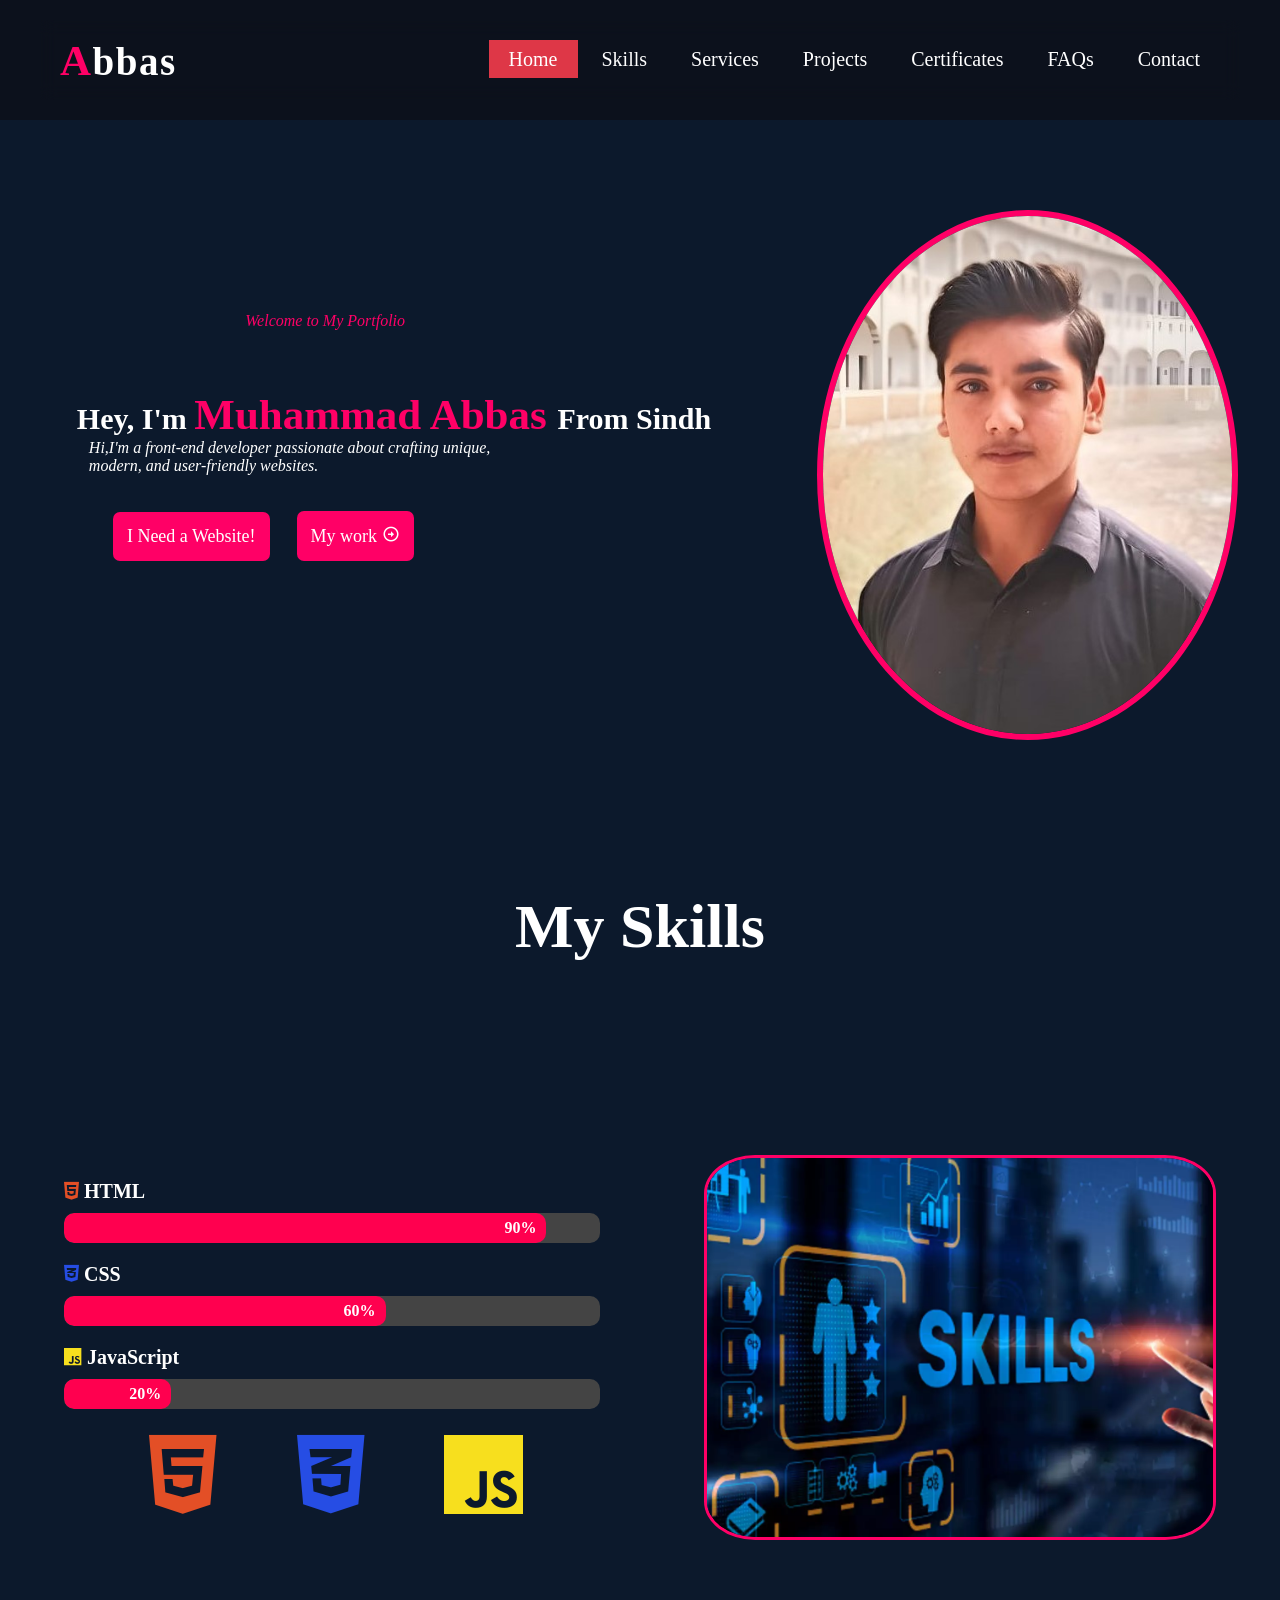
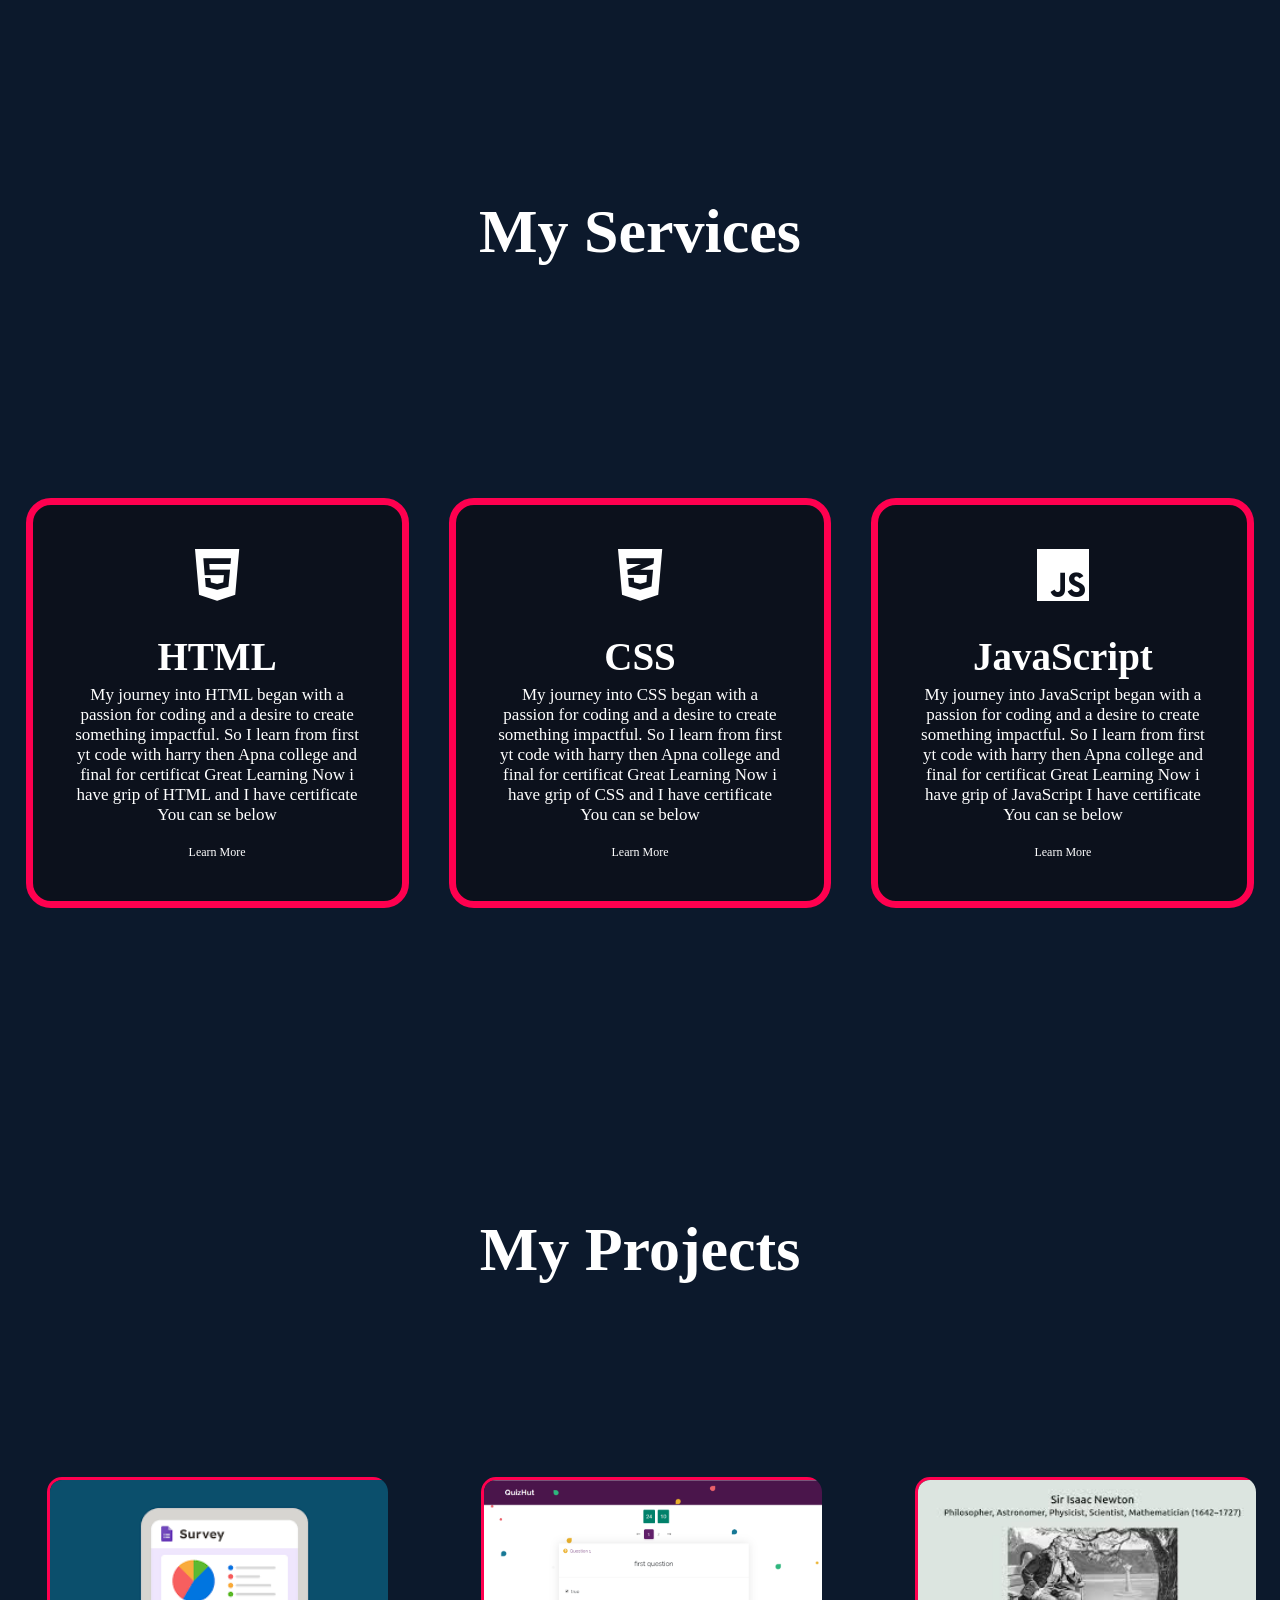
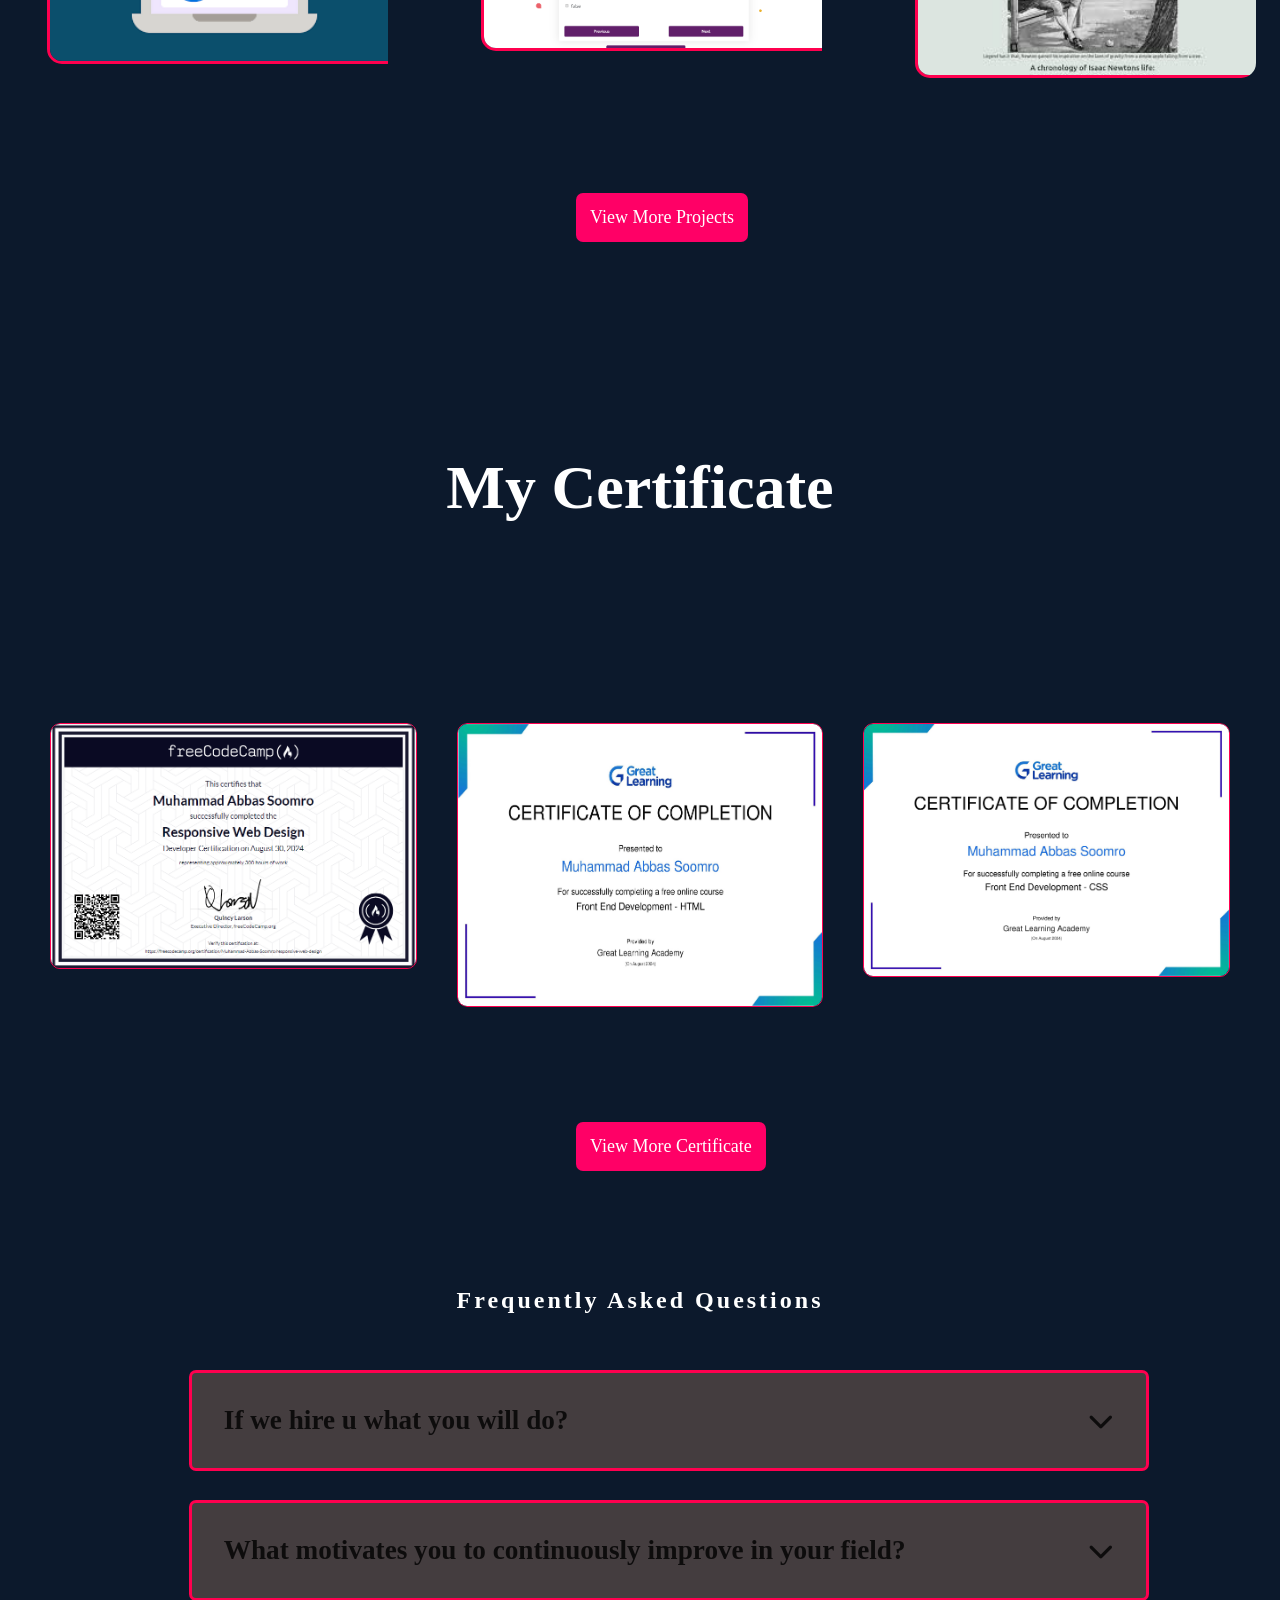
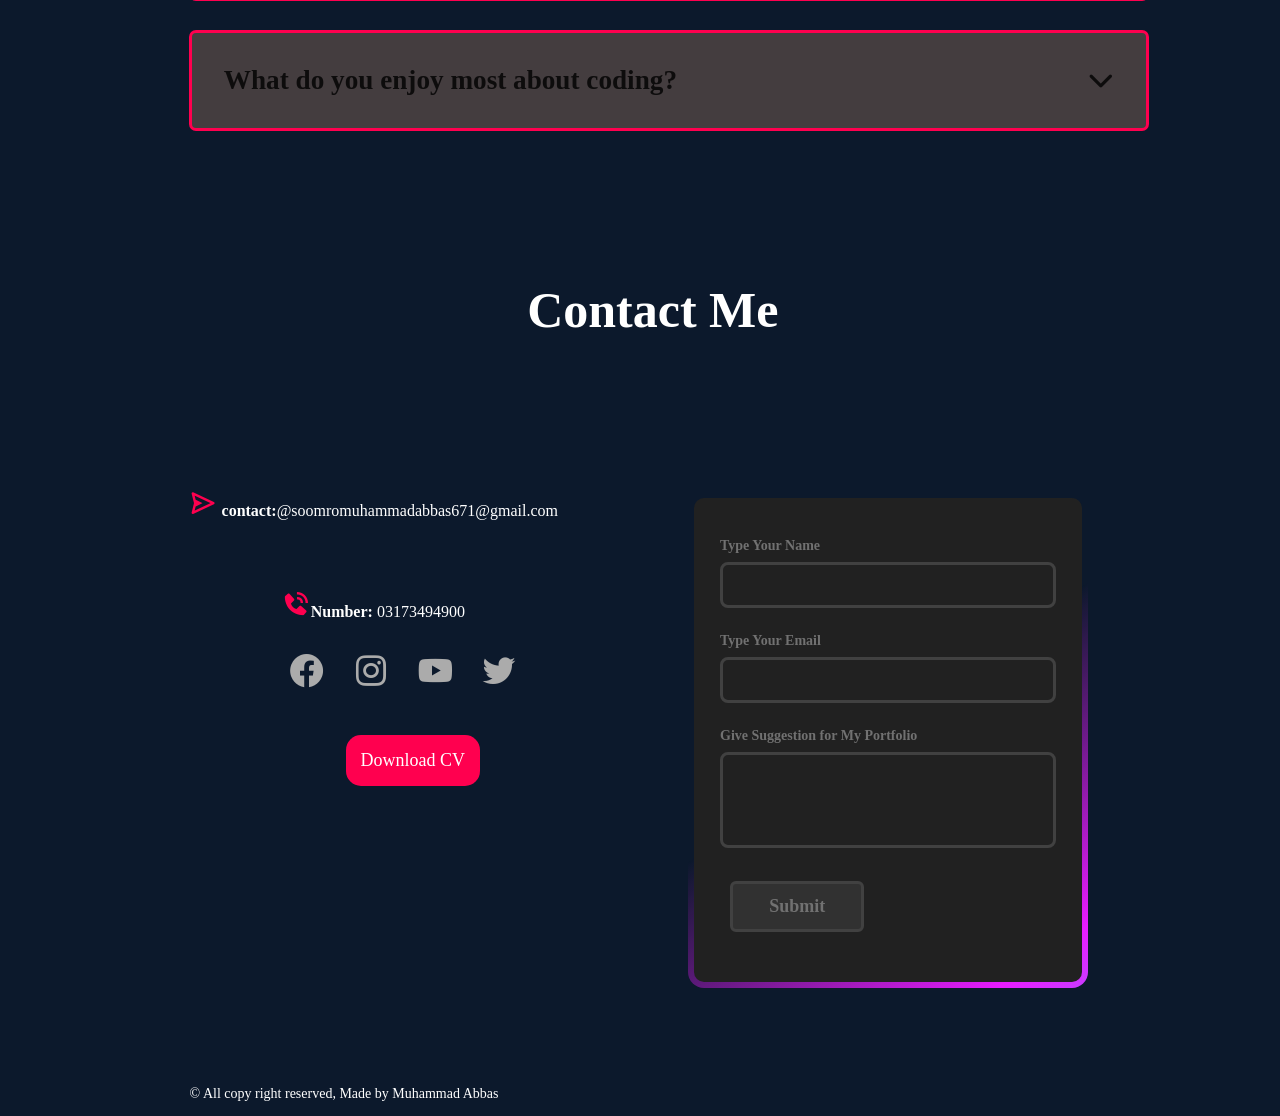
==== index.html @ 25f3a424 "Update index.html" ====
<!DOCTYPE html>
<html lang="en">
<head>
    <meta charset="UTF-8">
    <meta name="viewport" content="width=device-width, initial-scale=1.0">
    <title>Abbas Portfolio</title>
    <link rel="stylesheet" href="style.css">
    <link href='https://unpkg.com/boxicons@2.1.4/css/boxicons.min.css' rel='stylesheet'>
    <link
      rel="stylesheet"
      href="https://cdnjs.cloudflare.com/ajax/libs/font-awesome/6.2.1/css/all.min.css"
      integrity="sha512-MV7K8+y+gLIBoVD59lQIYicR65iaqukzvf/nwasF0nqhPay5w/9lJmVM2hMDcnK1OnMGCdVK+iQrJ7lzPJQd1w=="
      crossorigin="anonymous"
      referrerpolicy="no-referrer"
    />
      <link rel="stylesheet" href="media.css">
</head>
<body>
    <header>
        <nav class="navbar">
            <div class="logo">
              <p><span>A</span>bbas</p>
	    </div>
         <input type="checkbox" id="check" name="" value="">
		<label for="check" id="checkbtn"><i class="fa fa-bars"></i></label>
		<ul>
			<li><a class="active" href="#">home</a></li>
			<li><a href="#skills">Skills</a></li>
                <li><a href="#services">Services</a></li>
                <li><a href="#Projects">Projects</a></li>
                <li><a href="#Certificates">Certificates</a></li>
                <li><a href="#FAQs">FAQs</a></li>
                <li><a href="#contact">Contact</a></li>
		</ul>
         
        </nav>
    </header>
    <main>
        <section class="body-title">
            <p class="welcome">Welcome to My Portfolio </p>
            <h1>Hey, I'm <span>Muhammad Abbas </span> From Sindh</h1>
            <p><i>Hi,I'm a front-end developer passionate about crafting unique,<br> modern, and user-friendly websites.</i></p>
            <button>I Need a Website!</button>
            <button class="btn">My work <i class='bx bx-right-arrow-circle'></i></button>
            <div class="image">
                <img src="profile.jpg" alt="image" class="profile">
            </div>
        </section>
        <!-- -------------------My Skills------------- -->
        <section>
         <div id="skills">
        <h2 class="bar-title">My Skills</h2>
        <div class="skill-container">
            <div class="skill">
                <h3><i class="fab fa-html5" style="color: #E34F26;"></i> HTML</h3>
                <div class="skill-bar">
                    <div class="skill-percentage" style="width: 90%;">90%</div>
                </div>
            </div>
            <div class="skill">
                <h3><i class="fab fa-css3-alt" style="color: #264de4;"></i> CSS</h3>
                <div class="skill-bar">
                    <div class="skill-percentage" style="width: 60%;">60%</div>
                </div>
            </div>
            <div class="skill">
                <h3><i class="fab fa-js" style="color: #F7DF1E;"></i> JavaScript</h3>
                <div class="skill-bar">
                    <div class="skill-percentage" style="width: 20%;">20%</div>
                </div>
            </div>
            <div class="icon-container">
                <i class="fab fa-html5 icon" style="color: #E34F26;"></i>
                <i class="fab fa-css3-alt icon" style="color: #264de4;"></i>
                <i class="fab fa-js icon" style="color: #F7DF1E;"></i>
            </div>
            <div class="image-section">
                <img src="skills image.cms" class="skill-image" alt="skill image">
            </div>
        </div>
    </div>
    
    <!-- Font Awesome CDN -->
    <link rel="stylesheet" href="https://cdnjs.cloudflare.com/ajax/libs/font-awesome/5.15.4/css/all.min.css">
</section>
        <!-- ---------services--------- -->
     <div id="services">
        <div class="container">
            <h1 class="sub-title">My Services</h1>
            <div class="services-list">
                <div>
                    <i class="fab fa-html5"></i>
                    <h2>HTML</h2>
                    <p>My journey into HTML began with a passion for coding and a desire to create something impactful. So I learn from first yt code with harry then Apna college and final for certificat Great Learning Now i have grip of HTML and I have certificate You can se below 

                    </p>
                    <a href="#">Learn More</a>
                </div>
                <div>
                    <i class="fab fa-css3-alt"></i>
                <h2>CSS</h2>
                    <p>My journey into CSS began with a passion for coding and a desire to create something impactful. So I learn from first yt code with harry then Apna college and final for certificat Great Learning Now i have grip of CSS and I have certificate You can se below 

                    </p>
                    <a href="#">Learn More</a>
                </div>
                <div>
                    <i class="fab fa-js"></i>
                <h2>JavaScript</h2>
                    <p>My journey into JavaScript began with a passion for coding and a desire to create something impactful. So I learn from first yt code with harry then Apna college and final for certificat Great Learning Now i have grip of JavaScript I have certificate You can se below 

                    </p>
                    <a href="#">Learn More</a>
                </div>

            </div>
        </div>
     </div>
     <!-- ----------Projects------- -->
    
      <div id="Projects">
        <div class="container">
            <h1 class="sub-title">My Projects</h1>
          
                
            <div class="project-list">
            <div class="project">
                <img src="project survey.png" >
                <div class="layer">
                    <h3>MY Survey Project Page</h3>
                    <p>I made survey page project for any website and this fully Responsive for all small screens</p>
                        <a href="#"><i class='bx bx-link-external'></i></a>
                </div>
            </div>
            <div class="project">
                <img src="quiz 2 project.png" >
                <div class="layer">
                    <h3>My Quiz web Project</h3>
                    <p>I made quiz web project page for online tests and this fully Responsive for all small screens</p>
                        <a href="#"><i class='bx bx-link-external'></i></a>
                    </div>
            </div>
            <div class="project">
                <img src="tribute page project.jpeg" >
                <div class="layer">
                    <h3>My Tribute Page Project</h3>
                    <p>I made tribute page project of Isac newton and this fully Responsive for all small screens</p>
                        <a href="#"><i class='bx bx-link-external'></i></a>
            </div>
        </div>
    </div>
                        <button class="view-more">View More Projects</button>
           
          </div>
          </div>
          <!-- --------------------Certificates------------- -->
          <section id="Certificates">
            <h1>My Certificate</h1>
        <div class="work-list">
        <div class="work">
            <img src="Screenshot (273).png" >
            <div class="layer">
                <h3>MY Responsive Web Design Certificate</h3>
                <p>I completed My front end Dev HTML course From free code camp , Great learning and also from youtube code with harry sigma we development course and Apna College HTML course with project.</p>
                    <a href=""><i class='bx bx-link-external'></i></a>
            </div>
        </div>
        <div class="work">
            <img src="Certificate of Completing HTML-page0001.jpg" >
            <div class="layer">
                <h3>My Front end Dev HTML certificate</h3>
                <p>I completed My front end Dev HTML course From free code camp , Great learning and also from youtube code with harry sigma we development course and Apna College HTML course with project.</p>
                    <a href=""><i class='bx bx-link-external'></i></a>
                </div>
        </div>
        <div class="work">
            <img src="CSS certificate by great learning.jpg" >
            <div class="layer">
                <h3>My Font end Dev CSS certificate</h3>
                <p>I completed My front end Dev CSS course from free code camp , Great learning and also from youtube code with harry sigma we development course and Apna College CSS course with project.</p>
                    <a href=""><i class='bx bx-link-external'></i></a>
        </div>
    </div>
                        
</div>
<button id="certificat-b">View More Certificate</button>
</section>
<!-- -------------------------FAQs----------------------------------- -->
          <section id="FAQs">
          <div class="wrapper">
            <h1>Frequently Asked Questions</h1>
      
            <div class="faq">
              <button class="accordion">
                If we hire u what you will do?
                <i class="fa-solid fa-chevron-down"></i>
              </button>
              <div class="pannel">
                <p>
                    If you hire me, I'll quickly integrate into the team, contribute to ongoing projects with my front-end development skills, and ensure I deliver high-quality, user-friendly interfaces. I'll stay proactive, continuously improve my skills, and collaborate effectively to help achieve the team's goals.
                </p>
              </div>
            </div>
      
            <div class="faq">
              <button class="accordion">
               What motivates you to continuously improve in your field?
                <i class="fa-solid fa-chevron-down"></i>
              </button>
              <div class="pannel">
                <p>
                    My motivation comes from my desire to create meaningful, user-friendly applications and websites. Seeing users interact seamlessly with something I've built is incredibly rewarding. Additionally, the ever-evolving nature of front-end development challenges me to keep learning and improving, which I find both exciting and fulfilling.
              </div>
            </div>
      
            <div class="faq">
              <button class="accordion">
                What do you enjoy most about coding?
                <i class="fa-solid fa-chevron-down"></i>
              </button>
              <div class="pannel">
                <p>
                    What I enjoy most about coding is the ability to solve problems creatively. Whether it's fixing a bug or finding the most efficient way to implement a feature, the process of coding challenges me to think critically and innovatively. The satisfaction of seeing a project come together as a functional and beautiful product is incredibly rewarding.

                </p>
              </div>
            </div>
      
          
          </div>
        </section>
         <!-- ---------contact--------- -->
          <section id="contact">
       <div id="contact">
        <div class="container">
            <div class="row">
                <div class="contact-left">
                    <h1 class="contact">Contact Me</h1>
                    <p><i class='bx bx-send' ></i><b> contact:</b>@soomromuhammadabbas671@gmail.com</p>
                    <p><i class='bx bxs-phone-call'></i><b>Number:</b>  03173494900</p>
                    <div class="social-icons">
                        <a href="#"><i class='bx bxl-facebook-circle'></i></a>
                        <a href="#"><i class='bx bxl-instagram' ></i></a>
                        <a href="#"><i class='bx bxl-youtube' ></i></a>
                        <a href="#"><i class='bx bxl-twitter' ></i></a>
                    </div>
                    <a href="#" download class="btn btn2">Download CV</a>
                </div>
           
            </section>
            <section>
                <!-- /*------------ From Uiverse.io by omriluz ----*/  -->
                <div class="form-container">
                      <form class="form">
                        <div class="form-group">
                          <label for="email">Type Your Name</label>
                          <input required="" name="text" id="Name" type="text">
                        </div>
                        <div class="form-group">
                          <label for="email">Type Your Email</label>
                          <input required="" name="email" id="email" type="text">
                        </div>
                        <div class="form-group">
                          <label for="textarea">Give Suggestion for My Portfolio</label>
                          <textarea required="" cols="50" rows="10" id="textarea" name="textarea">          </textarea>
                        </div>
                        <button type="submit" class="form-submit-btn">Submit</button>
                      </form>
                    </div>
            </section>
            <footer class="footer">
              <p> &copy; All copy right reserved, Made by Muhammad Abbas</p>
            </footer>
        </main>
          <script>
            var acc = document.getElementsByClassName("accordion");
            var i;
      
            for (i = 0; i < acc.length; i++) {
              acc[i].addEventListener("click", function () {
                this.classList.toggle("active");
                this.parentElement.classList.toggle("active");
      
                var pannel = this.nextElementSibling;
      
                if (pannel.style.display === "block") {
                  pannel.style.display = "none";
                } else {
                  pannel.style.display = "block";
                }
              });
            }
          </script>
        

   
</body>
</html>
---- style.css ----
* {
    margin: 0;
    padding: 0;
    box-sizing: border-box;
}

body {
    font-family: Arial, sans-serif;
    background: #0c192c;
}
html{
    scroll-behavior: smooth;
}

header {
    background-color: #0c111c;
    padding: 10px 0;
}

.navbar {
    display: flex;
    align-items: center;
    justify-content: space-between;
    max-width: 1200px;
    margin: 10px auto;
    padding: 0 20px;
    -webkit-backdrop-filter: blur(8px);
  backdrop-filter: blur(8px);
}

.logo{
   font-size: 39px;
   color: white;
   letter-spacing: 1.5px;
   font-weight: bold;
    cursor: pointer;
}
span{
    color: #ff0066;
    font-size: 43px;
}

.nav-links {
    display: flex;
    list-style: none;
}

.nav-links li {
    margin-left: 30px;
}

.nav-links a {
    color: white;
    text-decoration: none;
    font-size: 16px;
    font-weight: bold;
    position: relative;
}

.nav-links a::after {
    content: '';
    display: block;
    width: 0;
    height: 3px;
    background: #ff0066;
    transition: width 0.3s;
    position: absolute;
    left: 0;
    bottom: -5px;
}

.nav-links a:hover::after {
    width: 100%;
}

.nav-links a:hover {
    color: #ff0066;
}
.welcome{
    padding-bottom: 5%;
    font-size: 10px;
    font-style: italic;
    margin-left: 13%;
    color: #ff0066;
}
.body-title{
    color: #fff;
    text-align: left;
    align-items: left;
    padding-top: 15%;
    padding-left: 6%;
    font-size: 20px;
    font-weight: bold;
}
.body-title p{
    font-size: 16px;
    font-weight: 400;
    padding-left: 1%;
}
button {
    margin: 10px;
    padding: 10px 20px;
    border: none;
    background: #ff0066;
    color: white;
    font-size: 18px;
    cursor: pointer;
    border-radius: 7px;
    padding: 14px;
    margin-top: 3%;
    margin-left: 3%;
}
.btn{
    margin-left: 1%;
}

button:hover {
    background: #fff;
    color: #ff0066;
}
.profile{
    border-radius: 70%;
    width: 35%;
    align-items: right;
    justify-content: right;
    float: right;
     margin-left: 20px;
     margin-top: -30%;
     margin-right: 3.5%;
    border: 6px solid #ff0066;
    
}
#skills{
    margin-top: 25%;
}


/* Skills Section */
#skills {
    
    color: #fff;

}

.bar-title {
    text-align:center;
    font-size: 62px;
    margin-bottom: 60px;
    
   
}

.skill-container {
    display: flex;
    flex-direction: column;
    gap: 20px;
    margin-top: 17%;
    
   
}

.skill {
    width: 90%;
    max-width: 600px;
    padding-left: 5%;
}

.skill h3 {
    margin-bottom: 10px;
    font-size: 20px;
}

.skill-bar {
    width: 100%;
    height: 30px;
    background-color: #444;
    border-radius: 10px;
    overflow: hidden;
}

.skill-percentage {
    height: 100%;
    background-color: #ff004f; /* Adjust the color for each skill */
    text-align: right;
    padding-right: 10px;
    line-height: 30px;
    color: #fff;
    font-weight: bold;
    border-radius: 10px;
}
.skill-image{
    float: right;
    border-radius: 10%;
    margin-top: -30%;
    width: 40%;
    border: 3px solid #ff0066; /* Adjust the width of the border */
    margin-right: 5%;
   
}
.icon-container {
    display: flex;
    gap: 20px;
    margin-left: 7%;
}

.icon {
    font-size: 90px;
    color: #fff;
    transition: transform 0.3s ease, color 0.3s ease;
    cursor: pointer;
    margin-left: 5%;
}

/* Hover Effect */
.icon:hover {
    transform: translateY(-15px); /* Moves icon upwards */
    
}

/* -- ---------services--------- -- */
#services {
    font-size: 40px;
    color: white;
    font-weight: bold;
    text-align: center;
    margin-top: 20%;
    padding-bottom: 5%;
}

.services-list {
    display: grid;
    grid-template-columns: repeat(auto-fit, minmax(250px, 1fr));
    grid-gap: 40px;
    margin-top: 18%;
    margin-left: 2%;
    margin-right: 2%;
}


.services-list div{
    background: #0c111c;
    padding: 40px;
    font-size: 17px;
    font-weight: 400;
    border-radius: 25px;
    transition: background 0.3s, transform 0.5s;
    border: 7px solid #ff004f; /* Add this line for the border */
   
}
.services-list::before {
    content: '';
    position: absolute;
    width: 100px;
    
    height: 100%;
    animation: rotBGimg 3s linear infinite;
    transition: all 0.2s linear;
  }
  


.services-list div i {
    font-size: 59px;
    margin-bottom: 30px;
}

.services-list div h2 {
    font-size: 39px;
    font-weight: bold;
    margin-bottom: 2%;
}

.services-list div a {
    text-decoration: none;
    color: #fff;
    font-size: 12px;
    margin-top: 20px;
    display: inline-block;
}

.services-list div:hover {
    background: #ff004f;
    transform: translateY(-10px);
}
nav .bx{
    display: none;
    color: #fff;
}
/* ---------projects---------- */
#Projects{
    padding: 50px 0;

}
.container .sub-title{
    font-size: 62px;
    font-weight: bold;
    text-align: center;
    color: white;
    margin: 15% 0;
}
.project-list{
    display: grid;
    grid-template-columns:repeat(auto-fit, minmax(250px, 1fr));;
    grid-gap: 60px;
    margin-top: 50px;
    margin-right: 1%;
    margin-left: 2%;
}
.project{
    border-radius: 15px;
    position: relative;
    overflow: hidden;
    margin-left: 2%;
    margin-right: 3%;
}
.project img{
    width: 100%;
    border-radius: 15px;
    display: block;
    transition: transform 0.5s;
    margin-left: 4%;
    margin-right: 9%;
    border: 3px solid #ff004f;
}
.layer{
    width: 100%;
    height: 0%;
    background: linear-gradient(rgba(0,0, 0, 0.6), #ff004f);
    border-radius: 10px;
    position: absolute;
    left: 0;
    bottom: 0;
    overflow: hidden;
    display: flex;
    align-items: center;
    justify-content: center;
    flex-direction: column;
    padding: 0 40px;
    text-align: center;
    font-size: 14px;
    transition: height 0.5s;
    color: white;
}
.layer h3{
    font-weight: bold;
    color: white;
    margin-top: 10%;
    margin-bottom: 30px;
    font-size: 20px;
}
.layer a{
    margin-top: 9%;
    color: #ff004f;
    text-decoration: none;
    font-size: 26px;
    line-height: 60px;
    background: #fff;
    width: 60px;
    height: 60px;
    border-radius: 50%;
    text-align: center;
}
.project:hover img{
    transform: scale(1.1);

}
.project:hover .layer{
    height: 100%;
}
.view-more{
    align-items: center;
    margin-top: 9%;
    justify-content: center;
    justify-items: center;
    text-align: center;
    margin-left: 45%;
}
/* ---------Certificates---------- */
#Certificates{
    padding: 50px 0;

}
.work-list{
    display: grid;
    grid-template-columns: repeat(auto-fit, minmax(250px, 1fr));
    grid-gap: 40px;
    margin-top: 100px;
    margin-left: 50px;
    margin-right: 50px;
}
#Certificates h1{
    font-size: 62px;
    font-weight: bold;
    text-align: center;
    color: white;
    padding-top: 100px;
    padding-bottom: 100px;
}
.work{
    border-radius: 10px;
    position: relative;
    overflow: hidden;
}
.work img{
    width: 100%;
    border-radius: 10px;
    display: block;
    transition: transform 0.5s;
    border: 1px solid #ff004f;
}
.layer{
    width: 100%;
    height: 0%;
    background: linear-gradient(rgba(0,0, 0, 0.6), #ff004f);
    border-radius: 10px;
    position: absolute;
    left: 0;
    bottom: 0;
    overflow: hidden;
    display: flex;
    align-items: center;
    justify-content: center;
    flex-direction: column;
    padding: 0 40px;
    text-align: center;
    font-size: 14px;
    transition: height 0.5s;
}
.layer h3{
    font-weight: 500;
    margin-bottom: 20px;
}
.layer a{
    margin-top: 20%;
    color: #ff004f;
    text-decoration: none;
    font-size: 28px;
    line-height: 60px;
    background: #fff;
    width: 60px;
    height: 60px;
    border-radius: 50%;
    text-align: center;
}
.work:hover img{
    transform: scale(1.1);

}
.work:hover .layer{
    height: 100%;
}
#certificat-b{
    align-items: center;
    margin-top: 9%;
    justify-content: center;
    justify-items: center;
    text-align: center;
    margin-left: 45%;
}
/* ---------------------FAQs-------------------- */
.wrapper {
    max-width: 75%;
    margin: auto;
  }
  
  .wrapper > p,
  .wrapper > h1 {
    margin: 3.5rem 0;
    text-align: center;
    color: white;
  }
  
  .wrapper > h1 {
    letter-spacing: 3px;
    color: white;
  }
  
  .accordion {
    background-color: rgba(78, 67, 67, 0.854);
    color: rgba(0, 0, 0, 0.8);
    cursor: pointer;
    font-size: 1.7rem;
    width: 100%;
    padding: 2rem 2rem;
    border: 3px solid #ff004f;
    outline: none;
    transition: 0.4s;
    display: flex;
    justify-content: space-between;
    align-items: center;
    font-weight: bold;
  }
  
  .accordion i {
    font-size: 1.6rem;
  }
  
  .active,
  .accordion:hover {
    background-color: rgba(78, 67, 67, 0.854);
    color: white;
  }
  .pannel {
    padding: 0 2rem 2.5rem 2rem;
    background-color: rgba(78, 67, 67, 0.854);
    overflow: hidden;
    background-color: rgba(78, 67, 67, 0.854);
    display: none;
  }
  .pannel p {
    color: rgba(255, 252, 252, 0.7);
    font-size: 1.2rem;
    line-height: 1.4;
    margin-left: 20px;
  }
  
  .faq {
    margin: 10px 0;
  }
  .faq.active {
    border: none;
  }
  /* -------contact-------- */
.contact-left{
    flex-basis: 25% ;
    margin-left: 2%;
    color: white;
    text-align: center;
   
}
.contact-left p{
    margin-left: -400px;
    margin-top: 70px;
    align-items: center;
    text-align: center;
}
.contact-left p #no{
    margin-left: -380px;
}
.contact-left .contact{
    font-size: 50px;
    color: white;
    text-align: center;
    margin-top: 150px;
    margin-bottom: 150px;
    align-items: center;
    text-align: center;
}
 
.contact-left p i{
    color: #ff004f;
    margin-right: 1px;
    margin-left: 0;
    font-size: 29px;
    align-items: center;
    text-align: center;
    margin-left: -160px;
}
.social-icons{
    margin-top: 30px;
    margin-left: 90px;
    align-items: center;
    text-align: center;
    margin-left: -500px;
}
.social-icons a{
    text-decoration: none;
    font-size: 40px;
    margin-right: 10px;
    margin-left: 10px;
    color: #ababab;
    display: inline-block;
    transition: transform 0.5s;
    align-items: center;
    text-align: center;
}
.social-icons a:hover{
    color: #ff004f;
    transform: translateY(-10px);
}
.btn.btn2{
    display: inline-block;
    background: #ff004f;
    text-decoration: none;
    color: white;
    font-size: 18px;
    padding: 15px;
    margin-top: 3%;
    border-radius: 15px;
    margin-left: 07%;
    margin-left: -480px;
}
.btn.btn2:hover{
    color: #ff004f;
    background: white;
   
}

.form-container {
    width: 400px;
    background: linear-gradient(#212121, #212121) padding-box,
                linear-gradient(145deg, transparent 35%,#e81cff, #40c9ff) border-box;
    border: 6px solid transparent;
    padding: 40px 26px;
    font-size: 18px;
    font-family: inherit;
    color: white;
    display: flex;
    flex-direction: column;
    gap: 20px;
    box-sizing: border-box;
    border-radius: 16px;
    background-size: 200% 100%;
    animation: gradient 6s ease infinite;
    float: right;
    margin-top: -23%;
    margin-right:  15%;
    margin-bottom: 10%;
  }
  
  @keyframes gradient {
    0% {
      background-position: 0% 50%;
    }
  
    50% {
      background-position: 100% 50%;
    }
  
    100% {
      background-position: 0% 50%;
    }
  }
  
  .form-container button:active {
    scale: 0.95;
  }
  
  .form-container .form {
    display: flex;
    flex-direction: column;
    gap: 25px;
  }
  
  .form-container .form-group {
    display: flex;
    flex-direction: column;
    gap: 5px;
  }
  
  .form-container .form-group label {
    display: block;
    margin-bottom: 3px;
    color: #717171;
    font-weight: 600;
    font-size: 14px;
  }
  
  .form-container .form-group input {
    width: 100%;
    padding: 12px 16px;
    border-radius: 8px;
    color: #fff;
    font-family: inherit;
    background-color: transparent;
    border: 3px solid #414141;
  }
  
  .form-container .form-group textarea {
    width: 100%;
    padding: 12px 16px;
    border-radius: 8px;
    resize: none;
    color: #fff;
    height: 96px;
    border: 3px solid #414141;
    background-color: transparent;
    font-family: inherit;
  }
  
  .form-container .form-group input::placeholder {
    opacity: 0.5;
  }
  
  .form-container .form-group input:focus {
    outline: none;
    border-color: #e81cff;
  }
  
  .form-container .form-group textarea:focus {
    outline: none;
    border-color: #e81cff;
  }
  
  .form-container .form-submit-btn {
    display: flex;
    align-items: flex-start;
    justify-content: center;
    align-self: flex-start;
    font-family: inherit;
    color: #717171;
    font-weight: 600;
    width: 40%;
    background: #313131;
    border: 3px solid #414141;
    padding: 12px 16px;
    font-size: inherit;
    gap: 8px;
    margin-top: 8px;
    cursor: pointer;
    border-radius: 6px;
  }
  
  .form-container .form-submit-btn:hover {
    background-color: #fff;
    border-color: #fff;
  }
  
  
  .footer {
    font-size: 14px;
    color: white;
    align-items: center;
    justify-content: center;
    text-align: center;
    padding-top: 300px;
}
  

@media (max-width: 675px){
   
    
    .welcome{
        font-size: 18px;
      margin-left: 23%;
      margin-top: 20px;
       
    }
    .body-title{
        color: #fff;
        text-align: left;
        align-items: left;
        padding-top: 17%;
        padding-left: 6%;
        font-size: 17px;
        font-weight: bold;
    }
  

    span{
        font-size: 39px;
    }
    .body-title p{
        font-size: 14px;
        font-weight: 400;
        padding-left: 1%;
        text-align: left;
    }
    button{
        margin-left: -.5%;
        margin-top: 35px;
    }
    .profile{
        border-radius: 70%;
        width: 75%;
        align-items: center;
        justify-content: center;
         margin-left: 20%;
         margin-top: -0;
         margin-right: 15.5%;
         margin-top: 29px;
        border: 6px solid #ff0066;
        
    }
    #skills{
        margin-top: 400px;
        padding-top: 200px;
    
    }
    .skill-image{
       width: 95%;
       margin-right:10px;
       margin-top: 15%;
       margin-left: 10px;
       
    }
    .fab{
        margin-top: 25px;
        margin-left: 10px;
        margin-right: 10px;
    }
    #services {
        font-size: 25px;
        color: white;
        font-weight: bold;
        text-align: center;
        margin-top: 70%;
        padding-bottom: 90px;
    }
    .services-list {
        display: grid;
        grid-template-columns: repeat(auto-fit, minmax(250px, 1fr));
        grid-gap: 40px;
        margin-top: 55%;
        margin-left: 4%;
        margin-right: 4%;
    }
    /* ---------projects---------- */
#Projects{
    padding: 50px 0;

}
.container .sub-title{
    font-size: 62px;
    font-weight: bold;
    text-align: center;
    color: white;
    margin: 15% 0;
}
.project-list{
    display: grid;
    grid-template-columns:repeat(auto-fit, minmax(250px, 1fr));;
    grid-gap: 60px;
    margin-top: 50px;
    margin-right: 1%;
    margin-left: 2%;
}
.project{
    border-radius: 15px;
    position: relative;
    overflow: hidden;
    margin-left: 2%;
    padding-right: 20%;
}
.project img{
    width: 120%;
    border-radius: 15px;
    display: block;
    transition: transform 0.5s;
    margin-left: 4%;
    margin-right: 9%;
}
.view-more{
    align-items: center;
    margin-top: 29%;
    justify-content: center;
    justify-items: center;
    text-align: center;
    margin-left: 25%;
}
/* ---------------------FAQs-------------------- */
.wrapper {
    max-width: 75%;
    margin: auto;
  }
  
  .wrapper > p,
  .wrapper > h1 {
    margin: 3.5rem 0;
    text-align: center;
    color: white;
  }
  
  .wrapper  h1 {
    letter-spacing: 3px;
    color: white;
    font-size: 30px;
  }
  
  .accordion {
    background-color: rgba(78, 67, 67, 0.854);
    color: rgba(0, 0, 0, 0.8);
    cursor: pointer;
    font-size: 1rem;
    width: 100%;
    padding: 1rem 1rem;
    border: 3px solid #ff004f;
    outline: none;
    transition: 0.4s;
    display: flex;
    justify-content: space-between;
    align-items: center;
    font-weight: bold;
    gap: 30px;
    margin-top: 70px;
  }
  
  .accordion i {
    font-size: 1.6rem;
  }
  
  .active,
  .accordion:hover {
    background-color: rgba(78, 67, 67, 0.854);
    color: white;
  }
  .pannel {
    padding: 0 1rem 1.5rem 1rem;
    background-color: rgba(78, 67, 67, 0.854);
    overflow: hidden;
    background-color: rgba(78, 67, 67, 0.854);
    display: none;
    
  }
  .pannel p {
    color: rgba(255, 252, 252, 0.7);
    font-size: 1rem;
    line-height: 1.2;
    margin-left: 10px;
  }
  
  .faq {
    margin: 5px 0;
  }
  .faq.active {
    border: none;
  }
  /* ---------Certificates---------- */
#Certificates{
    padding: 50px 0;

}
.work-list{
    display: grid;
    grid-template-columns: repeat(auto-fit, minmax(250px, 1fr));
    grid-gap: 40px;
    margin-top: 100px;
    margin-left: 50px;
    margin-right: 50px;
}
#Certificates h1{
    font-size: 42px;
    font-weight: bold;
    text-align: center;
    color: white;
    padding-top: 100px;
    padding-bottom: 100px;
    
}
.work{
    border-radius: 10px;
    position: relative;
    overflow: hidden;
}
.work img{
    width: 100%;
    margin-left: 0;
    border-radius: 10px;
    display: block;
    transition: transform 0.5s;
}
.layer{
    width: 100%;
    height: 0%;
    background: linear-gradient(rgba(0,0, 0, 0.6), #ff004f);
    border-radius: 10px;
    position: absolute;
    left: 0;
    bottom: 0;
    overflow: hidden;
    display: flex;
    align-items: center;
    justify-content: center;
    flex-direction: column;
    padding: 0 40px;
    text-align: center;
    font-size: 14px;
    transition: height 0.5s;
}
.layer h3{
    font-weight: 500;
    margin-bottom: 10px;
    font-size: 17px;
    text-align: center;
}
.layer p{
    font-size: 12px;
    text-align: left;
}
.layer a{
    margin-top: 0;
    color: #ff004f;
    text-decoration: none;
    font-size: 20px;
    line-height: 55px;
    background: #fff;
    width: 50px;
    height: 50px;
    border-radius: 50%;
    text-align: center;
}
.work:hover img{
    transform: scale(1.1);

}
.work:hover .layer{
    height: 100%;
}
#certificat-b{
    align-items: center;
    margin-top: 29%;
    justify-content: center;
    justify-items: center;
    text-align: center;
    margin-left: 25%;
}
/* -------contact-------- */
.contact-left{
    flex-basis: 25% ;
    margin-left: 2%;
    color: white;
}
.contact-left p{
  margin-top: 70px;
  font-size: 13px;
  margin-left: 2%;
}
.contact-left p #no{
    margin-left: -170px;
}
.contact-left .contact{
    font-size: 50px;
    color: white;
    text-align: center;
    margin-top: 150px;
    margin-bottom: 150px;
}

.contact-left p i{
    color: #ff004f;
    margin-right: 1px;
    margin-left: 0;
    font-size: 29px;
}
.social-icons{
    margin-top: 30px;
    margin-left: 10px;
}
.social-icons a{
    text-decoration: none;
    font-size: 40px;
    margin-right: 10px;
    margin-left: 10px;
    color: #ababab;
    display: inline-block;
    transition: transform 0.5s;

.social-icons a:hover{
    color: #ff004f;
    transform: translateY(-10px);
}
.btn.btn2{
    display: inline-block;
    background: #ff004f;
    text-decoration: none;
    color: white;
    font-size: 18px;
    padding: 15px;
    margin-top: 9%;
    border-radius: 15px;
    margin-bottom: 100px;
}
.btn.btn2:hover{
    color: #ff004f;
    background: white;
   
}
.form-container {
    width: 100%; /* Full width */
    max-width: 100%; /* Remove any max width limit */
    background: linear-gradient(#212121, #212121) padding-box,
                linear-gradient(145deg, transparent 35%,#e81cff, #40c9ff) border-box;
    border: 6px solid transparent;
    padding: 20px 16px; /* Reduce padding for smaller screens */
    font-size: 16px; /* Slightly smaller text */
    font-family: inherit;
    color: white;
    display: flex;
    flex-direction: column;
    gap: 15px; /* Smaller gap between elements */
    box-sizing: border-box;
    border-radius: 16px;
    background-size: 200% 100%;
    animation: gradient 6s ease infinite;
    float: 0; /* Remove float to ensure centering */
    margin: 0 auto; /* Center the form on the page */
    margin-top: 20px; /* Space from the top */
}

.footer {
    font-size: 4px;
    color: white;
    text-align: center;
}
}
@media (width >= 605px){
    
    #skills{
        margin-top: 400px;
        padding-top: 200px;
    
    }
    .skill-image{
       width: 95%;
       margin-right:10px;
       margin-top: 15%;
       margin-left: 10px;
       
    }
    .fab{
        margin-top: 25px;
        margin-left: 10px;
        margin-right: 10px;
    }
    #services {
        font-size: 25px;
        color: white;
        font-weight: bold;
        text-align: center;
        margin-top: 70%;
        padding-bottom: 90px;
    }
    .services-list {
        display: grid;
        grid-template-columns: repeat(auto-fit, minmax(250px, 1fr));
        grid-gap: 40px;
        margin-top: 55%;
        margin-left: 4%;
        margin-right: 4%;
    }
    /* ---------projects---------- */
#Projects{
    padding: 50px 0;

}
.container .sub-title{
    font-size: 62px;
    font-weight: bold;
    text-align: center;
    color: white;
    margin: 15% 0;
}
.project-list{
    display: grid;
    grid-template-columns:repeat(auto-fit, minmax(250px, 1fr));;
    grid-gap: 60px;
    margin-top: 50px;
    margin-right: 1%;
    margin-left: 2%;
}
.project{
    border-radius: 15px;
    position: relative;
    overflow: hidden;
    margin-left: 2%;
    padding-right: 20%;
}
.project img{
    width: 120%;
    border-radius: 15px;
    display: block;
    transition: transform 0.5s;
    margin-left: 4%;
    margin-right: 9%;
}
.view-more{
    align-items: center;
    margin-top: 29%;
    justify-content: center;
    justify-items: center;
    text-align: center;
    margin-left: 25%;
}
/* ---------------------FAQs-------------------- */
.wrapper {
    max-width: 75%;
    margin: auto;
  }
  
  
  .wrapper > h1,p {
    margin: 3.5rem 0;
    text-align: center;
    color: white;
  }
  
  .wrapper  h1 {
    letter-spacing: 3px;
    color: white;
    font-size: 30px;
  }
  
  .accordion {
    background-color: rgba(78, 67, 67, 0.854);
    color: rgba(0, 0, 0, 0.8);
    cursor: pointer;
    font-size: 1rem;
    width: 100%;
    padding: 1rem 1rem;
    border: 3px solid #ff004f;
    outline: none;
    transition: 0.4s;
    display: flex;
    justify-content: space-between;
    align-items: center;
    font-weight: bold;
    gap: 30px;
    margin-top: 70px;
  }
  
  .accordion i {
    font-size: 1.6rem;
  }
  
  .active,
  .accordion:hover {
    background-color: rgba(78, 67, 67, 0.854);
    color: white;
  }
  .pannel {
    padding: 0 1rem 1.5rem 1rem;
    background-color: rgba(78, 67, 67, 0.854);
    overflow: hidden;
    background-color: rgba(78, 67, 67, 0.854);
    display: none;
    
  }
  .pannel p {
    color: rgba(255, 252, 252, 0.7);
    font-size: 1rem;
    line-height: 1.2;
    margin-left: 10px;
  }
  
  .faq {
    margin: 5px 0;
  }
  .faq.active {
    border: none;
  }
  /* ---------Certificates---------- */
#Certificates{
    padding: 50px 0;

}
.work-list{
    display: grid;
    grid-template-columns: repeat(auto-fit, minmax(250px, 1fr));
    grid-gap: 40px;
    margin-top: 100px;
    margin-left: 50px;
    margin-right: 50px;
}
#Certificates h1{
    font-size: 42px;
    font-weight: bold;
    text-align: center;
    color: white;
    padding-top: 100px;
    padding-bottom: 100px;
    
}
.work{
    border-radius: 10px;
    position: relative;
    overflow: hidden;
}
.work img{
    width: 100%;
    margin-left: 0;
    border-radius: 10px;
    display: block;
    transition: transform 0.5s;
}
.layer{
    width: 100%;
    height: 0%;
    background: linear-gradient(rgba(0,0, 0, 0.6), #ff004f);
    border-radius: 10px;
    position: absolute;
    left: 0;
    bottom: 0;
    overflow: hidden;
    display: flex;
    align-items: center;
    justify-content: center;
    flex-direction: column;
    padding: 0 40px;
    text-align: center;
    font-size: 14px;
    transition: height 0.5s;
}
.layer h3{
    font-weight: 500;
    margin-bottom: 10px;
    font-size: 17px;
    text-align: center;
}
.layer p{
    font-size: 12px;
    text-align: left;
}
.layer a{
    margin-top: 0;
    color: #ff004f;
    text-decoration: none;
    font-size: 20px;
    line-height: 55px;
    background: #fff;
    width: 50px;
    height: 50px;
    border-radius: 50%;
    text-align: center;
}
.work:hover img{
    transform: scale(1.1);

}
.work:hover .layer{
    height: 100%;
}
#certificat-b{
    align-items: center;
    margin-top: 29%;
    justify-content: center;
    justify-items: center;
    text-align: center;
    margin-left: 25%;
}
/* -------contact-------- */
.contact-left{
    flex-basis: 25% ;
    margin-left: 2%;
    color: white;
}
.contact-left p{
  margin-top: 0px;
  font-size: 13px;
  margin: left 2%; 
  padding-left: 0;
}
.contact-left .contact{
    font-size: 50px;
    color: white;
    text-align: center;
    margin-top: 150px;
    margin-bottom: 150px;
}

.contact-left p i{
    color: #ff004f;
    margin-right: 1px;
    margin-left: 3px;
    font-size: 29px;
}
.social-icons{
    margin-top: 30px;
    margin-left: 5%;
}
.social-icons a{
    text-decoration: none;
    font-size: 40px;
    margin-right: 10px;
    margin-left: 6%;
    color: #ababab;
    display: inline-block;
    transition: transform 0.5s;

}

.social-icons a:hover{
    color: #ff004f;
    transform: translateY(-10px);
}
.btn.btn2{
    display: inline-block;
    background: #ff004f;
    text-decoration: none;
    color: white;
    font-size: 18px;
    padding: 15px;
    margin-top: 9%;
    border-radius: 15px;
    margin-left: 30%;
    margin-bottom: 100px;
}
.btn.btn2:hover{
    color: #ff004f;
    background: white;
   
}
.form-container {
    width: 100%; /* Full width */
    max-width: 100%; /* Remove any max width limit */
    background: linear-gradient(#212121, #212121) padding-box,
                linear-gradient(145deg, transparent 35%,#e81cff, #40c9ff) border-box;
    border: 6px solid transparent;
    padding: 20px 16px; /* Reduce padding for smaller screens */
    font-size: 16px; /* Slightly smaller text */
    font-family: inherit;
    color: white;
    display: flex;
    flex-direction: column;
    gap: 15px; /* Smaller gap between elements */
    box-sizing: border-box;
    border-radius: 16px;
    background-size: 200% 100%;
    animation: gradient 6s ease infinite;
    float: 0; /* Remove float to ensure centering */
    margin: 0 auto; /* Center the form on the page */
    margin-top: 20px; /* Space from the top */
}

.footer {
    font-size: 4px;
    color: white;
    text-align: center;
}
}
---- media.css ----
*{
	margin: 0;
	padding: 0;
	box-sizing: border-box;
	font-family: calibri;
}
header {
    background-color: #0c111c;
    padding: 10px 0;
}
nav{
	width: 100%;
	height: 80px;
}
label.logo{
	font-size: 35px;
	color: white;
	margin: 0 100px;
	line-height: 80px;
}
nav ul{
	float: right;
	list-style-type: none;
}
nav ul li{
	display: inline-block;
	line-height: 80px;
}
nav ul li a{
	text-decoration: none;
	color: white;
	font-size: 20px;
	text-transform: capitalize;
	padding: 8px 20px;
}
nav ul li a.active,a:hover{
	background: #de3747;
}
#checkbtn{
	float: right;
	line-height: 80px;
	margin-right: 10px;
	font-size: 30px;
	color: white;
	display: none;
}
#check{
	display: none;
}
#check:checked ~ ul{
	left: 0;
}

@media(max-width: 400px){
	label.logo{
		font-size:26px;
		margin:0px 50px;
	}
}
@media(max-width: 895px){
	label.logo{
		margin:0px 70px;
	}
	#checkbtn{
		display: block;
	}
	nav ul{
		width: 100%;
		height: 100vh;
		background: #de3747;
		position: fixed;
		top:80px;
		left: -100%;
		transition: .5s;
	}
	nav ul li{
		display: block;
		text-align: center;
		line-height:50px;
		margin:15px;
	}
}
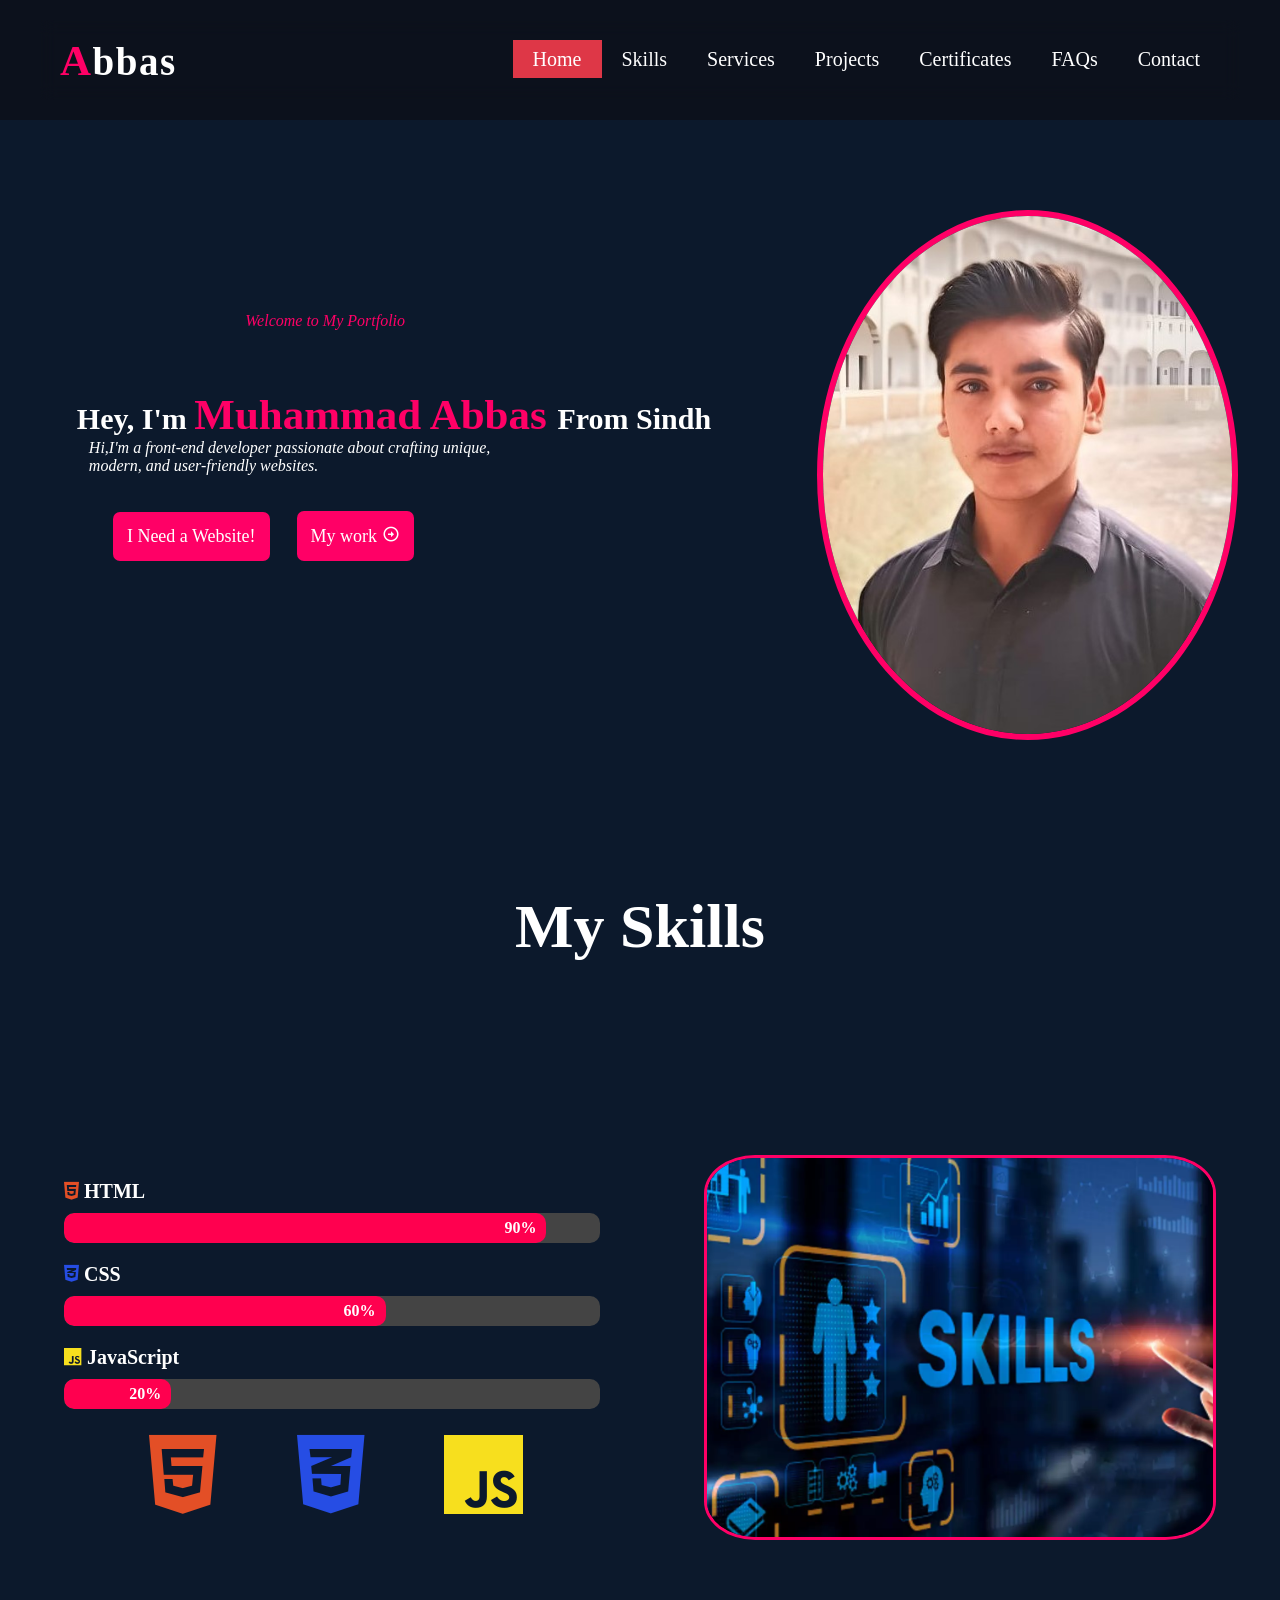
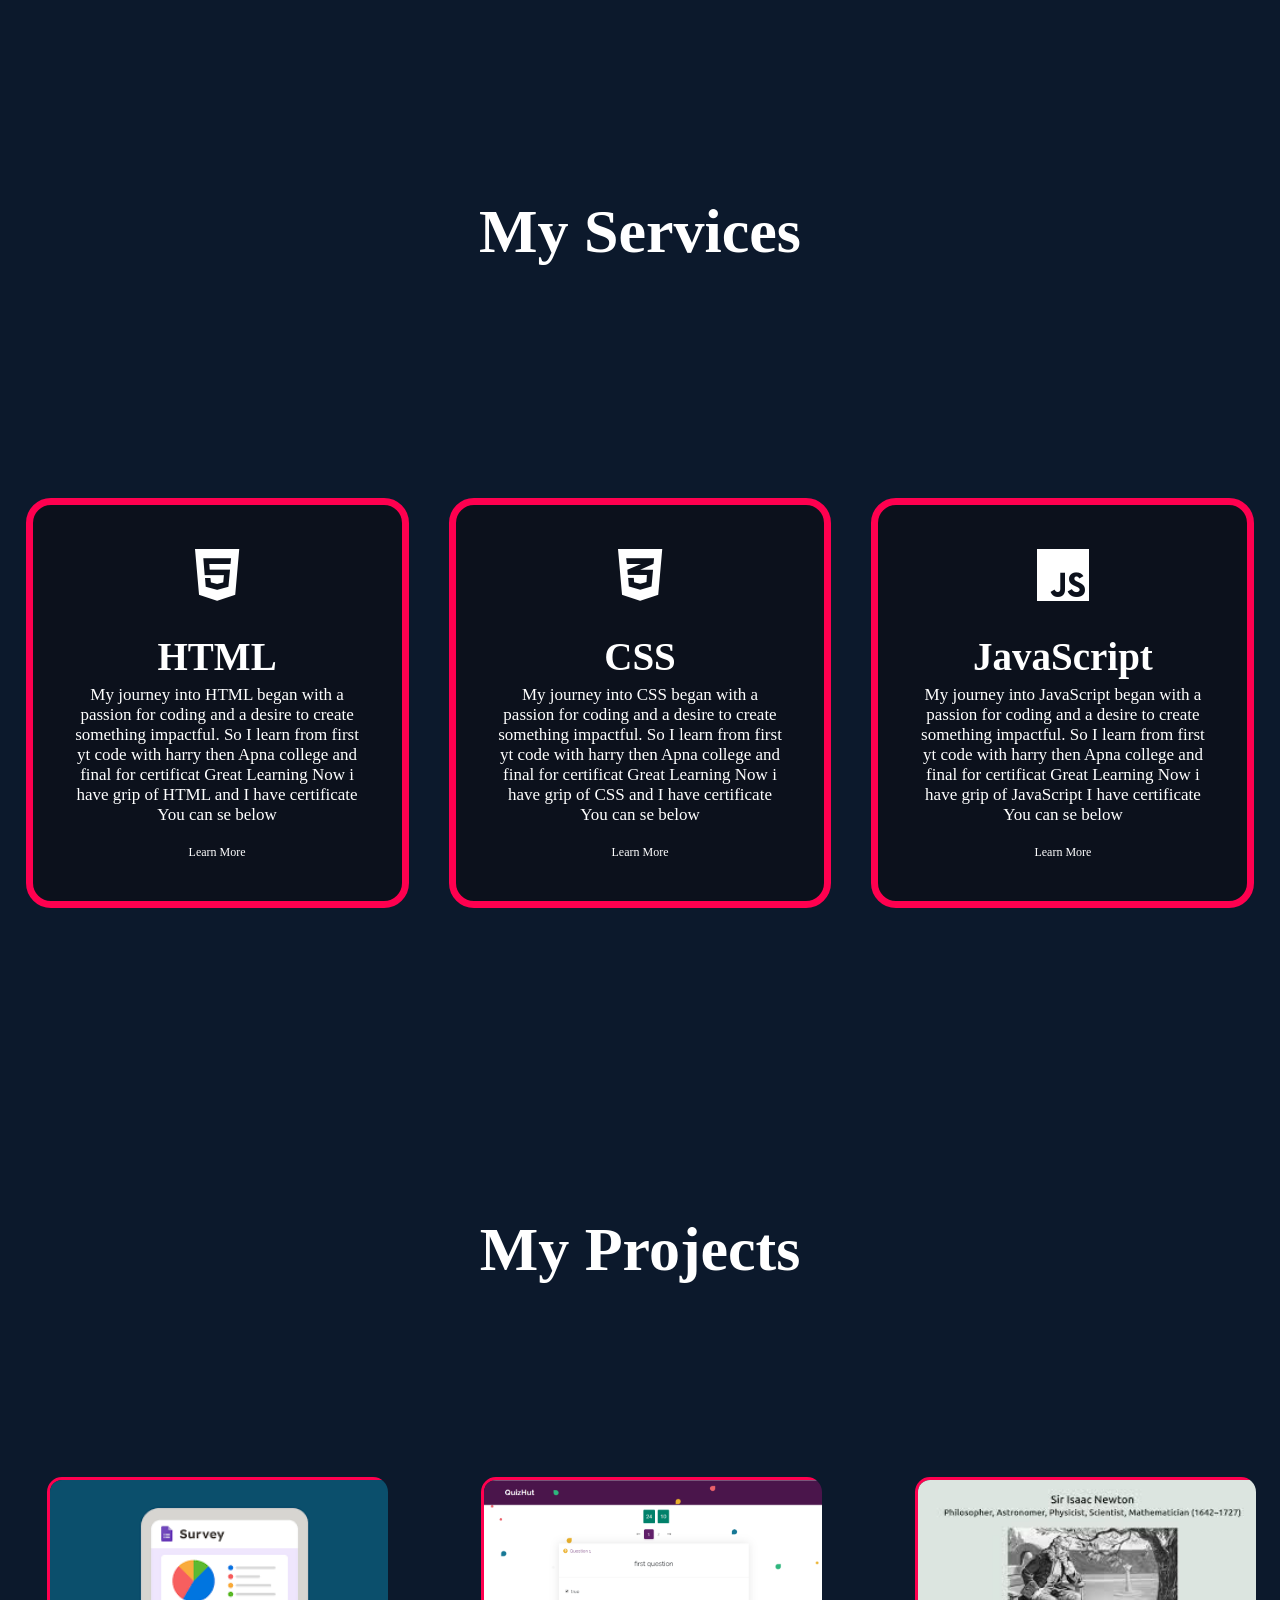
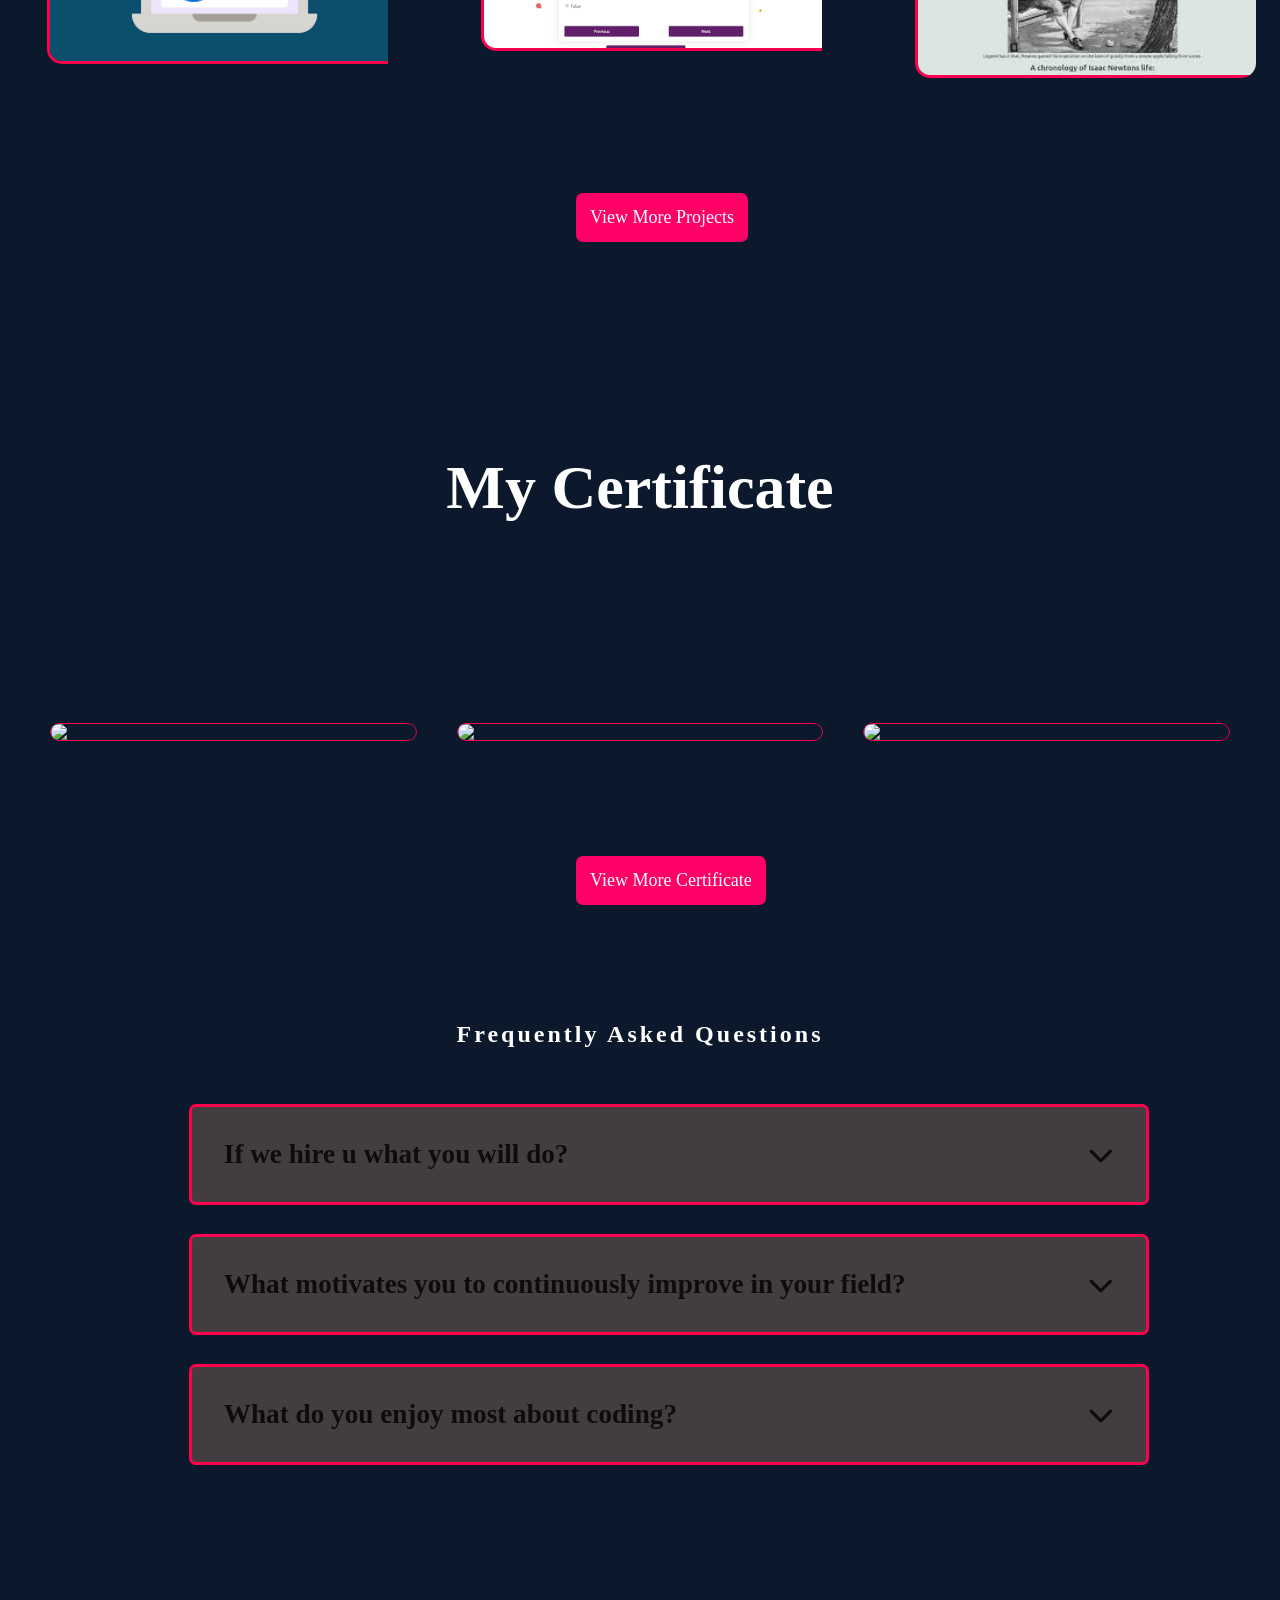
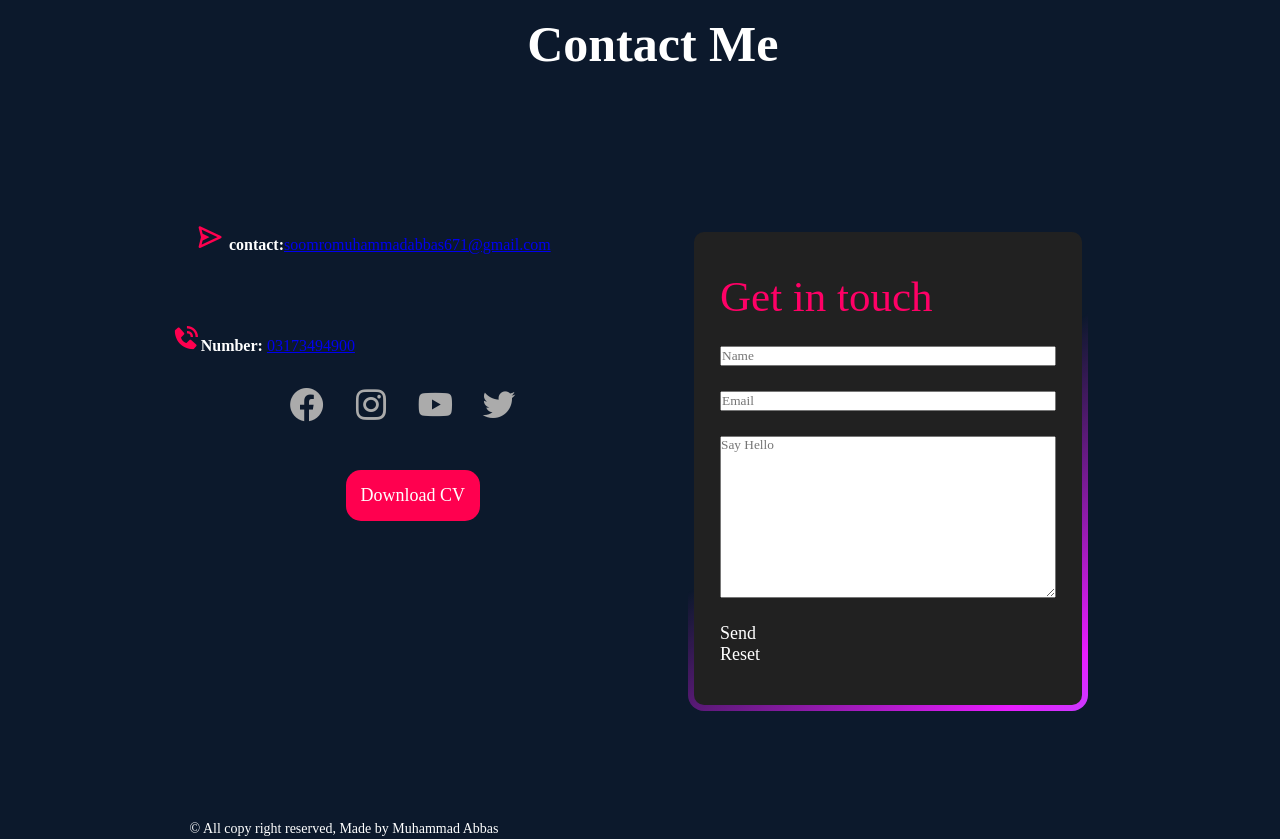
==== commit 51af535d: "Update index.html" ====
--- a/index.html
+++ b/index.html
@@ -1,298 +1,314 @@
 <!DOCTYPE html>
 <html lang="en">
+
 <head>
-    <meta charset="UTF-8">
-    <meta name="viewport" content="width=device-width, initial-scale=1.0">
-    <title>Abbas Portfolio</title>
-    <link rel="stylesheet" href="style.css">
-    <link href='https://unpkg.com/boxicons@2.1.4/css/boxicons.min.css' rel='stylesheet'>
-    <link
-      rel="stylesheet"
-      href="https://cdnjs.cloudflare.com/ajax/libs/font-awesome/6.2.1/css/all.min.css"
-      integrity="sha512-MV7K8+y+gLIBoVD59lQIYicR65iaqukzvf/nwasF0nqhPay5w/9lJmVM2hMDcnK1OnMGCdVK+iQrJ7lzPJQd1w=="
-      crossorigin="anonymous"
-      referrerpolicy="no-referrer"
-    />
-      <link rel="stylesheet" href="media.css">
+  <meta charset="UTF-8">
+  <meta name="viewport" content="width=device-width, initial-scale=1.0">
+  <title>Abbas Portfolio</title>
+  <link rel="stylesheet" href="style.css">
+  <link href='https://unpkg.com/boxicons@2.1.4/css/boxicons.min.css' rel='stylesheet'>
+  <link rel="stylesheet" href="https://cdnjs.cloudflare.com/ajax/libs/font-awesome/6.2.1/css/all.min.css"
+    integrity="sha512-MV7K8+y+gLIBoVD59lQIYicR65iaqukzvf/nwasF0nqhPay5w/9lJmVM2hMDcnK1OnMGCdVK+iQrJ7lzPJQd1w=="
+    crossorigin="anonymous" referrerpolicy="no-referrer" />
+  <link rel="stylesheet" href="media.css">
 </head>
+
 <body>
-    <header>
-        <nav class="navbar">
-            <div class="logo">
-              <p><span>A</span>bbas</p>
-	    </div>
-         <input type="checkbox" id="check" name="" value="">
-		<label for="check" id="checkbtn"><i class="fa fa-bars"></i></label>
-		<ul>
-			<li><a class="active" href="#">home</a></li>
-			<li><a href="#skills">Skills</a></li>
-                <li><a href="#services">Services</a></li>
-                <li><a href="#Projects">Projects</a></li>
-                <li><a href="#Certificates">Certificates</a></li>
-                <li><a href="#FAQs">FAQs</a></li>
-                <li><a href="#contact">Contact</a></li>
-		</ul>
-         
-        </nav>
-    </header>
-    <main>
-        <section class="body-title">
-            <p class="welcome">Welcome to My Portfolio </p>
-            <h1>Hey, I'm <span>Muhammad Abbas </span> From Sindh</h1>
-            <p><i>Hi,I'm a front-end developer passionate about crafting unique,<br> modern, and user-friendly websites.</i></p>
-            <button>I Need a Website!</button>
-            <button class="btn">My work <i class='bx bx-right-arrow-circle'></i></button>
-            <div class="image">
-                <img src="profile.jpg" alt="image" class="profile">
-            </div>
-        </section>
-        <!-- -------------------My Skills------------- -->
-        <section>
-         <div id="skills">
+  <header>
+    <nav class="navbar">
+      <div class="logo">
+        <p><span>A</span>bbas</p>
+      </div>
+      <input type="checkbox" id="check" name="" value="">
+      <label for="check" id="checkbtn"><i class="fa fa-bars"></i></label>
+      <ul>
+        <li><a class="active" href="#home">home</a></li>
+        <li><a href="#skills">Skills</a></li>
+        <li><a href="#services">Services</a></li>
+        <li><a href="#Projects">Projects</a></li>
+        <li><a href="#Certificates">Certificates</a></li>
+        <li><a href="#FAQs">FAQs</a></li>
+        <li><a href="#contact">Contact</a></li>
+
+      </ul>
+
+    </nav>
+  </header>
+  <main>
+    <section class="body-title">
+      <p class="welcome">Welcome to My Portfolio </p>
+      <h1>Hey, I'm <span>Muhammad Abbas </span> From Sindh</h1>
+      <p><i>Hi,I'm a front-end developer passionate about crafting unique,<br> modern, and user-friendly websites.</i>
+      </p>
+      <button>I Need a Website!</button>
+      <button class="btn">My work <i class='bx bx-right-arrow-circle'></i></button>
+      <div class="image">
+        <img src="profile.jpg" alt="image" class="profile">
+      </div>
+    </section>
+    <!-- -------------------My Skills------------- -->
+    <section>
+      <div id="skills">
         <h2 class="bar-title">My Skills</h2>
         <div class="skill-container">
-            <div class="skill">
-                <h3><i class="fab fa-html5" style="color: #E34F26;"></i> HTML</h3>
-                <div class="skill-bar">
-                    <div class="skill-percentage" style="width: 90%;">90%</div>
+          <div class="skill">
+            <h3><i class="fab fa-html5" style="color: #E34F26;"></i> HTML</h3>
+            <div class="skill-bar">
+              <div class="skill-percentage" style="width: 90%;">90%</div>
+            </div>
+          </div>
+          <div class="skill">
+            <h3><i class="fab fa-css3-alt" style="color: #264de4;"></i> CSS</h3>
+            <div class="skill-bar">
+              <div class="skill-percentage" style="width: 60%;">60%</div>
+            </div>
+          </div>
+          <div class="skill">
+            <h3><i class="fab fa-js" style="color: #F7DF1E;"></i> JavaScript</h3>
+            <div class="skill-bar">
+              <div class="skill-percentage" style="width: 20%;">20%</div>
+            </div>
+          </div>
+          <div class="icon-container">
+            <i class="fab fa-html5 icon" style="color: #E34F26;"></i>
+            <i class="fab fa-css3-alt icon" style="color: #264de4;"></i>
+            <i class="fab fa-js icon" style="color: #F7DF1E;"></i>
+          </div>
+          <div class="image-section">
+            <img src="skills image.cms" class="skill-image" alt="skill image">
+          </div>
+        </div>
+      </div>
+
+      <!-- Font Awesome CDN -->
+      <link rel="stylesheet" href="https://cdnjs.cloudflare.com/ajax/libs/font-awesome/5.15.4/css/all.min.css">
+    </section>
+    <!-- ---------services--------- -->
+    <div id="services">
+      <div class="container">
+        <h1 class="sub-title">My Services</h1>
+        <div class="services-list">
+          <div>
+            <i class="fab fa-html5"></i>
+            <h2>HTML</h2>
+            <p>My journey into HTML began with a passion for coding and a desire to create something impactful. So I
+              learn from first yt code with harry then Apna college and final for certificat Great Learning Now i have
+              grip of HTML and I have certificate You can se below
+
+            </p>
+            <a href="#">Learn More</a>
+          </div>
+          <div>
+            <i class="fab fa-css3-alt"></i>
+            <h2>CSS</h2>
+            <p>My journey into CSS began with a passion for coding and a desire to create something impactful. So I
+              learn from first yt code with harry then Apna college and final for certificat Great Learning Now i have
+              grip of CSS and I have certificate You can se below
+
+            </p>
+            <a href="#">Learn More</a>
+          </div>
+          <div>
+            <i class="fab fa-js"></i>
+            <h2>JavaScript</h2>
+            <p>My journey into JavaScript began with a passion for coding and a desire to create something impactful. So
+              I learn from first yt code with harry then Apna college and final for certificat Great Learning Now i have
+              grip of JavaScript I have certificate You can se below
+
+            </p>
+            <a href="#">Learn More</a>
+          </div>
+
+        </div>
+      </div>
+    </div>
+    <!-- ----------Projects------- -->
+
+    <div id="Projects">
+      <div class="container">
+        <h1 class="sub-title">My Projects</h1>
+
+
+        <div class="project-list">
+          <div class="project">
+            <img src="project survey.png">
+            <div class="layer">
+              <h3>MY Survey Project Page</h3>
+              <p>I made survey page project for any website and this fully Responsive for all small screens</p>
+              <a href="#"><i class='bx bx-link-external'></i></a>
+            </div>
+          </div>
+          <div class="project">
+            <img src="quiz 2 project.png">
+            <div class="layer">
+              <h3>My Quiz web Project</h3>
+              <p>I made quiz web project page for online tests and this fully Responsive for all small screens</p>
+              <a href="#"><i class='bx bx-link-external'></i></a>
+            </div>
+          </div>
+          <div class="project">
+            <img src="tribute page project.jpeg">
+            <div class="layer">
+              <h3>My Tribute Page Project</h3>
+              <p>I made tribute page project of Isac newton and this fully Responsive for all small screens</p>
+              <a href="#"><i class='bx bx-link-external'></i></a>
+            </div>
+          </div>
+        </div>
+        <button class="view-more">View More Projects</button>
+
+      </div>
+    </div>
+    <!-- --------------------Certificates------------- -->
+    <section id="Certificates">
+      <h1>My Certificate</h1>
+      <div class="work-list">
+        <div class="work">
+          <img src="certificate/Screenshot (273).png">
+          <div class="layer">
+            <h3>MY Responsive Web Design Certificate</h3>
+            <p>I completed My front end Dev HTML course From free code camp , Great learning and also from youtube code
+              with harry sigma we development course and Apna College HTML course with project.</p>
+            <a href=""><i class='bx bx-link-external'></i></a>
+          </div>
+        </div>
+        <div class="work">
+          <img src="certificate/Certificate of Completing HTML-page0001.jpg">
+          <div class="layer">
+            <h3>My Front end Dev HTML certificate</h3>
+            <p>I completed My front end Dev HTML course From free code camp , Great learning and also from youtube code
+              with harry sigma we development course and Apna College HTML course with project.</p>
+            <a href=""><i class='bx bx-link-external'></i></a>
+          </div>
+        </div>
+        <div class="work">
+          <img src="certificate/CSS certificate by great learning.jpg">
+          <div class="layer">
+            <h3>My Font end Dev CSS certificate</h3>
+            <p>I completed My front end Dev CSS course from free code camp , Great learning and also from youtube code
+              with harry sigma we development course and Apna College CSS course with project.</p>
+            <a href=""><i class='bx bx-link-external'></i></a>
+          </div>
+        </div>
+
+      </div>
+      <button id="certificat-b">View More Certificate</button>
+    </section>
+    <!-- -------------------------FAQs----------------------------------- -->
+    <section id="FAQs">
+      <div class="wrapper">
+        <h1>Frequently Asked Questions</h1>
+
+        <div class="faq">
+          <button class="accordion">
+            If we hire u what you will do?
+            <i class="fa-solid fa-chevron-down"></i>
+          </button>
+          <div class="pannel">
+            <p>
+              If you hire me, I'll quickly integrate into the team, contribute to ongoing projects with my front-end
+              development skills, and ensure I deliver high-quality, user-friendly interfaces. I'll stay proactive,
+              continuously improve my skills, and collaborate effectively to help achieve the team's goals.
+            </p>
+          </div>
+        </div>
+
+        <div class="faq">
+          <button class="accordion">
+            What motivates you to continuously improve in your field?
+            <i class="fa-solid fa-chevron-down"></i>
+          </button>
+          <div class="pannel">
+            <p>
+              My motivation comes from my desire to create meaningful, user-friendly applications and websites. Seeing
+              users interact seamlessly with something I've built is incredibly rewarding. Additionally, the
+              ever-evolving nature of front-end development challenges me to keep learning and improving, which I find
+              both exciting and fulfilling.
+          </div>
+        </div>
+
+        <div class="faq">
+          <button class="accordion">
+            What do you enjoy most about coding?
+            <i class="fa-solid fa-chevron-down"></i>
+          </button>
+          <div class="pannel">
+            <p>
+              What I enjoy most about coding is the ability to solve problems creatively. Whether it's fixing a bug or
+              finding the most efficient way to implement a feature, the process of coding challenges me to think
+              critically and innovatively. The satisfaction of seeing a project come together as a functional and
+              beautiful product is incredibly rewarding.
+
+            </p>
+          </div>
+        </div>
+
+
+      </div>
+    </section>
+    <!-- ---------contact--------- -->
+    <section id="contact">
+      <div id="contact">
+        <div class="container">
+          <div class="row">
+            <div class="contact-left">
+              <h1 class="contact">Contact Me</h1>
+              <p><i class='bx bx-send'></i><b> contact:</b><a
+                  href="emailto:@soomromuhammadabbas671@gmail.com">soomromuhammadabbas671@gmail.com</a></p>
+              <p><i class='bx bxs-phone-call' id="no"></i><b>Number:</b> <a href="tel:03173494900">03173494900</a></p>
+              <div class="social-icons">
+                <a href="#"><i class='bx bxl-facebook-circle'></i></a>
+                <a href="#"><i class='bx bxl-instagram'></i></a>
+                <a href="#"><i class='bx bxl-youtube'></i></a>
+                <a href="#"><i class='bx bxl-twitter'></i></a>
+              </div>
+              <a href="#" download class="btn btn2">Download CV</a>
+          </div>
+
+            <div class="form-container">
+              <div class="form">
+                <span class="heading">Get in touch</span>
+                <input placeholder="Name" type="text" class="input">
+                <input placeholder="Email" id="mail" type="email" class="input">
+                <textarea placeholder="Say Hello" rows="10" cols="30" id="message" name="message"
+                  class="textarea"></textarea>
+                <div class="button-container">
+                  <div class="send-button">Send</div>
+                  <div class="reset-button-container">
+                    <div id="reset-btn" class="reset-button">Reset</div>
+                  </div>
                 </div>
-            </div>
-            <div class="skill">
-                <h3><i class="fab fa-css3-alt" style="color: #264de4;"></i> CSS</h3>
-                <div class="skill-bar">
-                    <div class="skill-percentage" style="width: 60%;">60%</div>
-                </div>
-            </div>
-            <div class="skill">
-                <h3><i class="fab fa-js" style="color: #F7DF1E;"></i> JavaScript</h3>
-                <div class="skill-bar">
-                    <div class="skill-percentage" style="width: 20%;">20%</div>
-                </div>
-            </div>
-            <div class="icon-container">
-                <i class="fab fa-html5 icon" style="color: #E34F26;"></i>
-                <i class="fab fa-css3-alt icon" style="color: #264de4;"></i>
-                <i class="fab fa-js icon" style="color: #F7DF1E;"></i>
-            </div>
-            <div class="image-section">
-                <img src="skills image.cms" class="skill-image" alt="skill image">
-            </div>
-        </div>
-    </div>
-    
-    <!-- Font Awesome CDN -->
-    <link rel="stylesheet" href="https://cdnjs.cloudflare.com/ajax/libs/font-awesome/5.15.4/css/all.min.css">
-</section>
-        <!-- ---------services--------- -->
-     <div id="services">
-        <div class="container">
-            <h1 class="sub-title">My Services</h1>
-            <div class="services-list">
-                <div>
-                    <i class="fab fa-html5"></i>
-                    <h2>HTML</h2>
-                    <p>My journey into HTML began with a passion for coding and a desire to create something impactful. So I learn from first yt code with harry then Apna college and final for certificat Great Learning Now i have grip of HTML and I have certificate You can se below 
-
-                    </p>
-                    <a href="#">Learn More</a>
-                </div>
-                <div>
-                    <i class="fab fa-css3-alt"></i>
-                <h2>CSS</h2>
-                    <p>My journey into CSS began with a passion for coding and a desire to create something impactful. So I learn from first yt code with harry then Apna college and final for certificat Great Learning Now i have grip of CSS and I have certificate You can se below 
-
-                    </p>
-                    <a href="#">Learn More</a>
-                </div>
-                <div>
-                    <i class="fab fa-js"></i>
-                <h2>JavaScript</h2>
-                    <p>My journey into JavaScript began with a passion for coding and a desire to create something impactful. So I learn from first yt code with harry then Apna college and final for certificat Great Learning Now i have grip of JavaScript I have certificate You can se below 
-
-                    </p>
-                    <a href="#">Learn More</a>
-                </div>
-
-            </div>
-        </div>
-     </div>
-     <!-- ----------Projects------- -->
-    
-      <div id="Projects">
-        <div class="container">
-            <h1 class="sub-title">My Projects</h1>
-          
-                
-            <div class="project-list">
-            <div class="project">
-                <img src="project survey.png" >
-                <div class="layer">
-                    <h3>MY Survey Project Page</h3>
-                    <p>I made survey page project for any website and this fully Responsive for all small screens</p>
-                        <a href="#"><i class='bx bx-link-external'></i></a>
-                </div>
-            </div>
-            <div class="project">
-                <img src="quiz 2 project.png" >
-                <div class="layer">
-                    <h3>My Quiz web Project</h3>
-                    <p>I made quiz web project page for online tests and this fully Responsive for all small screens</p>
-                        <a href="#"><i class='bx bx-link-external'></i></a>
-                    </div>
-            </div>
-            <div class="project">
-                <img src="tribute page project.jpeg" >
-                <div class="layer">
-                    <h3>My Tribute Page Project</h3>
-                    <p>I made tribute page project of Isac newton and this fully Responsive for all small screens</p>
-                        <a href="#"><i class='bx bx-link-external'></i></a>
-            </div>
-        </div>
-    </div>
-                        <button class="view-more">View More Projects</button>
-           
-          </div>
-          </div>
-          <!-- --------------------Certificates------------- -->
-          <section id="Certificates">
-            <h1>My Certificate</h1>
-        <div class="work-list">
-        <div class="work">
-            <img src="Screenshot (273).png" >
-            <div class="layer">
-                <h3>MY Responsive Web Design Certificate</h3>
-                <p>I completed My front end Dev HTML course From free code camp , Great learning and also from youtube code with harry sigma we development course and Apna College HTML course with project.</p>
-                    <a href=""><i class='bx bx-link-external'></i></a>
-            </div>
-        </div>
-        <div class="work">
-            <img src="Certificate of Completing HTML-page0001.jpg" >
-            <div class="layer">
-                <h3>My Front end Dev HTML certificate</h3>
-                <p>I completed My front end Dev HTML course From free code camp , Great learning and also from youtube code with harry sigma we development course and Apna College HTML course with project.</p>
-                    <a href=""><i class='bx bx-link-external'></i></a>
-                </div>
-        </div>
-        <div class="work">
-            <img src="CSS certificate by great learning.jpg" >
-            <div class="layer">
-                <h3>My Font end Dev CSS certificate</h3>
-                <p>I completed My front end Dev CSS course from free code camp , Great learning and also from youtube code with harry sigma we development course and Apna College CSS course with project.</p>
-                    <a href=""><i class='bx bx-link-external'></i></a>
-        </div>
-    </div>
-                        
-</div>
-<button id="certificat-b">View More Certificate</button>
-</section>
-<!-- -------------------------FAQs----------------------------------- -->
-          <section id="FAQs">
-          <div class="wrapper">
-            <h1>Frequently Asked Questions</h1>
-      
-            <div class="faq">
-              <button class="accordion">
-                If we hire u what you will do?
-                <i class="fa-solid fa-chevron-down"></i>
-              </button>
-              <div class="pannel">
-                <p>
-                    If you hire me, I'll quickly integrate into the team, contribute to ongoing projects with my front-end development skills, and ensure I deliver high-quality, user-friendly interfaces. I'll stay proactive, continuously improve my skills, and collaborate effectively to help achieve the team's goals.
-                </p>
               </div>
             </div>
-      
-            <div class="faq">
-              <button class="accordion">
-               What motivates you to continuously improve in your field?
-                <i class="fa-solid fa-chevron-down"></i>
-              </button>
-              <div class="pannel">
-                <p>
-                    My motivation comes from my desire to create meaningful, user-friendly applications and websites. Seeing users interact seamlessly with something I've built is incredibly rewarding. Additionally, the ever-evolving nature of front-end development challenges me to keep learning and improving, which I find both exciting and fulfilling.
-              </div>
-            </div>
-      
-            <div class="faq">
-              <button class="accordion">
-                What do you enjoy most about coding?
-                <i class="fa-solid fa-chevron-down"></i>
-              </button>
-              <div class="pannel">
-                <p>
-                    What I enjoy most about coding is the ability to solve problems creatively. Whether it's fixing a bug or finding the most efficient way to implement a feature, the process of coding challenges me to think critically and innovatively. The satisfaction of seeing a project come together as a functional and beautiful product is incredibly rewarding.
-
-                </p>
-              </div>
-            </div>
-      
-          
-          </div>
-        </section>
-         <!-- ---------contact--------- -->
-          <section id="contact">
-       <div id="contact">
-        <div class="container">
-            <div class="row">
-                <div class="contact-left">
-                    <h1 class="contact">Contact Me</h1>
-                    <p><i class='bx bx-send' ></i><b> contact:</b>@soomromuhammadabbas671@gmail.com</p>
-                    <p><i class='bx bxs-phone-call'></i><b>Number:</b>  03173494900</p>
-                    <div class="social-icons">
-                        <a href="#"><i class='bx bxl-facebook-circle'></i></a>
-                        <a href="#"><i class='bx bxl-instagram' ></i></a>
-                        <a href="#"><i class='bx bxl-youtube' ></i></a>
-                        <a href="#"><i class='bx bxl-twitter' ></i></a>
-                    </div>
-                    <a href="#" download class="btn btn2">Download CV</a>
-                </div>
-           
-            </section>
-            <section>
-                <!-- /*------------ From Uiverse.io by omriluz ----*/  -->
-                <div class="form-container">
-                      <form class="form">
-                        <div class="form-group">
-                          <label for="email">Type Your Name</label>
-                          <input required="" name="text" id="Name" type="text">
-                        </div>
-                        <div class="form-group">
-                          <label for="email">Type Your Email</label>
-                          <input required="" name="email" id="email" type="text">
-                        </div>
-                        <div class="form-group">
-                          <label for="textarea">Give Suggestion for My Portfolio</label>
-                          <textarea required="" cols="50" rows="10" id="textarea" name="textarea">          </textarea>
-                        </div>
-                        <button type="submit" class="form-submit-btn">Submit</button>
-                      </form>
-                    </div>
-            </section>
-            <footer class="footer">
-              <p> &copy; All copy right reserved, Made by Muhammad Abbas</p>
-            </footer>
-        </main>
-          <script>
-            var acc = document.getElementsByClassName("accordion");
-            var i;
-      
-            for (i = 0; i < acc.length; i++) {
-              acc[i].addEventListener("click", function () {
-                this.classList.toggle("active");
-                this.parentElement.classList.toggle("active");
-      
-                var pannel = this.nextElementSibling;
-      
-                if (pannel.style.display === "block") {
-                  pannel.style.display = "none";
-                } else {
-                  pannel.style.display = "block";
-                }
-              });
-            }
-          </script>
-        
-
-   
+          </div>
+    </section>
+
+    <footer class="footer">
+      <p> &copy; All copy right reserved, Made by Muhammad Abbas</p>
+    </footer>
+  </main>
+  <script>
+    var acc = document.getElementsByClassName("accordion");
+    var i;
+
+    for (i = 0; i < acc.length; i++) {
+      acc[i].addEventListener("click", function () {
+        this.classList.toggle("active");
+        this.parentElement.classList.toggle("active");
+
+        var pannel = this.nextElementSibling;
+
+        if (pannel.style.display === "block") {
+          pannel.style.display = "none";
+        } else {
+          pannel.style.display = "block";
+        }
+      });
+    }
+  </script>
+
+
+
 </body>
+
 </html>
--- a/media.css
+++ b/media.css
@@ -19,8 +19,8 @@
 	line-height: 80px;
 }
 nav ul{
-	float: right;
-	list-style-type: none;
+	display: flex;
+    list-style: none;
 }
 nav ul li{
 	display: inline-block;
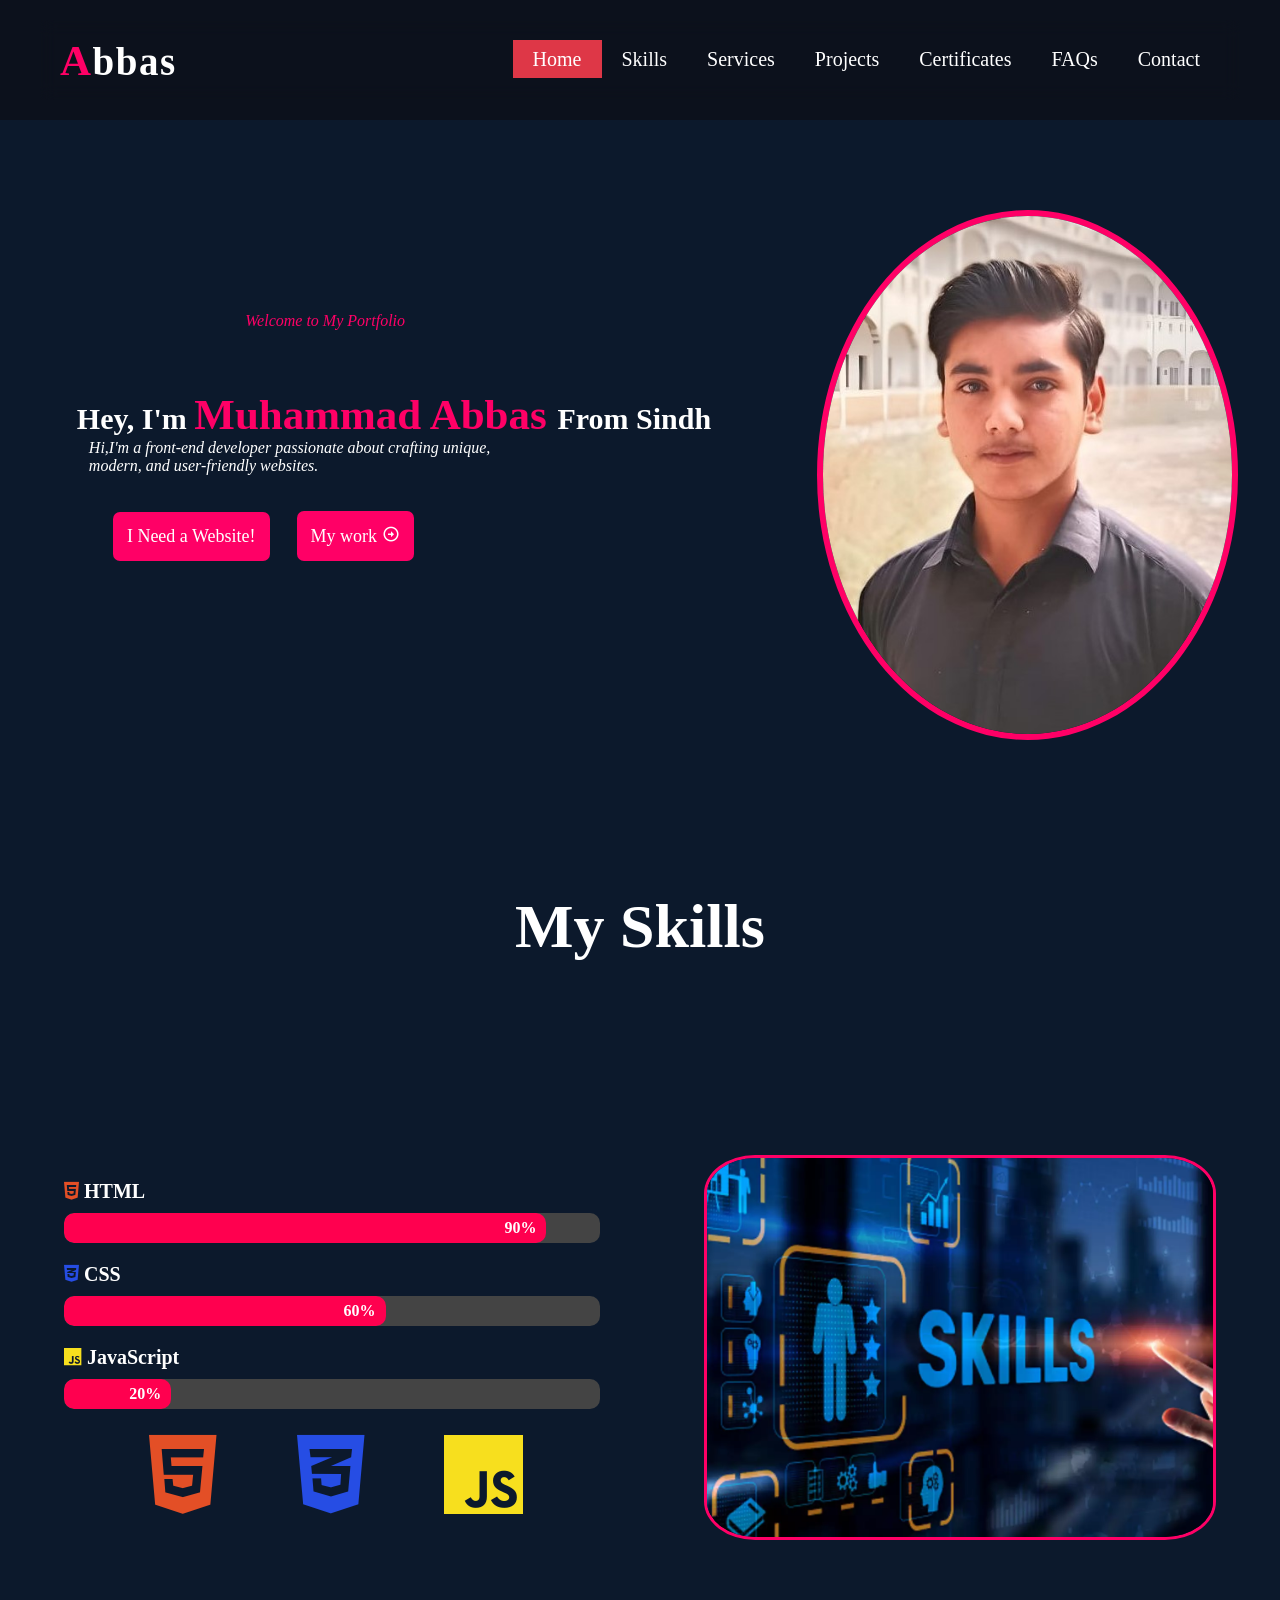
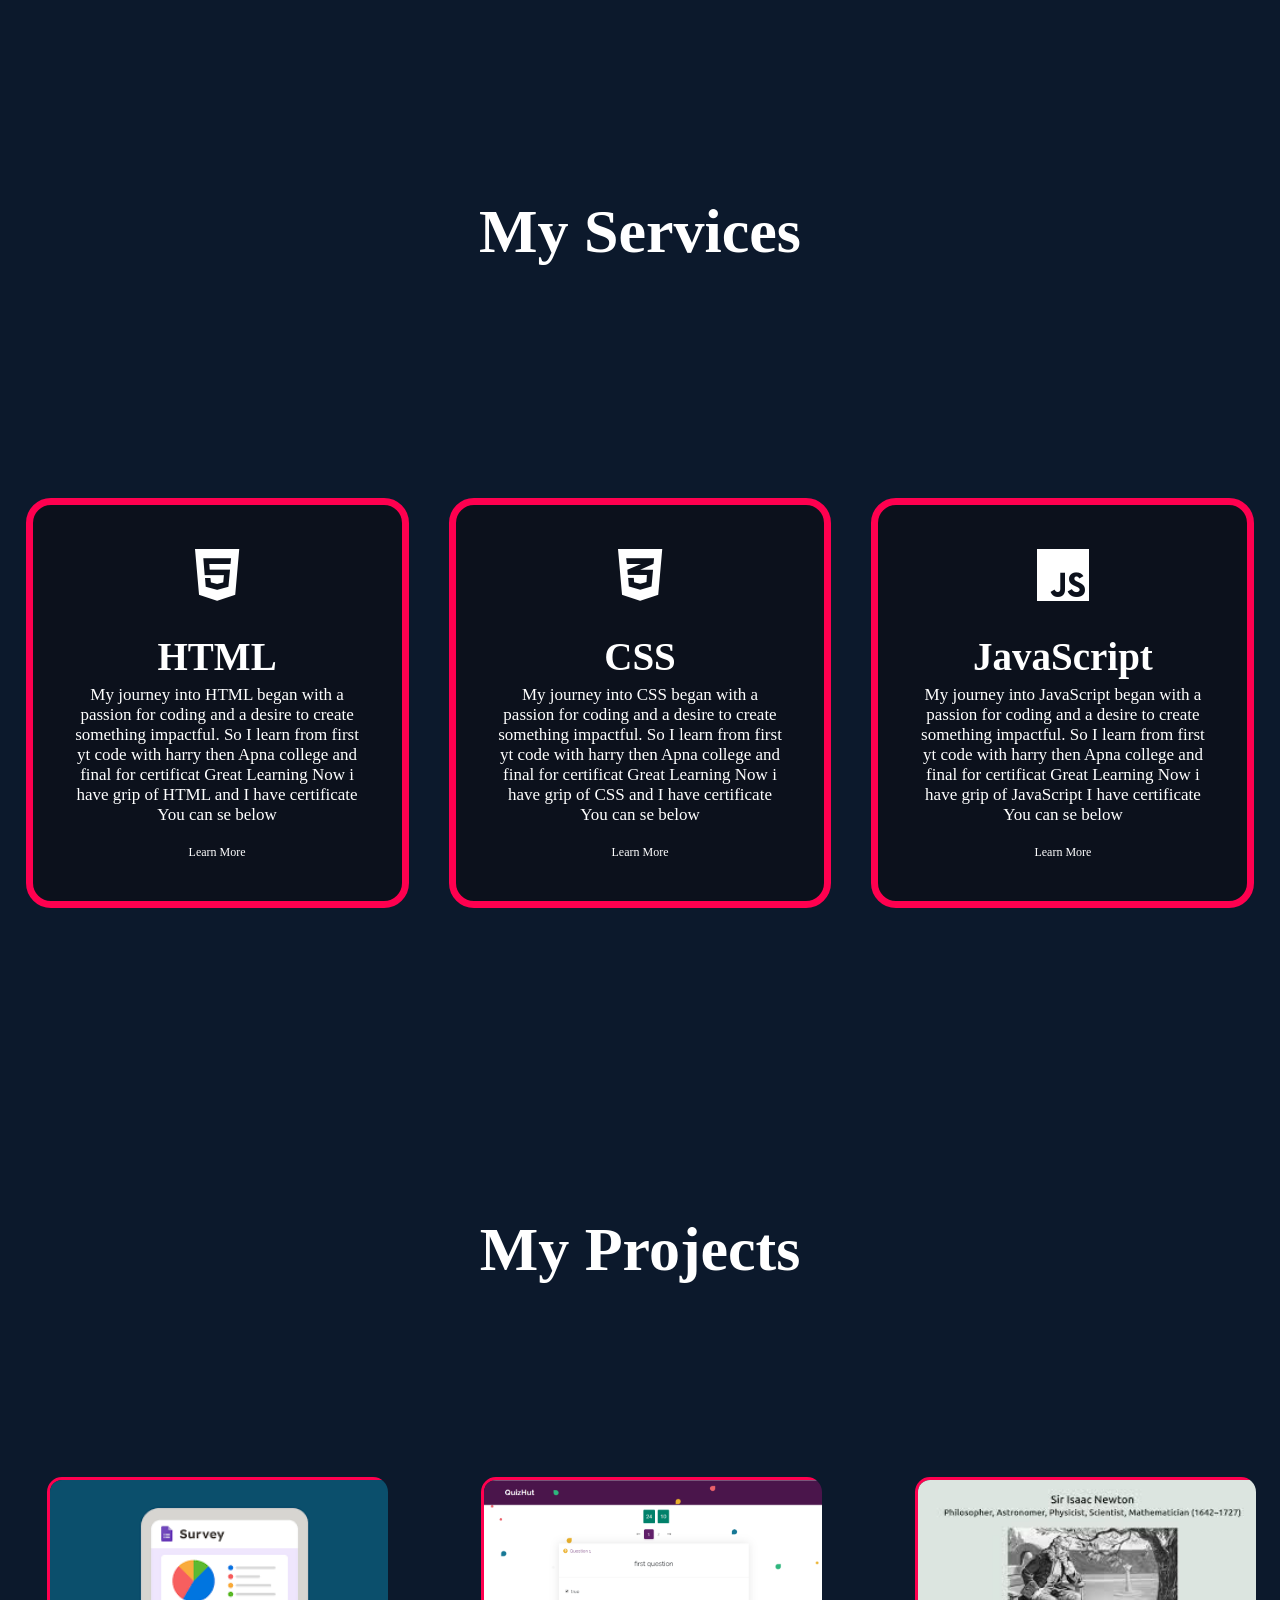
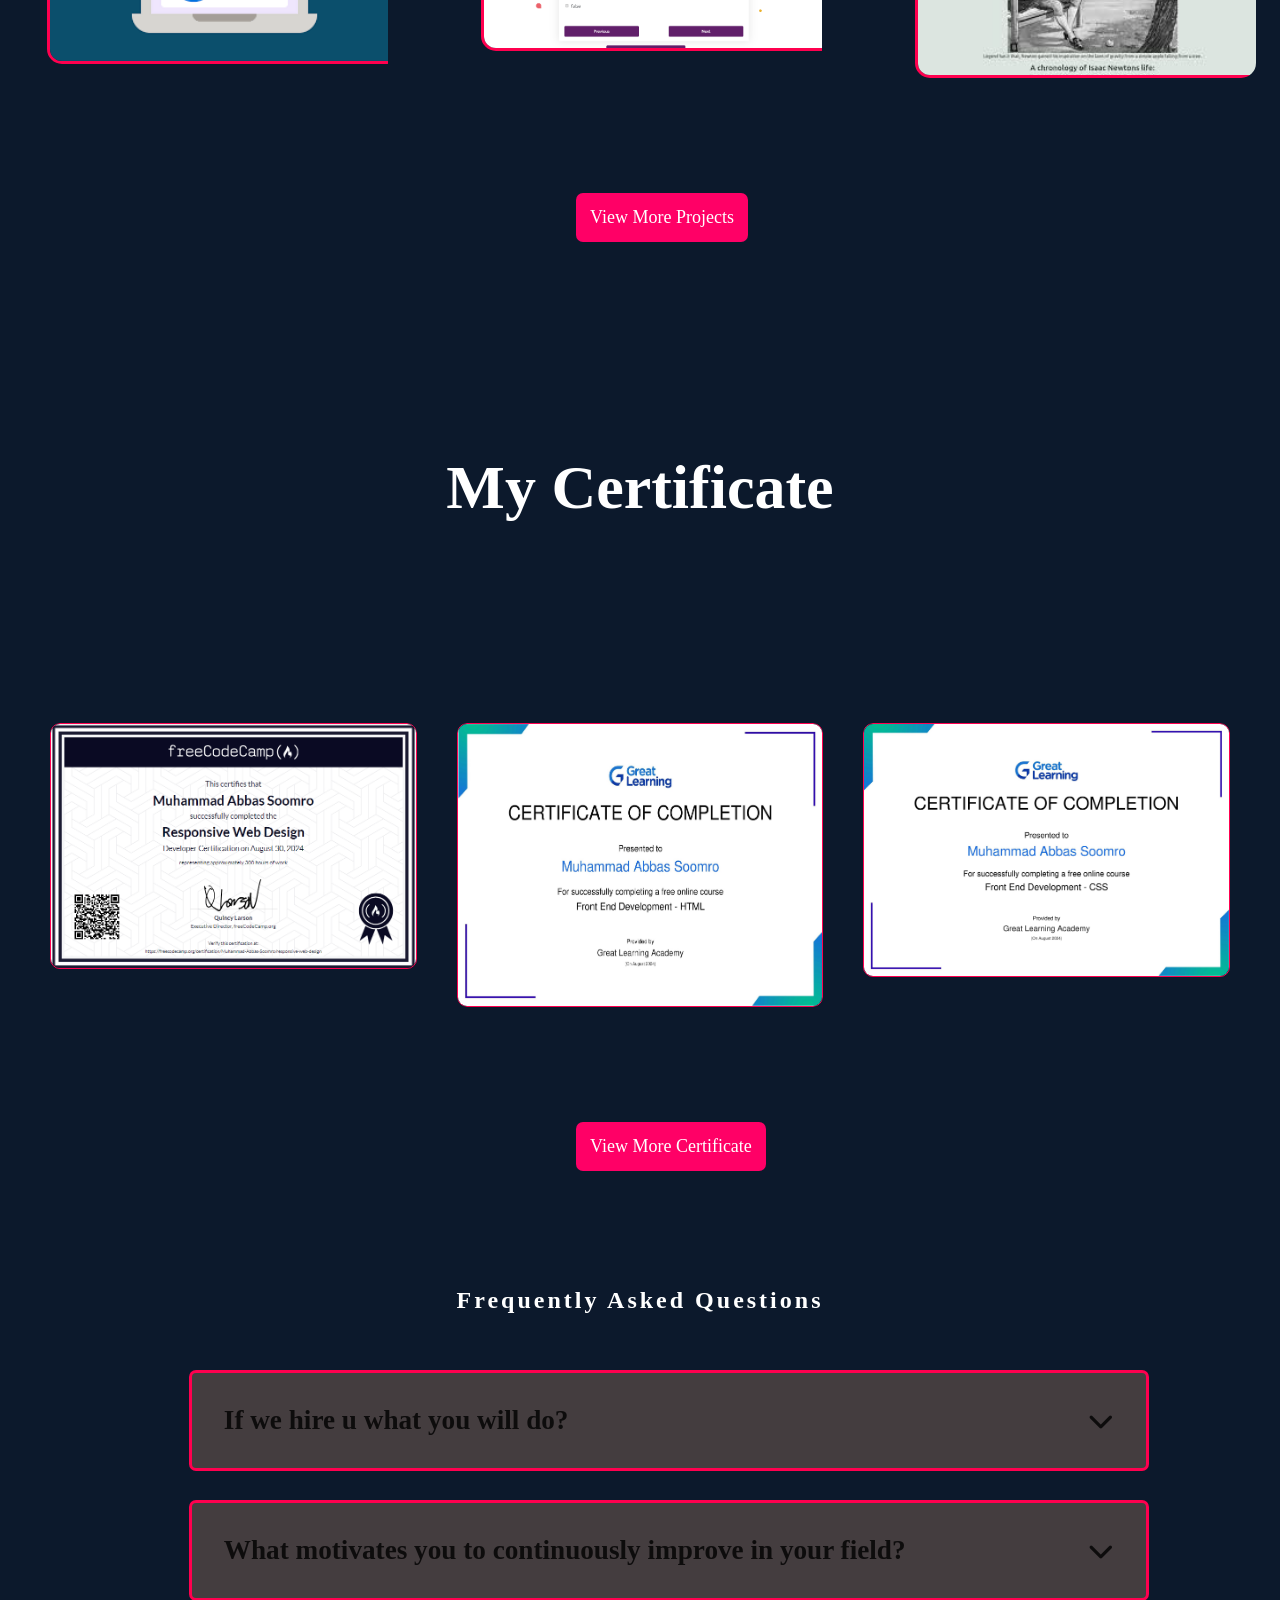
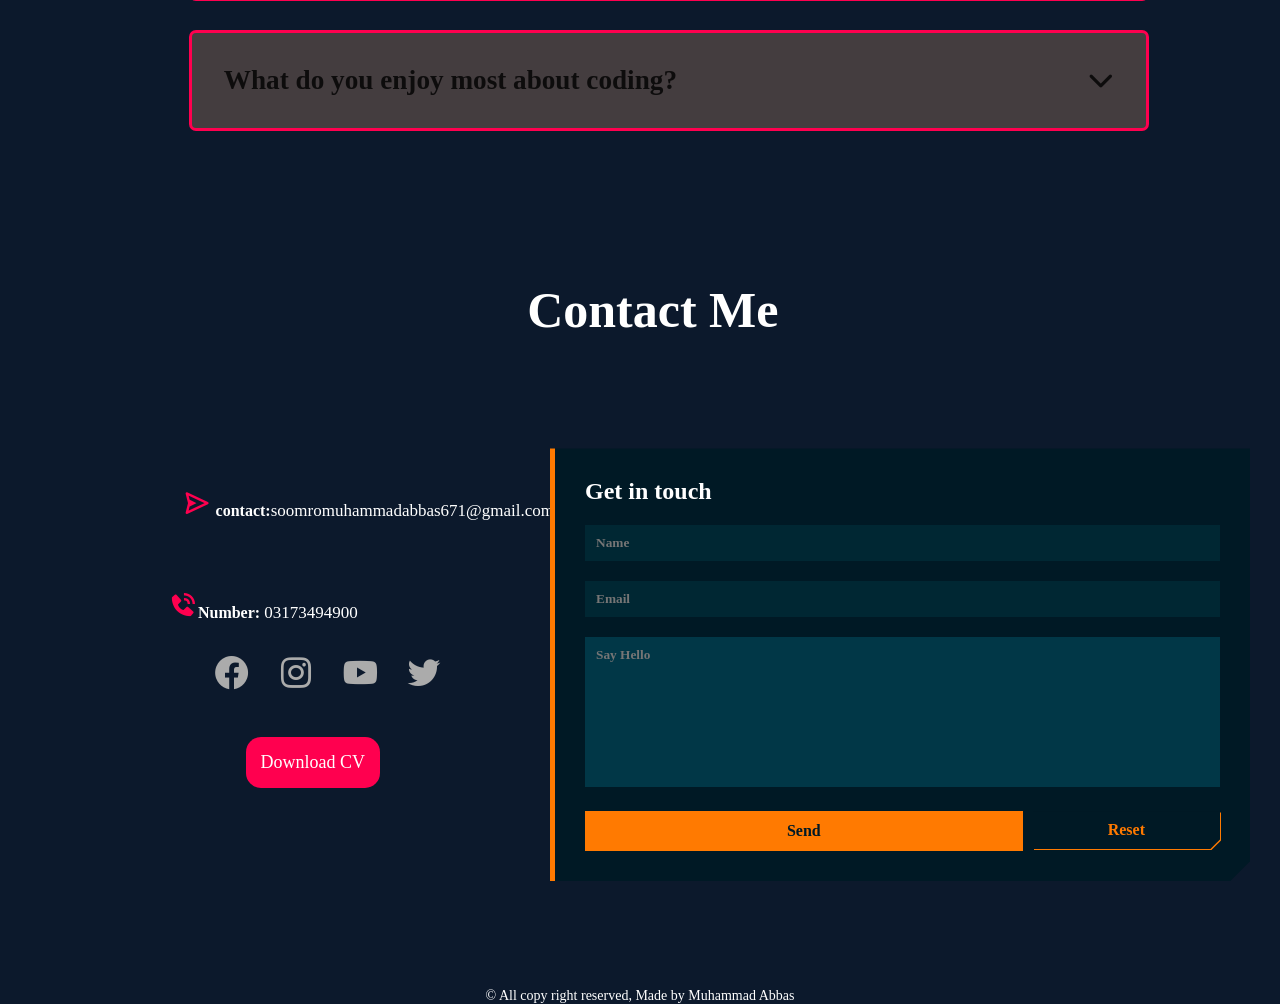
==== commit faaa50c7: "Update index.html" ====
--- a/index.html
+++ b/index.html
@@ -164,7 +164,7 @@
       <h1>My Certificate</h1>
       <div class="work-list">
         <div class="work">
-          <img src="certificate/Screenshot (273).png">
+          <img src="Screenshot (273).png">
           <div class="layer">
             <h3>MY Responsive Web Design Certificate</h3>
             <p>I completed My front end Dev HTML course From free code camp , Great learning and also from youtube code
@@ -173,7 +173,7 @@
           </div>
         </div>
         <div class="work">
-          <img src="certificate/Certificate of Completing HTML-page0001.jpg">
+          <img src="Certificate of Completing HTML-page0001.jpg">
           <div class="layer">
             <h3>My Front end Dev HTML certificate</h3>
             <p>I completed My front end Dev HTML course From free code camp , Great learning and also from youtube code
@@ -182,7 +182,7 @@
           </div>
         </div>
         <div class="work">
-          <img src="certificate/CSS certificate by great learning.jpg">
+          <img src="CSS certificate by great learning.jpg">
           <div class="layer">
             <h3>My Font end Dev CSS certificate</h3>
             <p>I completed My front end Dev CSS course from free code camp , Great learning and also from youtube code
--- a/style.css
+++ b/style.css
@@ -554,14 +554,14 @@
     font-size: 29px;
     align-items: center;
     text-align: center;
-    margin-left: -160px;
+    margin-left: -170px;
 }
 .social-icons{
     margin-top: 30px;
-    margin-left: 90px;
-    align-items: center;
-    text-align: center;
-    margin-left: -500px;
+    margin-left: 60px;
+    align-items: center;
+    text-align: center;
+    margin-left: -650px;
 }
 .social-icons a{
     text-decoration: none;
@@ -588,143 +588,132 @@
     margin-top: 3%;
     border-radius: 15px;
     margin-left: 07%;
-    margin-left: -480px;
+    margin-left: -680px;
 }
 .btn.btn2:hover{
     color: #ff004f;
     background: white;
    
 }
-
-.form-container {
-    width: 400px;
-    background: linear-gradient(#212121, #212121) padding-box,
-                linear-gradient(145deg, transparent 35%,#e81cff, #40c9ff) border-box;
-    border: 6px solid transparent;
-    padding: 40px 26px;
-    font-size: 18px;
-    font-family: inherit;
-    color: white;
+.footer{
+    color: white;
+    text-align: center;
+    font-size: 14px;
+    top: 50px;
+    margin-top: 200px;
+}
+
+
+.contact-left p a{
+    color: white;
+    text-decoration:  none;
+    font-size: 17px;
+}
+.contact-left p a:hover{
+    cursor: pointer;
+    background-color: #44444432;
+}
+.orange {
+    color: #ff7a01;
+  }
+  
+  .form-container {
+    max-width: 700px;
+    margin: 30px;
+    background-color: #001925;
+    padding: 30px;
+    float: right;
+    margin-top: -340px;
+    border-left: 5px solid #ff7a01;
+    clip-path: polygon(0 0, 100% 0, 100% calc(100% - 20px), calc(100% - 20px) 100%, 0 100%);
+  }
+  
+  .heading {
+    display: block;
+    color: white;
+    font-size: 1.5rem;
+    font-weight: 800;
+    margin-bottom: 20px;
+  }
+  
+  .form-container .form .input {
+    color: #87a4b6;
+    width: 100%;
+    background-color: #002733;
+    border: none;
+    outline: none;
+    padding: 10px;
+    margin-bottom: 20px;
+    font-weight: bold;
+    transition: all 0.2s ease-in-out;
+    border-left: 1px solid transparent;
+  }
+  
+  .form-container .form .input:focus {
+    border-left: 5px solid #ff7a01;
+  }
+  
+  .form-container .form .textarea {
+    width: 100%;
+    padding: 10px;
+    border: none;
+    outline: none;
+    background-color: #013747;
+    color: #ff7a01;
+    font-weight: bold;
+    resize: none;
+    max-height: 150px;
+    margin-bottom: 20px;
+    border-left: 1px solid transparent;
+    transition: all 0.2s ease-in-out;
+  }
+  
+  .form-container .form .textarea:focus {
+    border-left: 5px solid #ff7a01;
+  }
+  
+  .form-container .form .button-container {
     display: flex;
-    flex-direction: column;
-    gap: 20px;
-    box-sizing: border-box;
-    border-radius: 16px;
-    background-size: 200% 100%;
-    animation: gradient 6s ease infinite;
-    float: right;
-    margin-top: -23%;
-    margin-right:  15%;
-    margin-bottom: 10%;
-  }
-  
-  @keyframes gradient {
-    0% {
-      background-position: 0% 50%;
-    }
-  
-    50% {
-      background-position: 100% 50%;
-    }
-  
-    100% {
-      background-position: 0% 50%;
-    }
-  }
-  
-  .form-container button:active {
-    scale: 0.95;
-  }
-  
-  .form-container .form {
-    display: flex;
-    flex-direction: column;
-    gap: 25px;
-  }
-  
-  .form-container .form-group {
-    display: flex;
-    flex-direction: column;
-    gap: 5px;
-  }
-  
-  .form-container .form-group label {
-    display: block;
-    margin-bottom: 3px;
-    color: #717171;
-    font-weight: 600;
-    font-size: 14px;
-  }
-  
-  .form-container .form-group input {
-    width: 100%;
-    padding: 12px 16px;
-    border-radius: 8px;
-    color: #fff;
-    font-family: inherit;
-    background-color: transparent;
-    border: 3px solid #414141;
-  }
-  
-  .form-container .form-group textarea {
-    width: 100%;
-    padding: 12px 16px;
-    border-radius: 8px;
-    resize: none;
-    color: #fff;
-    height: 96px;
-    border: 3px solid #414141;
-    background-color: transparent;
-    font-family: inherit;
-  }
-  
-  .form-container .form-group input::placeholder {
-    opacity: 0.5;
-  }
-  
-  .form-container .form-group input:focus {
-    outline: none;
-    border-color: #e81cff;
-  }
-  
-  .form-container .form-group textarea:focus {
-    outline: none;
-    border-color: #e81cff;
-  }
-  
-  .form-container .form-submit-btn {
-    display: flex;
-    align-items: flex-start;
-    justify-content: center;
-    align-self: flex-start;
-    font-family: inherit;
-    color: #717171;
-    font-weight: 600;
-    width: 40%;
-    background: #313131;
-    border: 3px solid #414141;
-    padding: 12px 16px;
-    font-size: inherit;
-    gap: 8px;
-    margin-top: 8px;
-    cursor: pointer;
-    border-radius: 6px;
-  }
-  
-  .form-container .form-submit-btn:hover {
-    background-color: #fff;
-    border-color: #fff;
-  }
-  
-  
-  .footer {
-    font-size: 14px;
-    color: white;
-    align-items: center;
-    justify-content: center;
-    text-align: center;
-    padding-top: 300px;
-}
+    gap: 10px;
+  }
+  
+  .form-container .form .button-container .send-button {
+    flex-basis: 70%;
+    background: #ff7a01;
+    padding: 10px;
+    color: #001925;
+    text-align: center;
+    font-weight: bold;
+    border: 1px solid transparent;
+    transition: all 0.2s ease-in-out;
+  }
+  
+  .form-container .form .button-container .send-button:hover {
+    background: transparent;
+    border: 1px solid #ff7a01;
+    color: #ff7a01;
+  }
+  
+  .form-container .form .button-container .reset-button-container {
+    filter: drop-shadow(1px 1px 0px #ff7a01);
+    flex-basis: 30%;
+  }
+  
+  .form-container .form .button-container .reset-button-container .reset-button {
+    position: relative;
+    text-align: center;
+    padding: 10px;
+    color: #ff7a01;
+    font-weight: bold;
+    background: #001925;
+    clip-path: polygon(0 0, 100% 0, 100% calc(100% - 10px), calc(100% - 10px) 100%, 0 100%);
+    transition: all 0.2s ease-in-out;
+  }
+  
+  .form-container .form .button-container .reset-button-container .reset-button:hover {
+    background: #ff7a01;
+    color: #001925;
+  }
   
 
 @media (max-width: 675px){
@@ -745,8 +734,6 @@
         font-size: 17px;
         font-weight: bold;
     }
-  
-
     span{
         font-size: 39px;
     }
@@ -1012,7 +999,7 @@
 }
 .contact-left p{
   margin-top: 70px;
-  font-size: 13px;
+  font-size: 18px;
   margin-left: 2%;
 }
 .contact-left p #no{
@@ -1024,6 +1011,11 @@
     text-align: center;
     margin-top: 150px;
     margin-bottom: 150px;
+}
+.contact-left p a{
+    color: white;
+    text-decoration:  none;
+    font-size: 14px;
 }
 
 .contact-left p i{
@@ -1034,7 +1026,7 @@
 }
 .social-icons{
     margin-top: 30px;
-    margin-left: 10px;
+    margin-left: 5px;
 }
 .social-icons a{
     text-decoration: none;
@@ -1044,56 +1036,66 @@
     color: #ababab;
     display: inline-block;
     transition: transform 0.5s;
-
+}
 .social-icons a:hover{
     color: #ff004f;
     transform: translateY(-10px);
 }
 .btn.btn2{
-    display: inline-block;
-    background: #ff004f;
-    text-decoration: none;
-    color: white;
-    font-size: 18px;
-    padding: 15px;
-    margin-top: 9%;
-    border-radius: 15px;
-    margin-bottom: 100px;
-}
-.btn.btn2:hover{
-    color: #ff004f;
-    background: white;
-   
+    margin-left: 10px;
+    margin-top: 40px;
+    margin-bottom: 40px;
+}
+
+
+.footer {
+    font-size: 17px;
+    color: white;
+    text-align: center;
+    margin-top: 30px;
 }
 .form-container {
-    width: 100%; /* Full width */
-    max-width: 100%; /* Remove any max width limit */
-    background: linear-gradient(#212121, #212121) padding-box,
-                linear-gradient(145deg, transparent 35%,#e81cff, #40c9ff) border-box;
-    border: 6px solid transparent;
-    padding: 20px 16px; /* Reduce padding for smaller screens */
-    font-size: 16px; /* Slightly smaller text */
-    font-family: inherit;
-    color: white;
-    display: flex;
-    flex-direction: column;
-    gap: 15px; /* Smaller gap between elements */
-    box-sizing: border-box;
-    border-radius: 16px;
-    background-size: 200% 100%;
-    animation: gradient 6s ease infinite;
-    float: 0; /* Remove float to ensure centering */
-    margin: 0 auto; /* Center the form on the page */
-    margin-top: 20px; /* Space from the top */
-}
-
-.footer {
-    font-size: 4px;
-    color: white;
-    text-align: center;
-}
-}
-@media (width >= 605px){
+    max-width: 1200px;
+    margin: 30px;
+    background-color: #001925;
+    padding: 30px;
+    margin-top: 20%;
+    margin-bottom: 10%;
+    border-left: 5px solid #ff7a01;
+    clip-path: polygon(0 0, 100% 0, 100% calc(100% - 20px), calc(100% - 20px) 100%, 0 100%);
+  }
+}
+@media (max-width: 375px){
+    .contact-left p {
+        font-size: 11px;
+    }
+    .contact-left p i{
+        color: #ff004f;
+        margin-right: 0;
+        margin-left: 0;
+        font-size: 20px;
+        padding: 0;
+    }
+    .footer {
+        font-size: 12px;
+        color: white;
+        text-align: center;
+    }
+    .btn.btn2{
+        margin-left: 10px;
+        margin-top: 40px;
+        margin-bottom: 40px;
+    }
+    .form-container {
+        max-width: 700px;
+        margin: 30px;
+        background-color: #001925;
+        padding: 30px;
+        border-left: 5px solid #ff7a01;
+        clip-path: polygon(0 0, 100% 0, 100% calc(100% - 20px), calc(100% - 20px) 100%, 0 100%);
+      }
+}
+@media (width => 605px){
     
     #skills{
         margin-top: 400px;
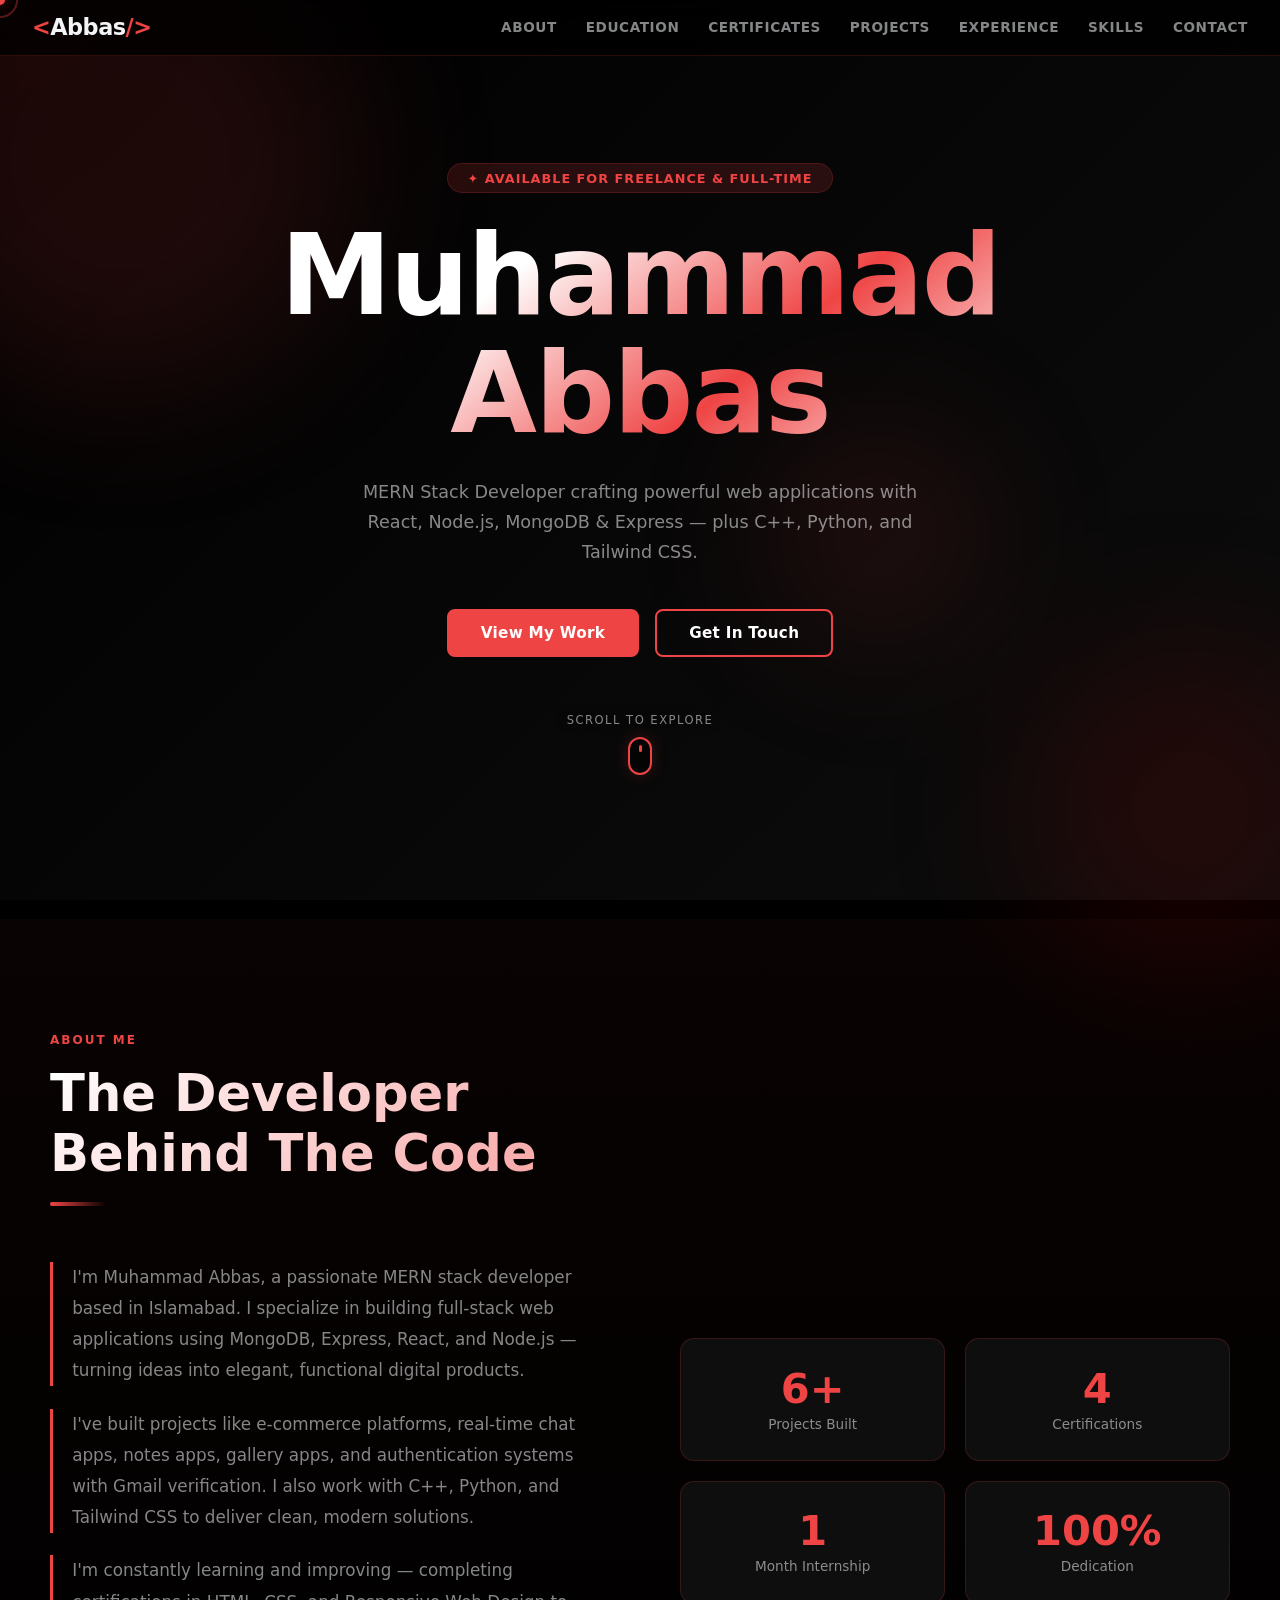
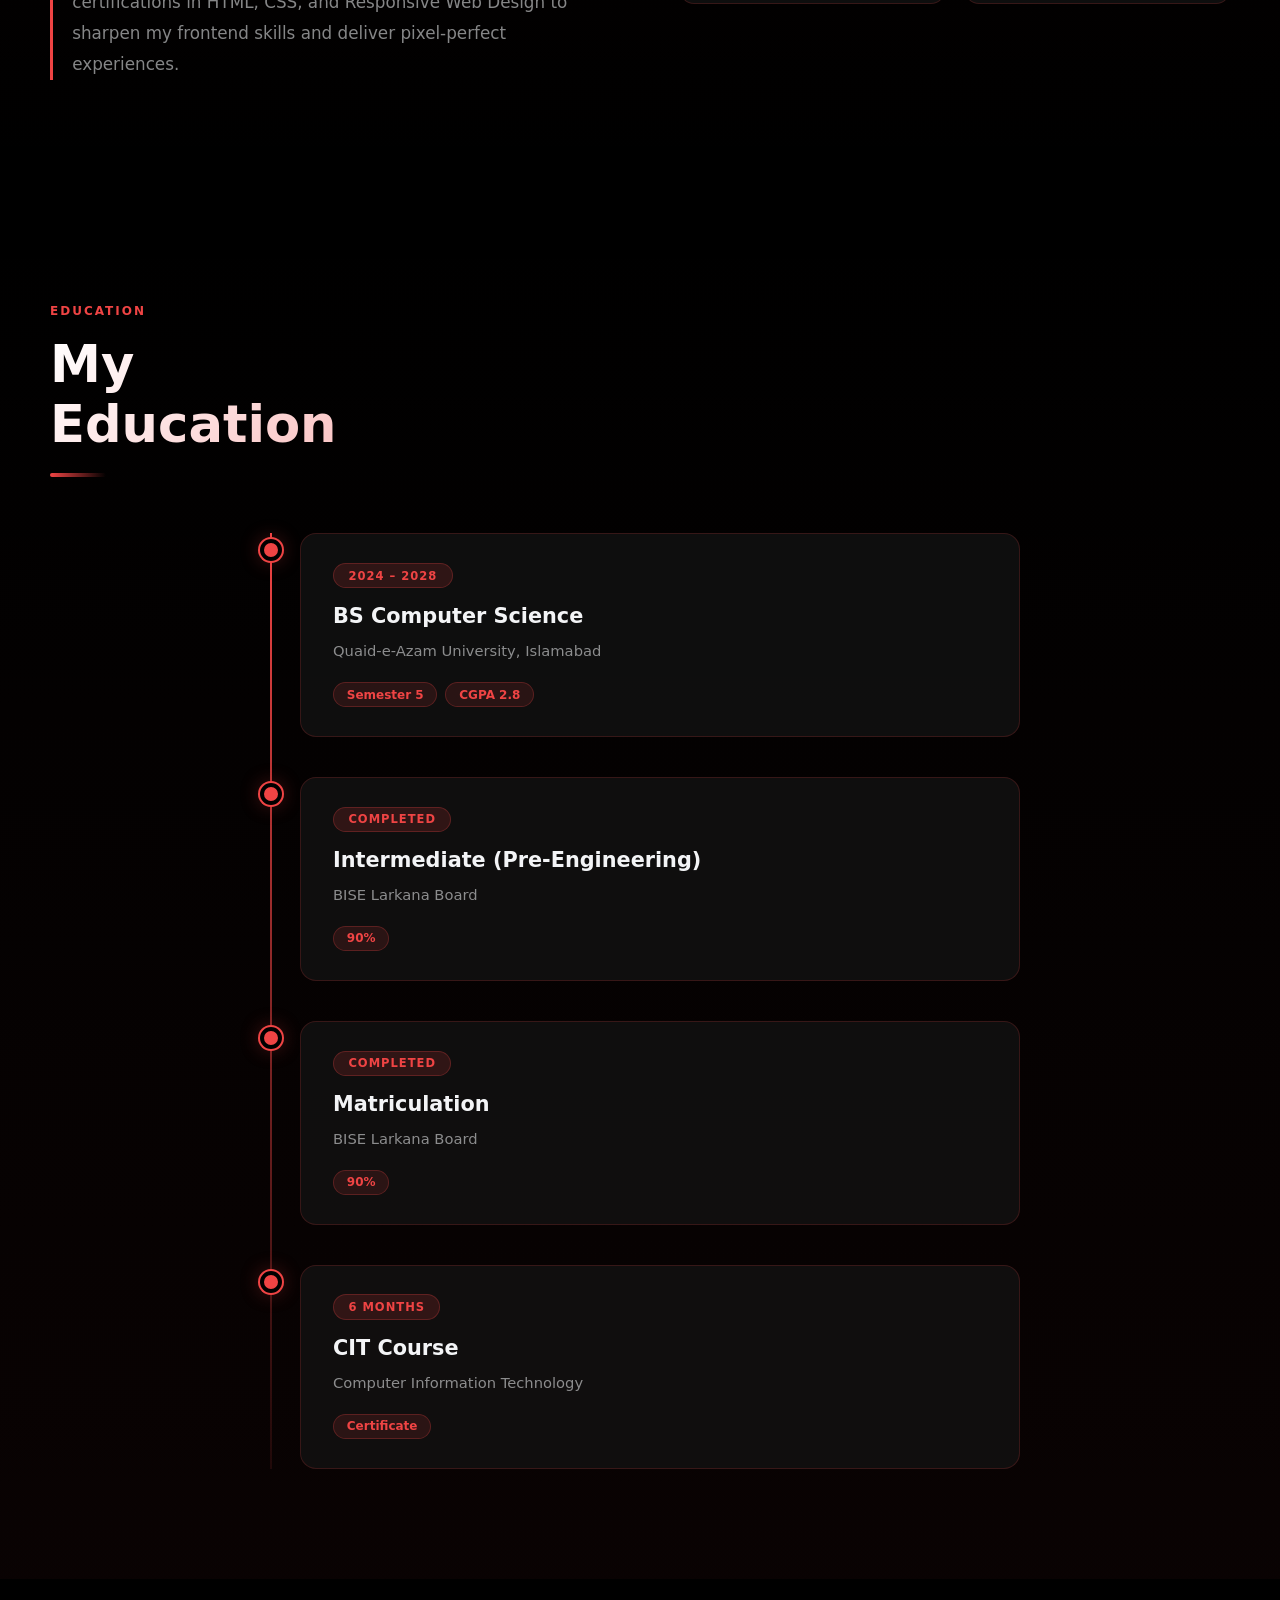
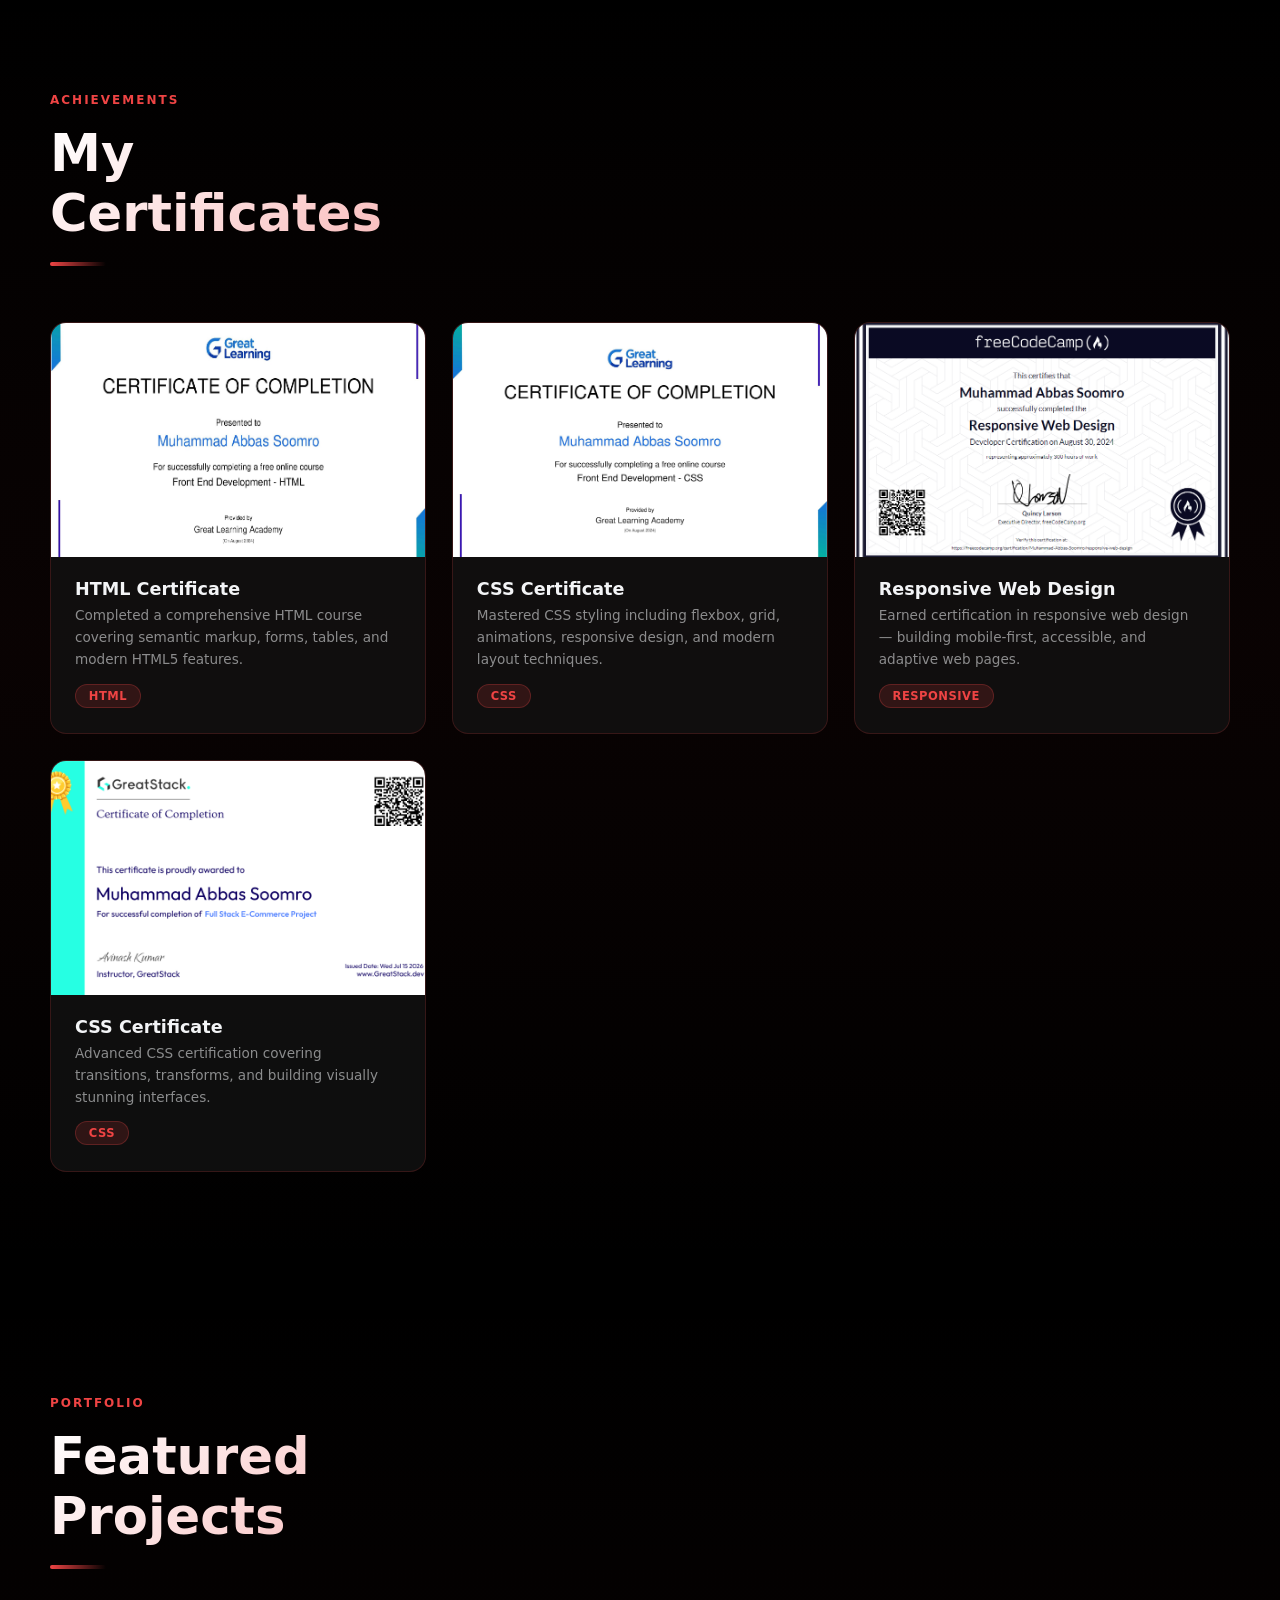
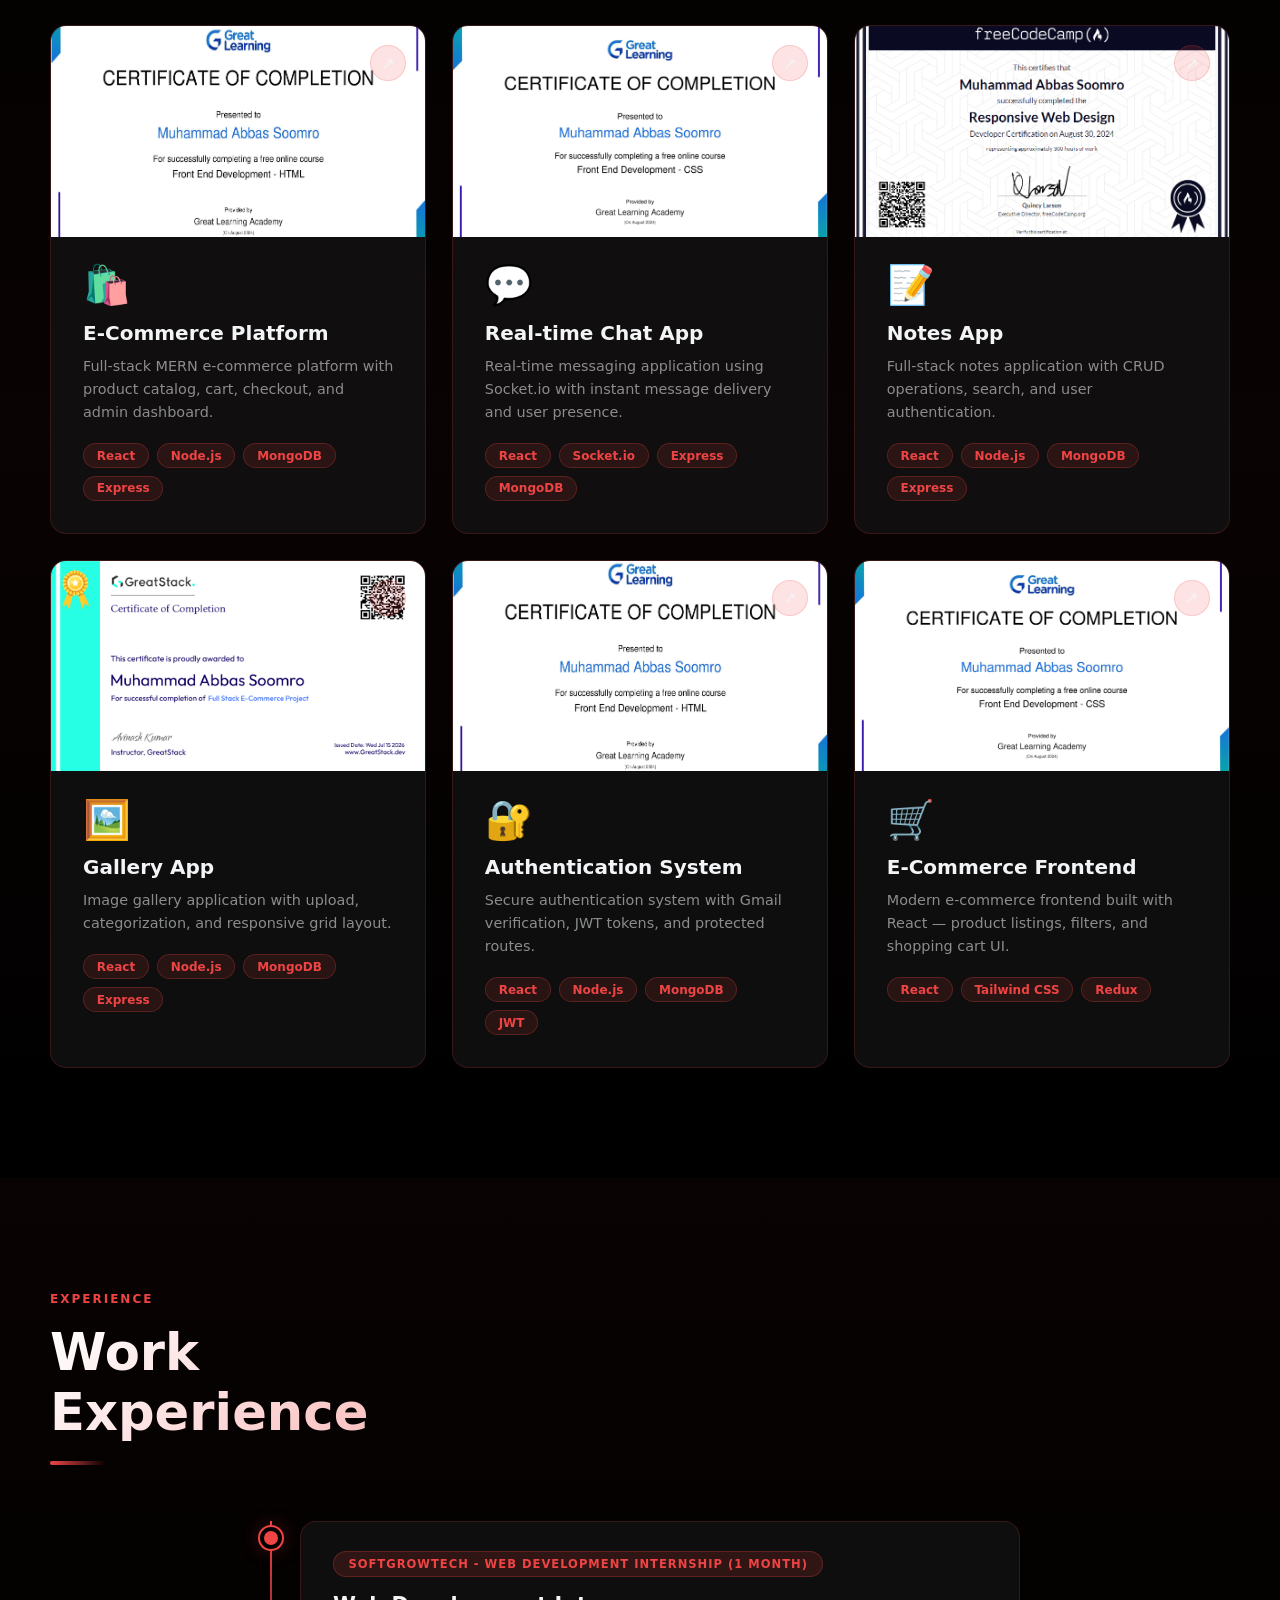
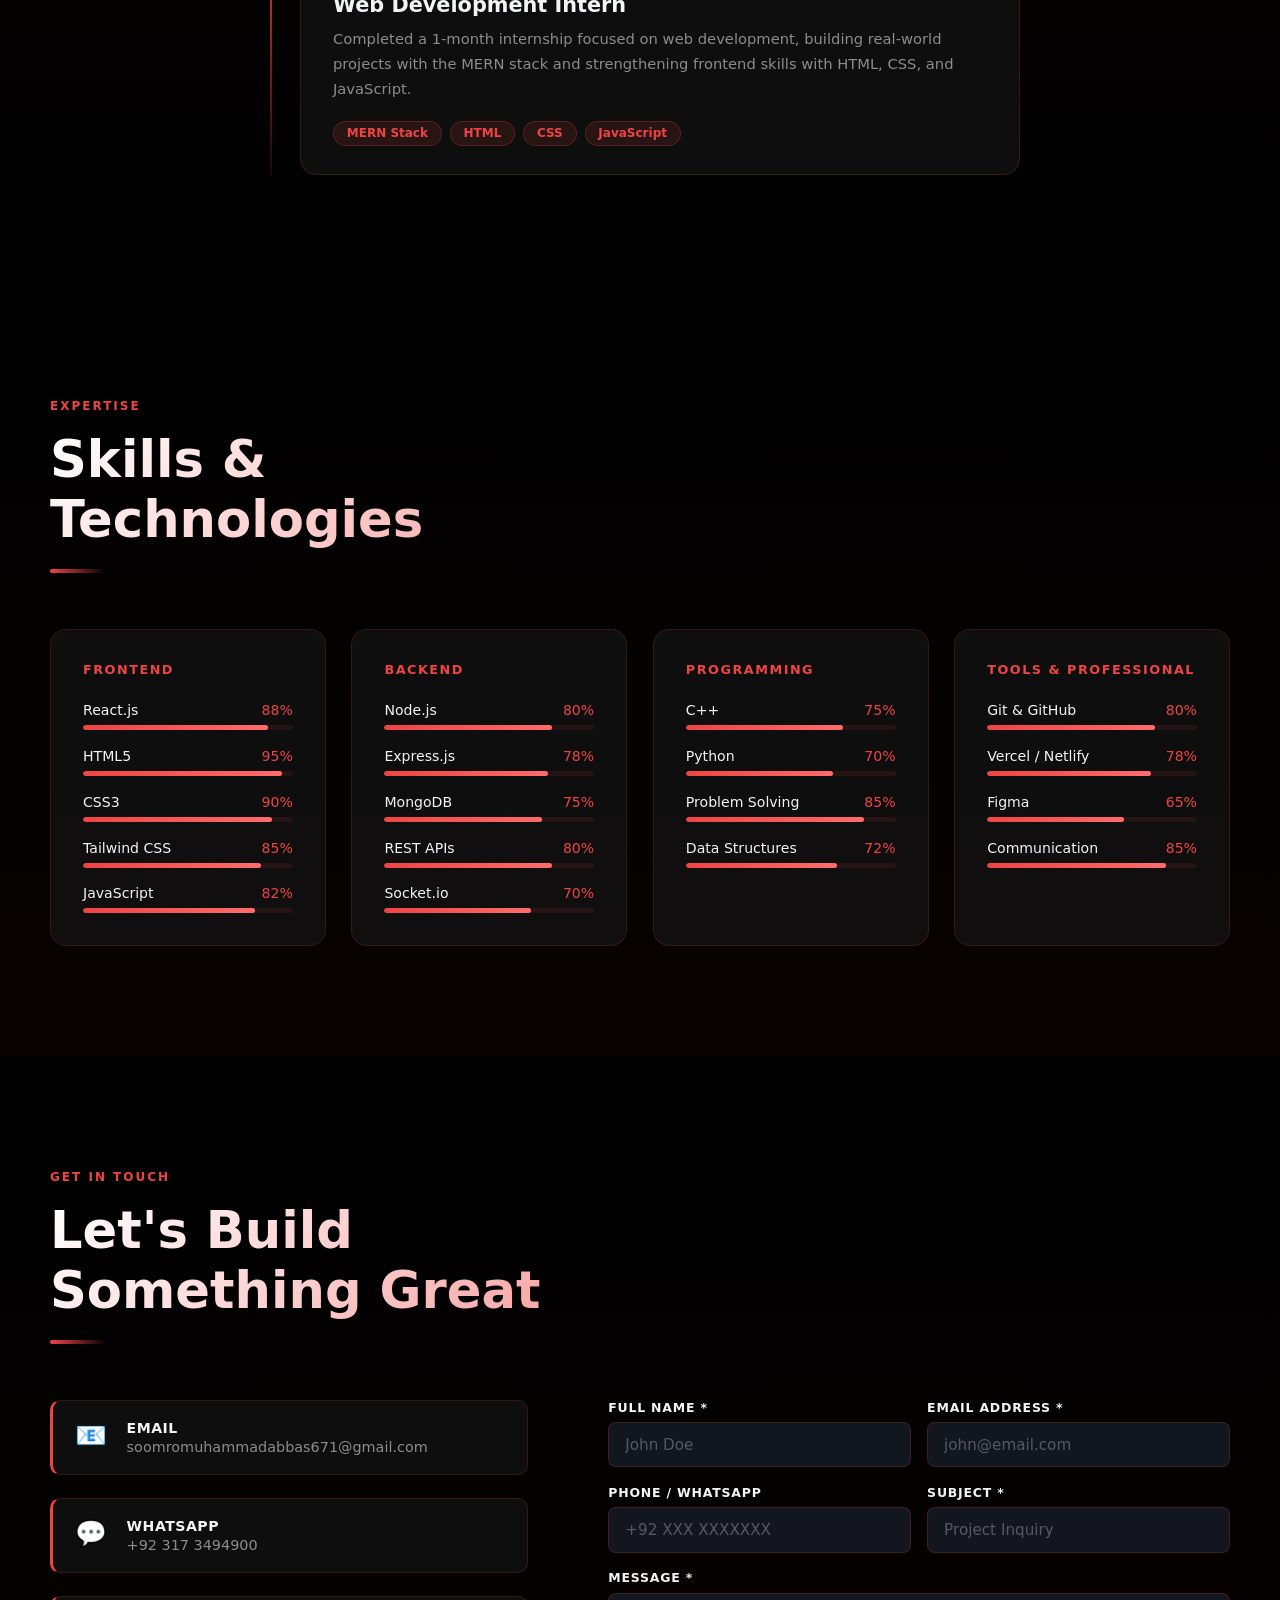
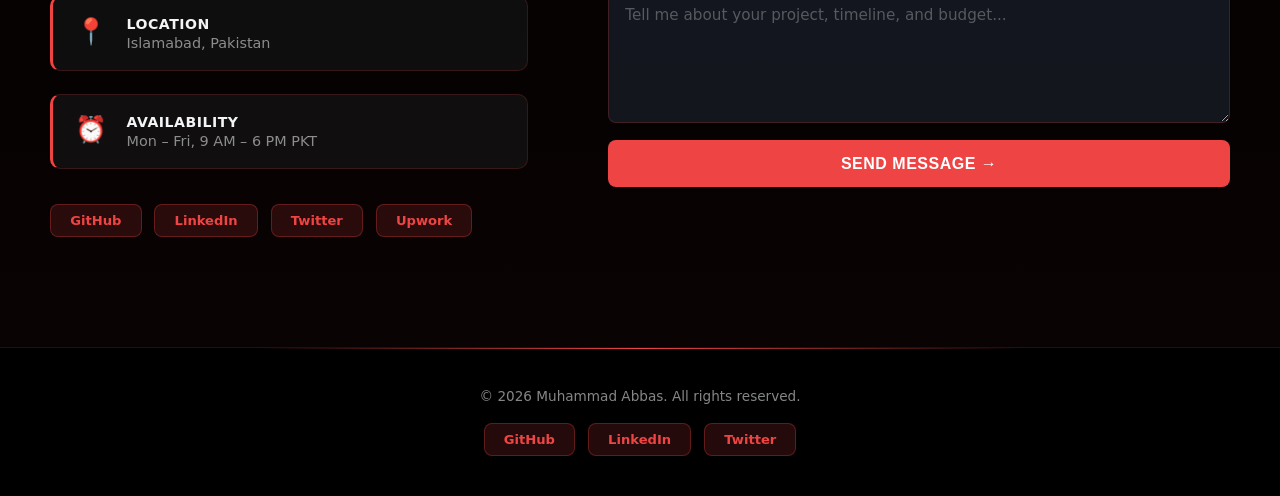
==== commit 02cff61f: "update name of file" ====
--- a/index.html
+++ b/index.html
@@ -1,314 +1,412 @@
-<!DOCTYPE html>
-<html lang="en">
-
-<head>
-  <meta charset="UTF-8">
-  <meta name="viewport" content="width=device-width, initial-scale=1.0">
-  <title>Abbas Portfolio</title>
-  <link rel="stylesheet" href="style.css">
-  <link href='https://unpkg.com/boxicons@2.1.4/css/boxicons.min.css' rel='stylesheet'>
-  <link rel="stylesheet" href="https://cdnjs.cloudflare.com/ajax/libs/font-awesome/6.2.1/css/all.min.css"
-    integrity="sha512-MV7K8+y+gLIBoVD59lQIYicR65iaqukzvf/nwasF0nqhPay5w/9lJmVM2hMDcnK1OnMGCdVK+iQrJ7lzPJQd1w=="
-    crossorigin="anonymous" referrerpolicy="no-referrer" />
-  <link rel="stylesheet" href="media.css">
-</head>
-
-<body>
-  <header>
-    <nav class="navbar">
-      <div class="logo">
-        <p><span>A</span>bbas</p>
-      </div>
-      <input type="checkbox" id="check" name="" value="">
-      <label for="check" id="checkbtn"><i class="fa fa-bars"></i></label>
-      <ul>
-        <li><a class="active" href="#home">home</a></li>
-        <li><a href="#skills">Skills</a></li>
-        <li><a href="#services">Services</a></li>
-        <li><a href="#Projects">Projects</a></li>
-        <li><a href="#Certificates">Certificates</a></li>
-        <li><a href="#FAQs">FAQs</a></li>
-        <li><a href="#contact">Contact</a></li>
-
-      </ul>
-
-    </nav>
-  </header>
-  <main>
-    <section class="body-title">
-      <p class="welcome">Welcome to My Portfolio </p>
-      <h1>Hey, I'm <span>Muhammad Abbas </span> From Sindh</h1>
-      <p><i>Hi,I'm a front-end developer passionate about crafting unique,<br> modern, and user-friendly websites.</i>
-      </p>
-      <button>I Need a Website!</button>
-      <button class="btn">My work <i class='bx bx-right-arrow-circle'></i></button>
-      <div class="image">
-        <img src="profile.jpg" alt="image" class="profile">
-      </div>
-    </section>
-    <!-- -------------------My Skills------------- -->
-    <section>
-      <div id="skills">
-        <h2 class="bar-title">My Skills</h2>
-        <div class="skill-container">
-          <div class="skill">
-            <h3><i class="fab fa-html5" style="color: #E34F26;"></i> HTML</h3>
-            <div class="skill-bar">
-              <div class="skill-percentage" style="width: 90%;">90%</div>
-            </div>
-          </div>
-          <div class="skill">
-            <h3><i class="fab fa-css3-alt" style="color: #264de4;"></i> CSS</h3>
-            <div class="skill-bar">
-              <div class="skill-percentage" style="width: 60%;">60%</div>
-            </div>
-          </div>
-          <div class="skill">
-            <h3><i class="fab fa-js" style="color: #F7DF1E;"></i> JavaScript</h3>
-            <div class="skill-bar">
-              <div class="skill-percentage" style="width: 20%;">20%</div>
-            </div>
-          </div>
-          <div class="icon-container">
-            <i class="fab fa-html5 icon" style="color: #E34F26;"></i>
-            <i class="fab fa-css3-alt icon" style="color: #264de4;"></i>
-            <i class="fab fa-js icon" style="color: #F7DF1E;"></i>
-          </div>
-          <div class="image-section">
-            <img src="skills image.cms" class="skill-image" alt="skill image">
-          </div>
-        </div>
-      </div>
-
-      <!-- Font Awesome CDN -->
-      <link rel="stylesheet" href="https://cdnjs.cloudflare.com/ajax/libs/font-awesome/5.15.4/css/all.min.css">
-    </section>
-    <!-- ---------services--------- -->
-    <div id="services">
-      <div class="container">
-        <h1 class="sub-title">My Services</h1>
-        <div class="services-list">
-          <div>
-            <i class="fab fa-html5"></i>
-            <h2>HTML</h2>
-            <p>My journey into HTML began with a passion for coding and a desire to create something impactful. So I
-              learn from first yt code with harry then Apna college and final for certificat Great Learning Now i have
-              grip of HTML and I have certificate You can se below
-
-            </p>
-            <a href="#">Learn More</a>
-          </div>
-          <div>
-            <i class="fab fa-css3-alt"></i>
-            <h2>CSS</h2>
-            <p>My journey into CSS began with a passion for coding and a desire to create something impactful. So I
-              learn from first yt code with harry then Apna college and final for certificat Great Learning Now i have
-              grip of CSS and I have certificate You can se below
-
-            </p>
-            <a href="#">Learn More</a>
-          </div>
-          <div>
-            <i class="fab fa-js"></i>
-            <h2>JavaScript</h2>
-            <p>My journey into JavaScript began with a passion for coding and a desire to create something impactful. So
-              I learn from first yt code with harry then Apna college and final for certificat Great Learning Now i have
-              grip of JavaScript I have certificate You can se below
-
-            </p>
-            <a href="#">Learn More</a>
-          </div>
-
-        </div>
-      </div>
-    </div>
-    <!-- ----------Projects------- -->
-
-    <div id="Projects">
-      <div class="container">
-        <h1 class="sub-title">My Projects</h1>
-
-
-        <div class="project-list">
-          <div class="project">
-            <img src="project survey.png">
-            <div class="layer">
-              <h3>MY Survey Project Page</h3>
-              <p>I made survey page project for any website and this fully Responsive for all small screens</p>
-              <a href="#"><i class='bx bx-link-external'></i></a>
-            </div>
-          </div>
-          <div class="project">
-            <img src="quiz 2 project.png">
-            <div class="layer">
-              <h3>My Quiz web Project</h3>
-              <p>I made quiz web project page for online tests and this fully Responsive for all small screens</p>
-              <a href="#"><i class='bx bx-link-external'></i></a>
-            </div>
-          </div>
-          <div class="project">
-            <img src="tribute page project.jpeg">
-            <div class="layer">
-              <h3>My Tribute Page Project</h3>
-              <p>I made tribute page project of Isac newton and this fully Responsive for all small screens</p>
-              <a href="#"><i class='bx bx-link-external'></i></a>
-            </div>
-          </div>
-        </div>
-        <button class="view-more">View More Projects</button>
-
-      </div>
-    </div>
-    <!-- --------------------Certificates------------- -->
-    <section id="Certificates">
-      <h1>My Certificate</h1>
-      <div class="work-list">
-        <div class="work">
-          <img src="Screenshot (273).png">
-          <div class="layer">
-            <h3>MY Responsive Web Design Certificate</h3>
-            <p>I completed My front end Dev HTML course From free code camp , Great learning and also from youtube code
-              with harry sigma we development course and Apna College HTML course with project.</p>
-            <a href=""><i class='bx bx-link-external'></i></a>
-          </div>
-        </div>
-        <div class="work">
-          <img src="Certificate of Completing HTML-page0001.jpg">
-          <div class="layer">
-            <h3>My Front end Dev HTML certificate</h3>
-            <p>I completed My front end Dev HTML course From free code camp , Great learning and also from youtube code
-              with harry sigma we development course and Apna College HTML course with project.</p>
-            <a href=""><i class='bx bx-link-external'></i></a>
-          </div>
-        </div>
-        <div class="work">
-          <img src="CSS certificate by great learning.jpg">
-          <div class="layer">
-            <h3>My Font end Dev CSS certificate</h3>
-            <p>I completed My front end Dev CSS course from free code camp , Great learning and also from youtube code
-              with harry sigma we development course and Apna College CSS course with project.</p>
-            <a href=""><i class='bx bx-link-external'></i></a>
-          </div>
-        </div>
-
-      </div>
-      <button id="certificat-b">View More Certificate</button>
-    </section>
-    <!-- -------------------------FAQs----------------------------------- -->
-    <section id="FAQs">
-      <div class="wrapper">
-        <h1>Frequently Asked Questions</h1>
-
-        <div class="faq">
-          <button class="accordion">
-            If we hire u what you will do?
-            <i class="fa-solid fa-chevron-down"></i>
-          </button>
-          <div class="pannel">
-            <p>
-              If you hire me, I'll quickly integrate into the team, contribute to ongoing projects with my front-end
-              development skills, and ensure I deliver high-quality, user-friendly interfaces. I'll stay proactive,
-              continuously improve my skills, and collaborate effectively to help achieve the team's goals.
-            </p>
-          </div>
-        </div>
-
-        <div class="faq">
-          <button class="accordion">
-            What motivates you to continuously improve in your field?
-            <i class="fa-solid fa-chevron-down"></i>
-          </button>
-          <div class="pannel">
-            <p>
-              My motivation comes from my desire to create meaningful, user-friendly applications and websites. Seeing
-              users interact seamlessly with something I've built is incredibly rewarding. Additionally, the
-              ever-evolving nature of front-end development challenges me to keep learning and improving, which I find
-              both exciting and fulfilling.
-          </div>
-        </div>
-
-        <div class="faq">
-          <button class="accordion">
-            What do you enjoy most about coding?
-            <i class="fa-solid fa-chevron-down"></i>
-          </button>
-          <div class="pannel">
-            <p>
-              What I enjoy most about coding is the ability to solve problems creatively. Whether it's fixing a bug or
-              finding the most efficient way to implement a feature, the process of coding challenges me to think
-              critically and innovatively. The satisfaction of seeing a project come together as a functional and
-              beautiful product is incredibly rewarding.
-
-            </p>
-          </div>
-        </div>
-
-
-      </div>
-    </section>
-    <!-- ---------contact--------- -->
-    <section id="contact">
-      <div id="contact">
-        <div class="container">
-          <div class="row">
-            <div class="contact-left">
-              <h1 class="contact">Contact Me</h1>
-              <p><i class='bx bx-send'></i><b> contact:</b><a
-                  href="emailto:@soomromuhammadabbas671@gmail.com">soomromuhammadabbas671@gmail.com</a></p>
-              <p><i class='bx bxs-phone-call' id="no"></i><b>Number:</b> <a href="tel:03173494900">03173494900</a></p>
-              <div class="social-icons">
-                <a href="#"><i class='bx bxl-facebook-circle'></i></a>
-                <a href="#"><i class='bx bxl-instagram'></i></a>
-                <a href="#"><i class='bx bxl-youtube'></i></a>
-                <a href="#"><i class='bx bxl-twitter'></i></a>
-              </div>
-              <a href="#" download class="btn btn2">Download CV</a>
-          </div>
-
-            <div class="form-container">
-              <div class="form">
-                <span class="heading">Get in touch</span>
-                <input placeholder="Name" type="text" class="input">
-                <input placeholder="Email" id="mail" type="email" class="input">
-                <textarea placeholder="Say Hello" rows="10" cols="30" id="message" name="message"
-                  class="textarea"></textarea>
-                <div class="button-container">
-                  <div class="send-button">Send</div>
-                  <div class="reset-button-container">
-                    <div id="reset-btn" class="reset-button">Reset</div>
-                  </div>
-                </div>
-              </div>
-            </div>
-          </div>
-    </section>
-
-    <footer class="footer">
-      <p> &copy; All copy right reserved, Made by Muhammad Abbas</p>
-    </footer>
-  </main>
-  <script>
-    var acc = document.getElementsByClassName("accordion");
-    var i;
-
-    for (i = 0; i < acc.length; i++) {
-      acc[i].addEventListener("click", function () {
-        this.classList.toggle("active");
-        this.parentElement.classList.toggle("active");
-
-        var pannel = this.nextElementSibling;
-
-        if (pannel.style.display === "block") {
-          pannel.style.display = "none";
-        } else {
-          pannel.style.display = "block";
-        }
-      });
-    }
-  </script>
-
-
-
-</body>
-
-</html>
+<!DOCTYPE html>
+<html lang="en">
+<head>
+  <meta charset="UTF-8" />
+  <meta name="viewport" content="width=device-width, initial-scale=1.0" />
+
+  <!-- ==================== SEO ==================== -->
+  <title>Muhammad Abbas | MERN Stack Developer in Islamabad, Pakistan</title>
+  <meta name="description" content="Muhammad Abbas is a MERN Stack Developer in Islamabad, Pakistan specializing in React, Node.js, MongoDB, Express, C++, Python, and Tailwind CSS. View projects, certificates, and education." />
+  <meta name="keywords" content="Muhammad Abbas, MERN Stack Developer, Web Developer Islamabad, React Developer, Node.js Developer, MongoDB, Express, Full Stack Developer Pakistan, C++, Python, Tailwind CSS" />
+  <meta name="author" content="Muhammad Abbas" />
+  <meta name="robots" content="index, follow" />
+  <meta name="googlebot" content="index, follow" />
+  <meta name="theme-color" content="#ef4444" />
+  <link rel="canonical" href="https://muhammadabbas.dev/" />
+
+  <!-- ==================== OPEN GRAPH (Facebook/LinkedIn) ==================== -->
+  <meta property="og:type" content="website" />
+  <meta property="og:title" content="Muhammad Abbas | MERN Stack Developer" />
+  <meta property="og:description" content="MERN Stack Developer in Islamabad, Pakistan. Building powerful web applications with React, Node.js, MongoDB, and Express." />
+  <meta property="og:url" content="https://muhammadabbas.dev/" />
+  <meta property="og:site_name" content="Muhammad Abbas Portfolio" />
+  <meta property="og:locale" content="en_US" />
+
+  <!-- ==================== TWITTER CARD ==================== -->
+  <meta name="twitter:card" content="summary_large_image" />
+  <meta name="twitter:title" content="Muhammad Abbas | MERN Stack Developer" />
+  <meta name="twitter:description" content="MERN Stack Developer in Islamabad, Pakistan. Building powerful web applications with React, Node.js, MongoDB, and Express." />
+
+  <!-- ==================== GEO / AEO (Generative & Answer Engine Optimization) ==================== -->
+  <meta name="geo.region" content="PK-IS" />
+  <meta name="geo.placename" content="Islamabad" />
+  <meta name="geo.position" content="33.6844;73.0479" />
+  <meta name="ICBM" content="33.6844, 73.0479" />
+
+  <!-- ==================== JSON-LD STRUCTURED DATA (SEO) ==================== -->
+  <script type="application/ld+json">
+  {
+    "@context": "https://schema.org",
+    "@type": "Person",
+    "name": "Muhammad Abbas",
+    "url": "https://muhammadabbas.dev/",
+    "jobTitle": "MERN Stack Developer",
+    "email": "mailto:soomromuhammadabbas671@gmail.com",
+    "telephone": "+92-317-3494900",
+    "address": {
+      "@type": "PostalAddress",
+      "addressLocality": "Islamabad",
+      "addressCountry": "PK"
+    },
+    "alumniOf": {
+      "@type": "CollegeOrUniversity",
+      "name": "Quaid-e-Azam University, Islamabad"
+    },
+    "knowsAbout": ["MERN Stack", "React", "Node.js", "MongoDB", "Express", "C++", "Python", "Tailwind CSS", "JavaScript", "HTML", "CSS"],
+    "sameAs": []
+  }
+  </script>
+
+  <script type="application/ld+json">
+  {
+    "@context": "https://schema.org",
+    "@type": "WebSite",
+    "name": "Muhammad Abbas Portfolio",
+    "url": "https://muhammadabbas.dev/",
+    "description": "Portfolio of Muhammad Abbas, MERN Stack Developer in Islamabad, Pakistan.",
+    "author": {
+      "@type": "Person",
+      "name": "Muhammad Abbas"
+    }
+  }
+  </script>
+
+  <script type="application/ld+json">
+  {
+    "@context": "https://schema.org",
+    "@type": "FAQPage",
+    "mainEntity": [
+      {
+        "@type": "Question",
+        "name": "Who is Muhammad Abbas?",
+        "acceptedAnswer": {
+          "@type": "Answer",
+          "text": "Muhammad Abbas is a MERN Stack Developer based in Islamabad, Pakistan, specializing in React, Node.js, MongoDB, Express, C++, Python, and Tailwind CSS."
+        }
+      },
+      {
+        "@type": "Question",
+        "name": "What services does Muhammad Abbas offer?",
+        "acceptedAnswer": {
+          "@type": "Answer",
+          "text": "Muhammad Abbas offers full-stack web development services including e-commerce platforms, real-time chat applications, notes apps, gallery apps, and authentication systems using the MERN stack."
+        }
+      },
+      {
+        "@type": "Question",
+        "name": "Where is Muhammad Abbas located?",
+        "acceptedAnswer": {
+          "@type": "Answer",
+          "text": "Muhammad Abbas is located in Islamabad, Pakistan."
+        }
+      }
+    ]
+  }
+  </script>
+
+  <link rel="stylesheet" href="style.css" />
+</head>
+<body>
+
+<!-- CUSTOM CURSOR -->
+<div id="cur-dot"></div>
+<div id="cur-ring"></div>
+
+<!-- BACKGROUND CANVAS -->
+<canvas id="bgCanvas"></canvas>
+
+<!-- MOBILE MENU -->
+<div class="mob-menu" id="mobMenu">
+  <a href="#about"       onclick="closeMob()">About</a>
+  <a href="#education"   onclick="closeMob()">Education</a>
+  <a href="#certificates" onclick="closeMob()">Certificates</a>
+  <a href="#projects"    onclick="closeMob()">Projects</a>
+  <a href="#experience"  onclick="closeMob()">Experience</a>
+  <a href="#skills"      onclick="closeMob()">Skills</a>
+  <a href="#contact"     onclick="closeMob()">Contact</a>
+</div>
+
+<!-- NAV -->
+<nav>
+  <div class="logo"><span><</span>Abbas<span>/></span></div>
+  <div class="nav-links">
+    <a href="#about">About</a>
+    <a href="#education">Education</a>
+    <a href="#certificates">Certificates</a>
+    <a href="#projects">Projects</a>
+    <a href="#experience">Experience</a>
+    <a href="#skills">Skills</a>
+    <a href="#contact">Contact</a>
+  </div>
+  <div class="ham" id="ham" onclick="toggleMob()">
+    <span></span><span></span><span></span>
+  </div>
+</nav>
+
+<!-- ==================== HERO ==================== -->
+<section id="hero">
+  <div class="blob blob1"></div>
+  <div class="blob blob2"></div>
+  <div class="blob blob3"></div>
+  <div class="hero-inner" id="heroInner">
+    <div class="badge">✦ Available for Freelance & Full-time</div>
+    <h1 class="hero-title">Muhammad<br>Abbas</h1>
+    <p class="hero-sub">
+      MERN Stack Developer crafting powerful web applications with
+      React, Node.js, MongoDB & Express — plus C++, Python, and Tailwind CSS.
+    </p>
+    <div class="hero-btns">
+      <a href="#projects" class="btn btn-primary"><span>View My Work</span></a>
+      <a href="#contact"  class="btn btn-outline"><span>Get In Touch</span></a>
+    </div>
+    <div class="scroll-hint">
+      <p>Scroll to explore</p>
+      <div class="mouse-icon"><div class="wheel"></div></div>
+    </div>
+  </div>
+</section>
+
+<!-- ==================== ABOUT ==================== -->
+<section id="about">
+  <div class="container reveal">
+    <span class="section-label">About Me</span>
+    <h2 class="section-title">The Developer<br>Behind The Code</h2>
+    <div class="title-line"></div>
+    <div class="about-grid">
+      <div class="about-text">
+        <p>
+          I'm Muhammad Abbas, a passionate MERN stack developer based in Islamabad.
+          I specialize in building full-stack web applications using MongoDB,
+          Express, React, and Node.js — turning ideas into elegant, functional
+          digital products.
+        </p>
+        <p>
+          I've built projects like e-commerce platforms, real-time chat apps,
+          notes apps, gallery apps, and authentication systems with Gmail
+          verification. I also work with C++, Python, and Tailwind CSS to
+          deliver clean, modern solutions.
+        </p>
+        <p>
+          I'm constantly learning and improving — completing certifications in
+          HTML, CSS, and Responsive Web Design to sharpen my frontend skills
+          and deliver pixel-perfect experiences.
+        </p>
+      </div>
+      <div class="stats">
+        <div class="stat-card"><h3>6+</h3><p>Projects Built</p></div>
+        <div class="stat-card"><h3>4</h3><p>Certifications</p></div>
+        <div class="stat-card"><h3>1</h3><p>Month Internship</p></div>
+        <div class="stat-card"><h3>100%</h3><p>Dedication</p></div>
+      </div>
+    </div>
+  </div>
+</section>
+
+<!-- ==================== EDUCATION (TIMELINE) ==================== -->
+<section id="education">
+  <div class="container reveal">
+    <span class="section-label">Education</span>
+    <h2 class="section-title">My<br>Education</h2>
+    <div class="title-line"></div>
+    <div class="exp-timeline">
+      <div class="exp-card">
+        <div class="exp-dot"></div>
+        <div class="exp-content">
+          <span class="exp-date">2024 – 2028</span>
+          <h3>BS Computer Science</h3>
+          <p>Quaid-e-Azam University, Islamabad</p>
+          <div class="tags">
+            <span class="tag">Semester 5</span>
+            <span class="tag">CGPA 2.8</span>
+          </div>
+        </div>
+      </div>
+      <div class="exp-card">
+        <div class="exp-dot"></div>
+        <div class="exp-content">
+          <span class="exp-date">Completed</span>
+          <h3>Intermediate (Pre-Engineering)</h3>
+          <p>BISE Larkana Board</p>
+          <div class="tags">
+            <span class="tag">90%</span>
+          </div>
+        </div>
+      </div>
+      <div class="exp-card">
+        <div class="exp-dot"></div>
+        <div class="exp-content">
+          <span class="exp-date">Completed</span>
+          <h3>Matriculation</h3>
+          <p>BISE Larkana Board</p>
+          <div class="tags">
+            <span class="tag">90%</span>
+          </div>
+        </div>
+      </div>
+      <div class="exp-card">
+        <div class="exp-dot"></div>
+        <div class="exp-content">
+          <span class="exp-date">6 Months</span>
+          <h3>CIT Course</h3>
+          <p>Computer Information Technology</p>
+          <div class="tags">
+            <span class="tag">Certificate</span>
+          </div>
+        </div>
+      </div>
+    </div>
+  </div>
+</section>
+
+<!-- ==================== CERTIFICATES ==================== -->
+<section id="certificates">
+  <div class="container reveal">
+    <span class="section-label">Achievements</span>
+    <h2 class="section-title">My<br>Certificates</h2>
+    <div class="title-line"></div>
+    <div class="cert-grid" id="certGrid"></div>
+  </div>
+</section>
+
+<!-- ==================== PROJECTS ==================== -->
+<section id="projects">
+  <div class="container reveal">
+    <span class="section-label">Portfolio</span>
+    <h2 class="section-title">Featured<br>Projects</h2>
+    <div class="title-line"></div>
+    <div class="projects-grid" id="projGrid"></div>
+  </div>
+</section>
+
+<!-- ==================== EXPERIENCE ==================== -->
+<section id="experience">
+  <div class="container reveal">
+    <span class="section-label">Experience</span>
+    <h2 class="section-title">Work<br>Experience</h2>
+    <div class="title-line"></div>
+    <div class="exp-timeline">
+      <div class="exp-card">
+        <div class="exp-dot"></div>
+        <div class="exp-content">
+          <span class="exp-date">SoftGrowTech - Web Development Internship (1 Month)</span>
+          <h3>Web Development Intern</h3>
+          <p>
+            Completed a 1-month internship focused on web development,
+            building real-world projects with the MERN stack and strengthening
+            frontend skills with HTML, CSS, and JavaScript.
+          </p>
+          <div class="tags">
+            <span class="tag">MERN Stack</span>
+            <span class="tag">HTML</span>
+            <span class="tag">CSS</span>
+            <span class="tag">JavaScript</span>
+          </div>
+        </div>
+      </div>
+    </div>
+  </div>
+</section>
+
+<!-- ==================== SKILLS ==================== -->
+<section id="skills">
+  <div class="container reveal">
+    <span class="section-label">Expertise</span>
+    <h2 class="section-title">Skills &<br>Technologies</h2>
+    <div class="title-line"></div>
+    <div class="skills-grid" id="skillsGrid"></div>
+  </div>
+</section>
+
+<!-- ==================== CONTACT ==================== -->
+<section id="contact">
+  <div class="container reveal">
+    <span class="section-label">Get In Touch</span>
+    <h2 class="section-title">Let's Build<br>Something Great</h2>
+    <div class="title-line"></div>
+    <div class="contact-grid">
+      <div class="contact-info">
+        <div class="info-card">
+          <div class="info-icon">📧</div>
+          <div>
+            <h4>Email</h4>
+            <p>soomromuhammadabbas671@gmail.com</p>
+          </div>
+        </div>
+        <div class="info-card">
+          <div class="info-icon">💬</div>
+          <div>
+            <h4>WhatsApp</h4>
+            <p>+92 317 3494900</p>
+          </div>
+        </div>
+        <div class="info-card">
+          <div class="info-icon">📍</div>
+          <div>
+            <h4>Location</h4>
+            <p>Islamabad, Pakistan</p>
+          </div>
+        </div>
+        <div class="info-card">
+          <div class="info-icon">⏰</div>
+          <div>
+            <h4>Availability</h4>
+            <p>Mon – Fri, 9 AM – 6 PM PKT</p>
+          </div>
+        </div>
+        <div class="socials">
+          <a href="#" class="soc-btn">GitHub</a>
+          <a href="#" class="soc-btn">LinkedIn</a>
+          <a href="#" class="soc-btn">Twitter</a>
+          <a href="#" class="soc-btn">Upwork</a>
+        </div>
+      </div>
+
+      <form id="contactForm">
+        <div class="form-row">
+          <div class="field">
+            <label for="name">Full Name *</label>
+            <input id="name" name="name" type="text" placeholder="John Doe" required />
+          </div>
+          <div class="field">
+            <label for="email">Email Address *</label>
+            <input id="email" name="email" type="email" placeholder="john@email.com" required />
+          </div>
+        </div>
+        <div class="form-row">
+          <div class="field">
+            <label for="phone">Phone / WhatsApp</label>
+            <input id="phone" name="phone" type="tel" placeholder="+92 XXX XXXXXXX" />
+          </div>
+          <div class="field">
+            <label for="subject">Subject *</label>
+            <input id="subject" name="subject" type="text" placeholder="Project Inquiry" required />
+          </div>
+        </div>
+        <div class="field">
+          <label for="message">Message *</label>
+          <textarea id="message" name="message" placeholder="Tell me about your project, timeline, and budget..." required></textarea>
+        </div>
+        <div id="formMsg" class="form-msg" style="display:none"></div>
+        <button type="submit" class="submit-btn" id="submitBtn">
+          Send Message →
+        </button>
+      </form>
+    </div>
+  </div>
+</section>
+
+<!-- ==================== FOOTER ==================== -->
+<footer>
+  <div class="footer-simple">
+    <p>&copy; 2026 Muhammad Abbas. All rights reserved.</p>
+    <div class="footer-socials">
+      <a href="#" class="soc-btn">GitHub</a>
+      <a href="#" class="soc-btn">LinkedIn</a>
+      <a href="#" class="soc-btn">Twitter</a>
+    </div>
+  </div>
+</footer>
+
+<script src="script.js"></script>
+</body>
+</html>
--- a/style.css
+++ b/style.css
@@ -1,1421 +1,1377 @@
-* {
-    margin: 0;
-    padding: 0;
-    box-sizing: border-box;
-}
-
-body {
-    font-family: Arial, sans-serif;
-    background: #0c192c;
-}
-html{
-    scroll-behavior: smooth;
-}
-
-header {
-    background-color: #0c111c;
-    padding: 10px 0;
-}
-
-.navbar {
-    display: flex;
-    align-items: center;
-    justify-content: space-between;
-    max-width: 1200px;
-    margin: 10px auto;
-    padding: 0 20px;
-    -webkit-backdrop-filter: blur(8px);
-  backdrop-filter: blur(8px);
-}
-
-.logo{
-   font-size: 39px;
-   color: white;
-   letter-spacing: 1.5px;
-   font-weight: bold;
-    cursor: pointer;
-}
-span{
-    color: #ff0066;
-    font-size: 43px;
-}
-
-.nav-links {
-    display: flex;
-    list-style: none;
-}
-
-.nav-links li {
-    margin-left: 30px;
-}
-
-.nav-links a {
-    color: white;
-    text-decoration: none;
-    font-size: 16px;
-    font-weight: bold;
-    position: relative;
-}
-
-.nav-links a::after {
-    content: '';
-    display: block;
-    width: 0;
-    height: 3px;
-    background: #ff0066;
-    transition: width 0.3s;
-    position: absolute;
-    left: 0;
-    bottom: -5px;
-}
-
-.nav-links a:hover::after {
-    width: 100%;
-}
-
-.nav-links a:hover {
-    color: #ff0066;
-}
-.welcome{
-    padding-bottom: 5%;
-    font-size: 10px;
-    font-style: italic;
-    margin-left: 13%;
-    color: #ff0066;
-}
-.body-title{
-    color: #fff;
-    text-align: left;
-    align-items: left;
-    padding-top: 15%;
-    padding-left: 6%;
-    font-size: 20px;
-    font-weight: bold;
-}
-.body-title p{
-    font-size: 16px;
-    font-weight: 400;
-    padding-left: 1%;
-}
-button {
-    margin: 10px;
-    padding: 10px 20px;
-    border: none;
-    background: #ff0066;
-    color: white;
-    font-size: 18px;
-    cursor: pointer;
-    border-radius: 7px;
-    padding: 14px;
-    margin-top: 3%;
-    margin-left: 3%;
-}
-.btn{
-    margin-left: 1%;
-}
-
-button:hover {
-    background: #fff;
-    color: #ff0066;
-}
-.profile{
-    border-radius: 70%;
-    width: 35%;
-    align-items: right;
-    justify-content: right;
-    float: right;
-     margin-left: 20px;
-     margin-top: -30%;
-     margin-right: 3.5%;
-    border: 6px solid #ff0066;
-    
-}
-#skills{
-    margin-top: 25%;
-}
-
-
-/* Skills Section */
-#skills {
-    
-    color: #fff;
-
-}
-
-.bar-title {
-    text-align:center;
-    font-size: 62px;
-    margin-bottom: 60px;
-    
-   
-}
-
-.skill-container {
-    display: flex;
-    flex-direction: column;
-    gap: 20px;
-    margin-top: 17%;
-    
-   
-}
-
-.skill {
-    width: 90%;
-    max-width: 600px;
-    padding-left: 5%;
-}
-
-.skill h3 {
-    margin-bottom: 10px;
-    font-size: 20px;
-}
-
-.skill-bar {
-    width: 100%;
-    height: 30px;
-    background-color: #444;
-    border-radius: 10px;
-    overflow: hidden;
-}
-
-.skill-percentage {
-    height: 100%;
-    background-color: #ff004f; /* Adjust the color for each skill */
-    text-align: right;
-    padding-right: 10px;
-    line-height: 30px;
-    color: #fff;
-    font-weight: bold;
-    border-radius: 10px;
-}
-.skill-image{
-    float: right;
-    border-radius: 10%;
-    margin-top: -30%;
-    width: 40%;
-    border: 3px solid #ff0066; /* Adjust the width of the border */
-    margin-right: 5%;
-   
-}
-.icon-container {
-    display: flex;
-    gap: 20px;
-    margin-left: 7%;
-}
-
-.icon {
-    font-size: 90px;
-    color: #fff;
-    transition: transform 0.3s ease, color 0.3s ease;
-    cursor: pointer;
-    margin-left: 5%;
-}
-
-/* Hover Effect */
-.icon:hover {
-    transform: translateY(-15px); /* Moves icon upwards */
-    
-}
-
-/* -- ---------services--------- -- */
-#services {
-    font-size: 40px;
-    color: white;
-    font-weight: bold;
-    text-align: center;
-    margin-top: 20%;
-    padding-bottom: 5%;
-}
-
-.services-list {
-    display: grid;
-    grid-template-columns: repeat(auto-fit, minmax(250px, 1fr));
-    grid-gap: 40px;
-    margin-top: 18%;
-    margin-left: 2%;
-    margin-right: 2%;
-}
-
-
-.services-list div{
-    background: #0c111c;
-    padding: 40px;
-    font-size: 17px;
-    font-weight: 400;
-    border-radius: 25px;
-    transition: background 0.3s, transform 0.5s;
-    border: 7px solid #ff004f; /* Add this line for the border */
-   
-}
-.services-list::before {
-    content: '';
-    position: absolute;
-    width: 100px;
-    
-    height: 100%;
-    animation: rotBGimg 3s linear infinite;
-    transition: all 0.2s linear;
-  }
-  
-
-
-.services-list div i {
-    font-size: 59px;
-    margin-bottom: 30px;
-}
-
-.services-list div h2 {
-    font-size: 39px;
-    font-weight: bold;
-    margin-bottom: 2%;
-}
-
-.services-list div a {
-    text-decoration: none;
-    color: #fff;
-    font-size: 12px;
-    margin-top: 20px;
-    display: inline-block;
-}
-
-.services-list div:hover {
-    background: #ff004f;
-    transform: translateY(-10px);
-}
-nav .bx{
-    display: none;
-    color: #fff;
-}
-/* ---------projects---------- */
-#Projects{
-    padding: 50px 0;
-
-}
-.container .sub-title{
-    font-size: 62px;
-    font-weight: bold;
-    text-align: center;
-    color: white;
-    margin: 15% 0;
-}
-.project-list{
-    display: grid;
-    grid-template-columns:repeat(auto-fit, minmax(250px, 1fr));;
-    grid-gap: 60px;
-    margin-top: 50px;
-    margin-right: 1%;
-    margin-left: 2%;
-}
-.project{
-    border-radius: 15px;
-    position: relative;
-    overflow: hidden;
-    margin-left: 2%;
-    margin-right: 3%;
-}
-.project img{
-    width: 100%;
-    border-radius: 15px;
-    display: block;
-    transition: transform 0.5s;
-    margin-left: 4%;
-    margin-right: 9%;
-    border: 3px solid #ff004f;
-}
-.layer{
-    width: 100%;
-    height: 0%;
-    background: linear-gradient(rgba(0,0, 0, 0.6), #ff004f);
-    border-radius: 10px;
-    position: absolute;
-    left: 0;
-    bottom: 0;
-    overflow: hidden;
-    display: flex;
-    align-items: center;
-    justify-content: center;
-    flex-direction: column;
-    padding: 0 40px;
-    text-align: center;
-    font-size: 14px;
-    transition: height 0.5s;
-    color: white;
-}
-.layer h3{
-    font-weight: bold;
-    color: white;
-    margin-top: 10%;
-    margin-bottom: 30px;
-    font-size: 20px;
-}
-.layer a{
-    margin-top: 9%;
-    color: #ff004f;
-    text-decoration: none;
-    font-size: 26px;
-    line-height: 60px;
-    background: #fff;
-    width: 60px;
-    height: 60px;
-    border-radius: 50%;
-    text-align: center;
-}
-.project:hover img{
-    transform: scale(1.1);
-
-}
-.project:hover .layer{
-    height: 100%;
-}
-.view-more{
-    align-items: center;
-    margin-top: 9%;
-    justify-content: center;
-    justify-items: center;
-    text-align: center;
-    margin-left: 45%;
-}
-/* ---------Certificates---------- */
-#Certificates{
-    padding: 50px 0;
-
-}
-.work-list{
-    display: grid;
-    grid-template-columns: repeat(auto-fit, minmax(250px, 1fr));
-    grid-gap: 40px;
-    margin-top: 100px;
-    margin-left: 50px;
-    margin-right: 50px;
-}
-#Certificates h1{
-    font-size: 62px;
-    font-weight: bold;
-    text-align: center;
-    color: white;
-    padding-top: 100px;
-    padding-bottom: 100px;
-}
-.work{
-    border-radius: 10px;
-    position: relative;
-    overflow: hidden;
-}
-.work img{
-    width: 100%;
-    border-radius: 10px;
-    display: block;
-    transition: transform 0.5s;
-    border: 1px solid #ff004f;
-}
-.layer{
-    width: 100%;
-    height: 0%;
-    background: linear-gradient(rgba(0,0, 0, 0.6), #ff004f);
-    border-radius: 10px;
-    position: absolute;
-    left: 0;
-    bottom: 0;
-    overflow: hidden;
-    display: flex;
-    align-items: center;
-    justify-content: center;
-    flex-direction: column;
-    padding: 0 40px;
-    text-align: center;
-    font-size: 14px;
-    transition: height 0.5s;
-}
-.layer h3{
-    font-weight: 500;
-    margin-bottom: 20px;
-}
-.layer a{
-    margin-top: 20%;
-    color: #ff004f;
-    text-decoration: none;
-    font-size: 28px;
-    line-height: 60px;
-    background: #fff;
-    width: 60px;
-    height: 60px;
-    border-radius: 50%;
-    text-align: center;
-}
-.work:hover img{
-    transform: scale(1.1);
-
-}
-.work:hover .layer{
-    height: 100%;
-}
-#certificat-b{
-    align-items: center;
-    margin-top: 9%;
-    justify-content: center;
-    justify-items: center;
-    text-align: center;
-    margin-left: 45%;
-}
-/* ---------------------FAQs-------------------- */
-.wrapper {
-    max-width: 75%;
-    margin: auto;
-  }
-  
-  .wrapper > p,
-  .wrapper > h1 {
-    margin: 3.5rem 0;
-    text-align: center;
-    color: white;
-  }
-  
-  .wrapper > h1 {
-    letter-spacing: 3px;
-    color: white;
-  }
-  
-  .accordion {
-    background-color: rgba(78, 67, 67, 0.854);
-    color: rgba(0, 0, 0, 0.8);
-    cursor: pointer;
-    font-size: 1.7rem;
-    width: 100%;
-    padding: 2rem 2rem;
-    border: 3px solid #ff004f;
-    outline: none;
-    transition: 0.4s;
-    display: flex;
-    justify-content: space-between;
-    align-items: center;
-    font-weight: bold;
-  }
-  
-  .accordion i {
-    font-size: 1.6rem;
-  }
-  
-  .active,
-  .accordion:hover {
-    background-color: rgba(78, 67, 67, 0.854);
-    color: white;
-  }
-  .pannel {
-    padding: 0 2rem 2.5rem 2rem;
-    background-color: rgba(78, 67, 67, 0.854);
-    overflow: hidden;
-    background-color: rgba(78, 67, 67, 0.854);
-    display: none;
-  }
-  .pannel p {
-    color: rgba(255, 252, 252, 0.7);
-    font-size: 1.2rem;
-    line-height: 1.4;
-    margin-left: 20px;
-  }
-  
-  .faq {
-    margin: 10px 0;
-  }
-  .faq.active {
-    border: none;
-  }
-  /* -------contact-------- */
-.contact-left{
-    flex-basis: 25% ;
-    margin-left: 2%;
-    color: white;
-    text-align: center;
-   
-}
-.contact-left p{
-    margin-left: -400px;
-    margin-top: 70px;
-    align-items: center;
-    text-align: center;
-}
-.contact-left p #no{
-    margin-left: -380px;
-}
-.contact-left .contact{
-    font-size: 50px;
-    color: white;
-    text-align: center;
-    margin-top: 150px;
-    margin-bottom: 150px;
-    align-items: center;
-    text-align: center;
-}
- 
-.contact-left p i{
-    color: #ff004f;
-    margin-right: 1px;
-    margin-left: 0;
-    font-size: 29px;
-    align-items: center;
-    text-align: center;
-    margin-left: -170px;
-}
-.social-icons{
-    margin-top: 30px;
-    margin-left: 60px;
-    align-items: center;
-    text-align: center;
-    margin-left: -650px;
-}
-.social-icons a{
-    text-decoration: none;
-    font-size: 40px;
-    margin-right: 10px;
-    margin-left: 10px;
-    color: #ababab;
-    display: inline-block;
-    transition: transform 0.5s;
-    align-items: center;
-    text-align: center;
-}
-.social-icons a:hover{
-    color: #ff004f;
-    transform: translateY(-10px);
-}
-.btn.btn2{
-    display: inline-block;
-    background: #ff004f;
-    text-decoration: none;
-    color: white;
-    font-size: 18px;
-    padding: 15px;
-    margin-top: 3%;
-    border-radius: 15px;
-    margin-left: 07%;
-    margin-left: -680px;
-}
-.btn.btn2:hover{
-    color: #ff004f;
-    background: white;
-   
-}
-.footer{
-    color: white;
-    text-align: center;
-    font-size: 14px;
-    top: 50px;
-    margin-top: 200px;
-}
-
-
-.contact-left p a{
-    color: white;
-    text-decoration:  none;
-    font-size: 17px;
-}
-.contact-left p a:hover{
-    cursor: pointer;
-    background-color: #44444432;
-}
-.orange {
-    color: #ff7a01;
-  }
-  
-  .form-container {
-    max-width: 700px;
-    margin: 30px;
-    background-color: #001925;
-    padding: 30px;
-    float: right;
-    margin-top: -340px;
-    border-left: 5px solid #ff7a01;
-    clip-path: polygon(0 0, 100% 0, 100% calc(100% - 20px), calc(100% - 20px) 100%, 0 100%);
-  }
-  
-  .heading {
-    display: block;
-    color: white;
-    font-size: 1.5rem;
-    font-weight: 800;
-    margin-bottom: 20px;
-  }
-  
-  .form-container .form .input {
-    color: #87a4b6;
-    width: 100%;
-    background-color: #002733;
-    border: none;
-    outline: none;
-    padding: 10px;
-    margin-bottom: 20px;
-    font-weight: bold;
-    transition: all 0.2s ease-in-out;
-    border-left: 1px solid transparent;
-  }
-  
-  .form-container .form .input:focus {
-    border-left: 5px solid #ff7a01;
-  }
-  
-  .form-container .form .textarea {
-    width: 100%;
-    padding: 10px;
-    border: none;
-    outline: none;
-    background-color: #013747;
-    color: #ff7a01;
-    font-weight: bold;
-    resize: none;
-    max-height: 150px;
-    margin-bottom: 20px;
-    border-left: 1px solid transparent;
-    transition: all 0.2s ease-in-out;
-  }
-  
-  .form-container .form .textarea:focus {
-    border-left: 5px solid #ff7a01;
-  }
-  
-  .form-container .form .button-container {
-    display: flex;
-    gap: 10px;
-  }
-  
-  .form-container .form .button-container .send-button {
-    flex-basis: 70%;
-    background: #ff7a01;
-    padding: 10px;
-    color: #001925;
-    text-align: center;
-    font-weight: bold;
-    border: 1px solid transparent;
-    transition: all 0.2s ease-in-out;
-  }
-  
-  .form-container .form .button-container .send-button:hover {
-    background: transparent;
-    border: 1px solid #ff7a01;
-    color: #ff7a01;
-  }
-  
-  .form-container .form .button-container .reset-button-container {
-    filter: drop-shadow(1px 1px 0px #ff7a01);
-    flex-basis: 30%;
-  }
-  
-  .form-container .form .button-container .reset-button-container .reset-button {
-    position: relative;
-    text-align: center;
-    padding: 10px;
-    color: #ff7a01;
-    font-weight: bold;
-    background: #001925;
-    clip-path: polygon(0 0, 100% 0, 100% calc(100% - 10px), calc(100% - 10px) 100%, 0 100%);
-    transition: all 0.2s ease-in-out;
-  }
-  
-  .form-container .form .button-container .reset-button-container .reset-button:hover {
-    background: #ff7a01;
-    color: #001925;
-  }
-  
-
-@media (max-width: 675px){
-   
-    
-    .welcome{
-        font-size: 18px;
-      margin-left: 23%;
-      margin-top: 20px;
-       
-    }
-    .body-title{
-        color: #fff;
-        text-align: left;
-        align-items: left;
-        padding-top: 17%;
-        padding-left: 6%;
-        font-size: 17px;
-        font-weight: bold;
-    }
-    span{
-        font-size: 39px;
-    }
-    .body-title p{
-        font-size: 14px;
-        font-weight: 400;
-        padding-left: 1%;
-        text-align: left;
-    }
-    button{
-        margin-left: -.5%;
-        margin-top: 35px;
-    }
-    .profile{
-        border-radius: 70%;
-        width: 75%;
-        align-items: center;
-        justify-content: center;
-         margin-left: 20%;
-         margin-top: -0;
-         margin-right: 15.5%;
-         margin-top: 29px;
-        border: 6px solid #ff0066;
-        
-    }
-    #skills{
-        margin-top: 400px;
-        padding-top: 200px;
-    
-    }
-    .skill-image{
-       width: 95%;
-       margin-right:10px;
-       margin-top: 15%;
-       margin-left: 10px;
-       
-    }
-    .fab{
-        margin-top: 25px;
-        margin-left: 10px;
-        margin-right: 10px;
-    }
-    #services {
-        font-size: 25px;
-        color: white;
-        font-weight: bold;
-        text-align: center;
-        margin-top: 70%;
-        padding-bottom: 90px;
-    }
-    .services-list {
-        display: grid;
-        grid-template-columns: repeat(auto-fit, minmax(250px, 1fr));
-        grid-gap: 40px;
-        margin-top: 55%;
-        margin-left: 4%;
-        margin-right: 4%;
-    }
-    /* ---------projects---------- */
-#Projects{
-    padding: 50px 0;
-
-}
-.container .sub-title{
-    font-size: 62px;
-    font-weight: bold;
-    text-align: center;
-    color: white;
-    margin: 15% 0;
-}
-.project-list{
-    display: grid;
-    grid-template-columns:repeat(auto-fit, minmax(250px, 1fr));;
-    grid-gap: 60px;
-    margin-top: 50px;
-    margin-right: 1%;
-    margin-left: 2%;
-}
-.project{
-    border-radius: 15px;
-    position: relative;
-    overflow: hidden;
-    margin-left: 2%;
-    padding-right: 20%;
-}
-.project img{
-    width: 120%;
-    border-radius: 15px;
-    display: block;
-    transition: transform 0.5s;
-    margin-left: 4%;
-    margin-right: 9%;
-}
-.view-more{
-    align-items: center;
-    margin-top: 29%;
-    justify-content: center;
-    justify-items: center;
-    text-align: center;
-    margin-left: 25%;
-}
-/* ---------------------FAQs-------------------- */
-.wrapper {
-    max-width: 75%;
-    margin: auto;
-  }
-  
-  .wrapper > p,
-  .wrapper > h1 {
-    margin: 3.5rem 0;
-    text-align: center;
-    color: white;
-  }
-  
-  .wrapper  h1 {
-    letter-spacing: 3px;
-    color: white;
-    font-size: 30px;
-  }
-  
-  .accordion {
-    background-color: rgba(78, 67, 67, 0.854);
-    color: rgba(0, 0, 0, 0.8);
-    cursor: pointer;
-    font-size: 1rem;
-    width: 100%;
-    padding: 1rem 1rem;
-    border: 3px solid #ff004f;
-    outline: none;
-    transition: 0.4s;
-    display: flex;
-    justify-content: space-between;
-    align-items: center;
-    font-weight: bold;
-    gap: 30px;
-    margin-top: 70px;
-  }
-  
-  .accordion i {
-    font-size: 1.6rem;
-  }
-  
-  .active,
-  .accordion:hover {
-    background-color: rgba(78, 67, 67, 0.854);
-    color: white;
-  }
-  .pannel {
-    padding: 0 1rem 1.5rem 1rem;
-    background-color: rgba(78, 67, 67, 0.854);
-    overflow: hidden;
-    background-color: rgba(78, 67, 67, 0.854);
-    display: none;
-    
-  }
-  .pannel p {
-    color: rgba(255, 252, 252, 0.7);
-    font-size: 1rem;
-    line-height: 1.2;
-    margin-left: 10px;
-  }
-  
-  .faq {
-    margin: 5px 0;
-  }
-  .faq.active {
-    border: none;
-  }
-  /* ---------Certificates---------- */
-#Certificates{
-    padding: 50px 0;
-
-}
-.work-list{
-    display: grid;
-    grid-template-columns: repeat(auto-fit, minmax(250px, 1fr));
-    grid-gap: 40px;
-    margin-top: 100px;
-    margin-left: 50px;
-    margin-right: 50px;
-}
-#Certificates h1{
-    font-size: 42px;
-    font-weight: bold;
-    text-align: center;
-    color: white;
-    padding-top: 100px;
-    padding-bottom: 100px;
-    
-}
-.work{
-    border-radius: 10px;
-    position: relative;
-    overflow: hidden;
-}
-.work img{
-    width: 100%;
-    margin-left: 0;
-    border-radius: 10px;
-    display: block;
-    transition: transform 0.5s;
-}
-.layer{
-    width: 100%;
-    height: 0%;
-    background: linear-gradient(rgba(0,0, 0, 0.6), #ff004f);
-    border-radius: 10px;
-    position: absolute;
-    left: 0;
-    bottom: 0;
-    overflow: hidden;
-    display: flex;
-    align-items: center;
-    justify-content: center;
-    flex-direction: column;
-    padding: 0 40px;
-    text-align: center;
-    font-size: 14px;
-    transition: height 0.5s;
-}
-.layer h3{
-    font-weight: 500;
-    margin-bottom: 10px;
-    font-size: 17px;
-    text-align: center;
-}
-.layer p{
-    font-size: 12px;
-    text-align: left;
-}
-.layer a{
-    margin-top: 0;
-    color: #ff004f;
-    text-decoration: none;
-    font-size: 20px;
-    line-height: 55px;
-    background: #fff;
-    width: 50px;
-    height: 50px;
-    border-radius: 50%;
-    text-align: center;
-}
-.work:hover img{
-    transform: scale(1.1);
-
-}
-.work:hover .layer{
-    height: 100%;
-}
-#certificat-b{
-    align-items: center;
-    margin-top: 29%;
-    justify-content: center;
-    justify-items: center;
-    text-align: center;
-    margin-left: 25%;
-}
-/* -------contact-------- */
-.contact-left{
-    flex-basis: 25% ;
-    margin-left: 2%;
-    color: white;
-}
-.contact-left p{
-  margin-top: 70px;
-  font-size: 18px;
-  margin-left: 2%;
-}
-.contact-left p #no{
-    margin-left: -170px;
-}
-.contact-left .contact{
-    font-size: 50px;
-    color: white;
-    text-align: center;
-    margin-top: 150px;
-    margin-bottom: 150px;
-}
-.contact-left p a{
-    color: white;
-    text-decoration:  none;
-    font-size: 14px;
-}
-
-.contact-left p i{
-    color: #ff004f;
-    margin-right: 1px;
-    margin-left: 0;
-    font-size: 29px;
-}
-.social-icons{
-    margin-top: 30px;
-    margin-left: 5px;
-}
-.social-icons a{
-    text-decoration: none;
-    font-size: 40px;
-    margin-right: 10px;
-    margin-left: 10px;
-    color: #ababab;
-    display: inline-block;
-    transition: transform 0.5s;
-}
-.social-icons a:hover{
-    color: #ff004f;
-    transform: translateY(-10px);
-}
-.btn.btn2{
-    margin-left: 10px;
-    margin-top: 40px;
-    margin-bottom: 40px;
-}
-
-
-.footer {
-    font-size: 17px;
-    color: white;
-    text-align: center;
-    margin-top: 30px;
-}
-.form-container {
-    max-width: 1200px;
-    margin: 30px;
-    background-color: #001925;
-    padding: 30px;
-    margin-top: 20%;
-    margin-bottom: 10%;
-    border-left: 5px solid #ff7a01;
-    clip-path: polygon(0 0, 100% 0, 100% calc(100% - 20px), calc(100% - 20px) 100%, 0 100%);
-  }
-}
-@media (max-width: 375px){
-    .contact-left p {
-        font-size: 11px;
-    }
-    .contact-left p i{
-        color: #ff004f;
-        margin-right: 0;
-        margin-left: 0;
-        font-size: 20px;
-        padding: 0;
-    }
-    .footer {
-        font-size: 12px;
-        color: white;
-        text-align: center;
-    }
-    .btn.btn2{
-        margin-left: 10px;
-        margin-top: 40px;
-        margin-bottom: 40px;
-    }
-    .form-container {
-        max-width: 700px;
-        margin: 30px;
-        background-color: #001925;
-        padding: 30px;
-        border-left: 5px solid #ff7a01;
-        clip-path: polygon(0 0, 100% 0, 100% calc(100% - 20px), calc(100% - 20px) 100%, 0 100%);
-      }
-}
-@media (width => 605px){
-    
-    #skills{
-        margin-top: 400px;
-        padding-top: 200px;
-    
-    }
-    .skill-image{
-       width: 95%;
-       margin-right:10px;
-       margin-top: 15%;
-       margin-left: 10px;
-       
-    }
-    .fab{
-        margin-top: 25px;
-        margin-left: 10px;
-        margin-right: 10px;
-    }
-    #services {
-        font-size: 25px;
-        color: white;
-        font-weight: bold;
-        text-align: center;
-        margin-top: 70%;
-        padding-bottom: 90px;
-    }
-    .services-list {
-        display: grid;
-        grid-template-columns: repeat(auto-fit, minmax(250px, 1fr));
-        grid-gap: 40px;
-        margin-top: 55%;
-        margin-left: 4%;
-        margin-right: 4%;
-    }
-    /* ---------projects---------- */
-#Projects{
-    padding: 50px 0;
-
-}
-.container .sub-title{
-    font-size: 62px;
-    font-weight: bold;
-    text-align: center;
-    color: white;
-    margin: 15% 0;
-}
-.project-list{
-    display: grid;
-    grid-template-columns:repeat(auto-fit, minmax(250px, 1fr));;
-    grid-gap: 60px;
-    margin-top: 50px;
-    margin-right: 1%;
-    margin-left: 2%;
-}
-.project{
-    border-radius: 15px;
-    position: relative;
-    overflow: hidden;
-    margin-left: 2%;
-    padding-right: 20%;
-}
-.project img{
-    width: 120%;
-    border-radius: 15px;
-    display: block;
-    transition: transform 0.5s;
-    margin-left: 4%;
-    margin-right: 9%;
-}
-.view-more{
-    align-items: center;
-    margin-top: 29%;
-    justify-content: center;
-    justify-items: center;
-    text-align: center;
-    margin-left: 25%;
-}
-/* ---------------------FAQs-------------------- */
-.wrapper {
-    max-width: 75%;
-    margin: auto;
-  }
-  
-  
-  .wrapper > h1,p {
-    margin: 3.5rem 0;
-    text-align: center;
-    color: white;
-  }
-  
-  .wrapper  h1 {
-    letter-spacing: 3px;
-    color: white;
-    font-size: 30px;
-  }
-  
-  .accordion {
-    background-color: rgba(78, 67, 67, 0.854);
-    color: rgba(0, 0, 0, 0.8);
-    cursor: pointer;
-    font-size: 1rem;
-    width: 100%;
-    padding: 1rem 1rem;
-    border: 3px solid #ff004f;
-    outline: none;
-    transition: 0.4s;
-    display: flex;
-    justify-content: space-between;
-    align-items: center;
-    font-weight: bold;
-    gap: 30px;
-    margin-top: 70px;
-  }
-  
-  .accordion i {
-    font-size: 1.6rem;
-  }
-  
-  .active,
-  .accordion:hover {
-    background-color: rgba(78, 67, 67, 0.854);
-    color: white;
-  }
-  .pannel {
-    padding: 0 1rem 1.5rem 1rem;
-    background-color: rgba(78, 67, 67, 0.854);
-    overflow: hidden;
-    background-color: rgba(78, 67, 67, 0.854);
-    display: none;
-    
-  }
-  .pannel p {
-    color: rgba(255, 252, 252, 0.7);
-    font-size: 1rem;
-    line-height: 1.2;
-    margin-left: 10px;
-  }
-  
-  .faq {
-    margin: 5px 0;
-  }
-  .faq.active {
-    border: none;
-  }
-  /* ---------Certificates---------- */
-#Certificates{
-    padding: 50px 0;
-
-}
-.work-list{
-    display: grid;
-    grid-template-columns: repeat(auto-fit, minmax(250px, 1fr));
-    grid-gap: 40px;
-    margin-top: 100px;
-    margin-left: 50px;
-    margin-right: 50px;
-}
-#Certificates h1{
-    font-size: 42px;
-    font-weight: bold;
-    text-align: center;
-    color: white;
-    padding-top: 100px;
-    padding-bottom: 100px;
-    
-}
-.work{
-    border-radius: 10px;
-    position: relative;
-    overflow: hidden;
-}
-.work img{
-    width: 100%;
-    margin-left: 0;
-    border-radius: 10px;
-    display: block;
-    transition: transform 0.5s;
-}
-.layer{
-    width: 100%;
-    height: 0%;
-    background: linear-gradient(rgba(0,0, 0, 0.6), #ff004f);
-    border-radius: 10px;
-    position: absolute;
-    left: 0;
-    bottom: 0;
-    overflow: hidden;
-    display: flex;
-    align-items: center;
-    justify-content: center;
-    flex-direction: column;
-    padding: 0 40px;
-    text-align: center;
-    font-size: 14px;
-    transition: height 0.5s;
-}
-.layer h3{
-    font-weight: 500;
-    margin-bottom: 10px;
-    font-size: 17px;
-    text-align: center;
-}
-.layer p{
-    font-size: 12px;
-    text-align: left;
-}
-.layer a{
-    margin-top: 0;
-    color: #ff004f;
-    text-decoration: none;
-    font-size: 20px;
-    line-height: 55px;
-    background: #fff;
-    width: 50px;
-    height: 50px;
-    border-radius: 50%;
-    text-align: center;
-}
-.work:hover img{
-    transform: scale(1.1);
-
-}
-.work:hover .layer{
-    height: 100%;
-}
-#certificat-b{
-    align-items: center;
-    margin-top: 29%;
-    justify-content: center;
-    justify-items: center;
-    text-align: center;
-    margin-left: 25%;
-}
-/* -------contact-------- */
-.contact-left{
-    flex-basis: 25% ;
-    margin-left: 2%;
-    color: white;
-}
-.contact-left p{
-  margin-top: 0px;
-  font-size: 13px;
-  margin: left 2%; 
-  padding-left: 0;
-}
-.contact-left .contact{
-    font-size: 50px;
-    color: white;
-    text-align: center;
-    margin-top: 150px;
-    margin-bottom: 150px;
-}
-
-.contact-left p i{
-    color: #ff004f;
-    margin-right: 1px;
-    margin-left: 3px;
-    font-size: 29px;
-}
-.social-icons{
-    margin-top: 30px;
-    margin-left: 5%;
-}
-.social-icons a{
-    text-decoration: none;
-    font-size: 40px;
-    margin-right: 10px;
-    margin-left: 6%;
-    color: #ababab;
-    display: inline-block;
-    transition: transform 0.5s;
-
-}
-
-.social-icons a:hover{
-    color: #ff004f;
-    transform: translateY(-10px);
-}
-.btn.btn2{
-    display: inline-block;
-    background: #ff004f;
-    text-decoration: none;
-    color: white;
-    font-size: 18px;
-    padding: 15px;
-    margin-top: 9%;
-    border-radius: 15px;
-    margin-left: 30%;
-    margin-bottom: 100px;
-}
-.btn.btn2:hover{
-    color: #ff004f;
-    background: white;
-   
-}
-.form-container {
-    width: 100%; /* Full width */
-    max-width: 100%; /* Remove any max width limit */
-    background: linear-gradient(#212121, #212121) padding-box,
-                linear-gradient(145deg, transparent 35%,#e81cff, #40c9ff) border-box;
-    border: 6px solid transparent;
-    padding: 20px 16px; /* Reduce padding for smaller screens */
-    font-size: 16px; /* Slightly smaller text */
-    font-family: inherit;
-    color: white;
-    display: flex;
-    flex-direction: column;
-    gap: 15px; /* Smaller gap between elements */
-    box-sizing: border-box;
-    border-radius: 16px;
-    background-size: 200% 100%;
-    animation: gradient 6s ease infinite;
-    float: 0; /* Remove float to ensure centering */
-    margin: 0 auto; /* Center the form on the page */
-    margin-top: 20px; /* Space from the top */
-}
-
-.footer {
-    font-size: 4px;
-    color: white;
-    text-align: center;
-}
-}
+/* ==================== RESET & ROOT ==================== */
+*,
+*::before,
+*::after {
+  margin: 0;
+  padding: 0;
+  box-sizing: border-box;
+}
+
+:root {
+  --red: #ef4444;
+  --red-dim: rgba(239, 68, 68, 0.15);
+  --red-glow: rgba(239, 68, 68, 0.35);
+  --bg: #000;
+  --surface: rgba(20, 20, 20, 0.7);
+  --text: #f3f4f6;
+  --muted: rgba(243, 244, 246, 0.55);
+  --border: rgba(239, 68, 68, 0.18);
+}
+
+html {
+  scroll-behavior: smooth;
+}
+
+body {
+  background: #000;
+  color: var(--text);
+  font-family: 'Segoe UI', system-ui, sans-serif;
+  overflow-x: hidden;
+  cursor: none;
+}
+
+a {
+  text-decoration: none;
+  color: inherit;
+}
+
+ul {
+  list-style: none;
+}
+
+::selection {
+  background: var(--red);
+  color: #fff;
+}
+
+::-webkit-scrollbar {
+  width: 8px;
+}
+
+::-webkit-scrollbar-track {
+  background: #000;
+}
+
+::-webkit-scrollbar-thumb {
+  background: var(--red);
+  border-radius: 4px;
+}
+
+/* ==================== CUSTOM CURSOR ==================== */
+#cur-dot {
+  position: fixed;
+  width: 10px;
+  height: 10px;
+  background: var(--red);
+  border-radius: 50%;
+  pointer-events: none;
+  z-index: 9999;
+  transform: translate(-50%, -50%);
+  transition: width .15s, height .15s, box-shadow .15s;
+  box-shadow: 0 0 12px var(--red-glow);
+}
+
+#cur-ring {
+  position: fixed;
+  width: 36px;
+  height: 36px;
+  border: 2px solid var(--red);
+  border-radius: 50%;
+  pointer-events: none;
+  z-index: 9998;
+  transform: translate(-50%, -50%);
+  transition: width .35s, height .35s, opacity .35s, border-color .35s;
+  opacity: .35;
+  background: radial-gradient(circle, rgba(239, 68, 68, .08) 0%, transparent 70%);
+}
+
+body.hovering #cur-dot {
+  width: 14px;
+  height: 14px;
+  box-shadow: 0 0 22px var(--red);
+}
+
+body.hovering #cur-ring {
+  width: 54px;
+  height: 54px;
+  opacity: .55;
+  box-shadow: 0 0 28px var(--red-glow);
+}
+
+/* ==================== CANVAS BG ==================== */
+#bgCanvas {
+  position: fixed;
+  inset: 0;
+  z-index: 0;
+  background: linear-gradient(135deg, #000 0%, #0d0d0d 100%);
+  pointer-events: none;
+}
+
+/* ==================== NAV ==================== */
+nav {
+  position: fixed;
+  top: 0;
+  left: 0;
+  right: 0;
+  z-index: 500;
+  background: rgba(0, 0, 0, .75);
+  backdrop-filter: blur(14px);
+  border-bottom: 1px solid var(--border);
+  padding: .9rem 2rem;
+  display: flex;
+  align-items: center;
+  justify-content: space-between;
+  animation: slideDown .6s ease both;
+}
+
+@keyframes slideDown {
+  from {
+    transform: translateY(-100%);
+    opacity: 0
+  }
+
+  to {
+    transform: translateY(0);
+    opacity: 1
+  }
+}
+
+.logo {
+  font-size: 1.4rem;
+  font-weight: 800;
+  letter-spacing: -.5px;
+}
+
+.logo span {
+  color: var(--red);
+}
+
+.nav-links {
+  display: flex;
+  gap: 1.8rem;
+}
+
+.nav-links a {
+  font-size: .85rem;
+  font-weight: 600;
+  text-transform: uppercase;
+  letter-spacing: .6px;
+  color: var(--muted);
+  position: relative;
+  transition: color .25s;
+}
+
+.nav-links a::after {
+  content: '';
+  position: absolute;
+  bottom: -4px;
+  left: 0;
+  width: 0;
+  height: 2px;
+  background: var(--red);
+  border-radius: 1px;
+  transition: width .3s;
+}
+
+.nav-links a:hover {
+  color: #fff;
+}
+
+.nav-links a:hover::after {
+  width: 100%;
+}
+
+.ham {
+  display: none;
+  flex-direction: column;
+  gap: 5px;
+  cursor: none;
+}
+
+.ham span {
+  width: 24px;
+  height: 2.5px;
+  background: #fff;
+  border-radius: 2px;
+  transition: .3s;
+}
+
+/* ==================== HERO ==================== */
+#hero {
+  min-height: 100vh;
+  display: flex;
+  align-items: center;
+  justify-content: center;
+  padding: 100px 2rem;
+  position: relative;
+  z-index: 1;
+}
+
+.hero-inner {
+  text-align: center;
+  position: relative;
+  z-index: 2;
+  transform-style: preserve-3d;
+  transition: transform .05s linear;
+}
+
+.badge {
+  display: inline-block;
+  margin-bottom: 1.5rem;
+  padding: .4rem 1.2rem;
+  border: 1px solid var(--border);
+  border-radius: 999px;
+  font-size: .8rem;
+  font-weight: 600;
+  color: var(--red);
+  text-transform: uppercase;
+  letter-spacing: 1px;
+  background: var(--red-dim);
+  animation: fadeUp .8s .1s both;
+}
+
+.hero-title {
+  font-size: clamp(3rem, 9vw, 7rem);
+  font-weight: 900;
+  line-height: 1.05;
+  background: linear-gradient(140deg, #fff 30%, var(--red) 65%, #fff 100%);
+  -webkit-background-clip: text;
+  -webkit-text-fill-color: transparent;
+  background-clip: text;
+  animation: fadeUp .9s .2s both;
+  letter-spacing: -2px;
+}
+
+.hero-sub {
+  margin: 1.6rem auto 2.6rem;
+  max-width: 560px;
+  font-size: 1.1rem;
+  color: var(--muted);
+  line-height: 1.7;
+  animation: fadeUp .9s .35s both;
+}
+
+.hero-btns {
+  display: flex;
+  gap: 1rem;
+  justify-content: center;
+  flex-wrap: wrap;
+  animation: fadeUp .9s .5s both;
+}
+
+.btn {
+  display: inline-flex;
+  align-items: center;
+  justify-content: center;
+  padding: .8rem 2rem;
+  border-radius: 8px;
+  font-size: .95rem;
+  font-weight: 700;
+  cursor: none;
+  transition: all .3s;
+  border: 2px solid var(--red);
+  position: relative;
+  overflow: hidden;
+  letter-spacing: .3px;
+}
+
+.btn::before {
+  content: '';
+  position: absolute;
+  inset: 0;
+  background: var(--red);
+  transform: scaleX(0);
+  transform-origin: left;
+  transition: transform .35s ease;
+  z-index: 0;
+}
+
+.btn span {
+  position: relative;
+  z-index: 1;
+}
+
+.btn-primary {
+  background: var(--red);
+  color: #fff;
+}
+
+.btn-primary:hover {
+  box-shadow: 0 12px 36px var(--red-glow);
+  transform: translateY(-3px);
+}
+
+.btn-outline {
+  background: transparent;
+  color: #fff;
+}
+
+.btn-outline:hover {
+  color: #fff;
+  transform: translateY(-3px);
+  box-shadow: 0 12px 36px rgba(255, 255, 255, .1);
+}
+
+.btn-outline:hover::before {
+  transform: scaleX(1);
+}
+
+/* floating blobs */
+.blob {
+  position: absolute;
+  border-radius: 50%;
+  filter: blur(80px);
+  opacity: .12;
+  pointer-events: none;
+  animation: blobFloat 10s ease-in-out infinite;
+}
+
+.blob1 {
+  width: 480px;
+  height: 480px;
+  background: var(--red);
+  top: -100px;
+  left: -120px;
+}
+
+.blob2 {
+  width: 340px;
+  height: 340px;
+  background: #c00;
+  bottom: -60px;
+  right: -80px;
+  animation-delay: 4s;
+  animation-duration: 13s;
+}
+
+.blob3 {
+  width: 220px;
+  height: 220px;
+  background: var(--red);
+  top: 45%;
+  left: 60%;
+  animation-delay: 2s;
+  animation-duration: 8s;
+}
+
+@keyframes blobFloat {
+
+  0%,
+  100% {
+    transform: translateY(0) scale(1)
+  }
+
+  50% {
+    transform: translateY(-40px) scale(1.05)
+  }
+}
+
+/* scroll indicator */
+.scroll-hint {
+  margin: 3.5rem auto 0;
+  width: fit-content;
+  display: flex;
+  flex-direction: column;
+  align-items: center;
+  gap: .6rem;
+  cursor: pointer;
+  animation: bounceHint 2s ease-in-out infinite;
+}
+
+.scroll-hint p {
+  font-size: .72rem;
+  text-transform: uppercase;
+  letter-spacing: 1.5px;
+  color: var(--muted);
+  text-shadow: 0 0 10px rgba(0, 0, 0, .8);
+}
+
+.mouse-icon {
+  width: 24px;
+  height: 38px;
+  border: 2px solid var(--red);
+  border-radius: 12px;
+  display: flex;
+  justify-content: center;
+  padding-top: 6px;
+  background: rgba(0, 0, 0, .4);
+  box-shadow: 0 0 15px rgba(239, 68, 68, .2);
+}
+
+.wheel {
+  width: 3px;
+  height: 7px;
+  background: var(--red);
+  border-radius: 2px;
+  animation: wheelScroll 1.4s infinite;
+}
+
+@keyframes wheelScroll {
+  0% {
+    transform: translateY(0);
+    opacity: 1
+  }
+
+  100% {
+    transform: translateY(10px);
+    opacity: 0
+  }
+}
+
+@keyframes bounceHint {
+
+  0%,
+  100% {
+    transform: translateY(0)
+  }
+
+  50% {
+    transform: translateY(-8px)
+  }
+}
+
+/* ==================== SECTION SHARED ==================== */
+section {
+  padding: 110px 2rem;
+  position: relative;
+  z-index: 1;
+}
+
+.section-label {
+  display: inline-block;
+  font-size: .75rem;
+  font-weight: 700;
+  text-transform: uppercase;
+  letter-spacing: 2px;
+  color: var(--red);
+  margin-bottom: 1rem;
+}
+
+h2.section-title {
+  font-size: clamp(2rem, 5vw, 3.2rem);
+  font-weight: 800;
+  background: linear-gradient(135deg, #fff, var(--red));
+  -webkit-background-clip: text;
+  -webkit-text-fill-color: transparent;
+  background-clip: text;
+  margin-bottom: 1.2rem;
+}
+
+.title-line {
+  width: 56px;
+  height: 4px;
+  background: linear-gradient(90deg, var(--red), transparent);
+  border-radius: 2px;
+  margin-bottom: 3.5rem;
+}
+
+.reveal {
+  opacity: 0;
+  transform: translateY(40px);
+  transition: opacity .8s ease, transform .8s ease;
+}
+
+.reveal.on {
+  opacity: 1;
+  transform: none;
+}
+
+.container {
+  max-width: 1180px;
+  margin: 0 auto;
+}
+
+/* ==================== ABOUT ==================== */
+#about {
+  background: linear-gradient(180deg, rgba(239, 68, 68, .04) 0%, transparent 100%);
+}
+
+.about-grid {
+  display: grid;
+  grid-template-columns: 1fr 1fr;
+  gap: 5rem;
+  align-items: center;
+}
+
+.about-text p {
+  font-size: 1.05rem;
+  line-height: 1.85;
+  color: var(--muted);
+  padding-left: 1.2rem;
+  border-left: 3px solid var(--red);
+  margin-bottom: 1.4rem;
+}
+
+.about-text p:last-child {
+  margin-bottom: 0;
+}
+
+.stats {
+  display: grid;
+  grid-template-columns: 1fr 1fr;
+  gap: 1.2rem;
+}
+
+.stat-card {
+  background: var(--surface);
+  border: 1px solid var(--border);
+  border-radius: 14px;
+  padding: 1.8rem 1.4rem;
+  text-align: center;
+  transition: all .35s;
+}
+
+.stat-card:hover {
+  border-color: var(--red);
+  transform: translateY(-8px);
+  box-shadow: 0 20px 50px var(--red-glow);
+}
+
+.stat-card h3 {
+  font-size: 2.6rem;
+  font-weight: 900;
+  color: var(--red);
+  line-height: 1;
+}
+
+.stat-card p {
+  font-size: .85rem;
+  color: var(--muted);
+  margin-top: .4rem;
+}
+
+/* ==================== EDUCATION ==================== */
+#education {
+  background: linear-gradient(180deg, transparent, rgba(239, 68, 68, .04));
+}
+
+.edu-grid {
+  display: grid;
+  grid-template-columns: repeat(auto-fit, minmax(280px, 1fr));
+  gap: 1.6rem;
+}
+
+.edu-card {
+  background: var(--surface);
+  border: 1px solid var(--border);
+  border-radius: 16px;
+  padding: 2.2rem 2rem;
+  text-align: center;
+  transition: all .35s;
+}
+
+.edu-card:hover {
+  border-color: var(--red);
+  transform: translateY(-10px);
+  box-shadow: 0 24px 50px var(--red-glow);
+}
+
+.edu-icon {
+  font-size: 2.6rem;
+  margin-bottom: 1rem;
+  display: block;
+}
+
+.edu-card h3 {
+  font-size: 1.15rem;
+  font-weight: 700;
+  margin-bottom: .4rem;
+}
+
+.edu-card p {
+  font-size: .9rem;
+  color: var(--muted);
+  margin-bottom: 1rem;
+}
+
+.edu-badge {
+  display: inline-block;
+  padding: .3rem .9rem;
+  border-radius: 999px;
+  font-size: .72rem;
+  font-weight: 700;
+  text-transform: uppercase;
+  letter-spacing: .5px;
+  background: var(--red-dim);
+  color: var(--red);
+  border: 1px solid rgba(239, 68, 68, .25);
+}
+
+/* ==================== CERTIFICATES ==================== */
+#certificates {
+  background: linear-gradient(180deg, transparent, rgba(239, 68, 68, .04), transparent);
+}
+
+.cert-grid {
+  display: grid;
+  grid-template-columns: repeat(auto-fit, minmax(280px, 1fr));
+  gap: 1.6rem;
+}
+
+.cert-card {
+  background: var(--surface);
+  border: 1px solid var(--border);
+  border-radius: 16px;
+  overflow: hidden;
+  cursor: none;
+  position: relative;
+  transition: transform .3s, box-shadow .3s, border-color .3s;
+}
+
+.cert-card:hover {
+  border-color: var(--red);
+  transform: translateY(-10px);
+  box-shadow: 0 24px 60px var(--red-glow);
+}
+
+.cert-img-wrap {
+  position: relative;
+  overflow: hidden;
+  aspect-ratio: 16/10;
+  background: rgba(239, 68, 68, .05);
+}
+
+.cert-img-wrap img {
+  width: 100%;
+  height: 100%;
+  object-fit: cover;
+  transition: transform .5s ease;
+}
+
+.cert-card:hover .cert-img-wrap img {
+  transform: scale(1.08);
+}
+
+.cert-overlay {
+  position: absolute;
+  inset: 0;
+  background: linear-gradient(180deg, transparent 40%, rgba(0, 0, 0, .85));
+  display: flex;
+  align-items: flex-end;
+  padding: 1.2rem;
+  opacity: 0;
+  transition: opacity .3s;
+}
+
+.cert-card:hover .cert-overlay {
+  opacity: 1;
+}
+
+.cert-overlay span {
+  font-size: .75rem;
+  font-weight: 700;
+  text-transform: uppercase;
+  letter-spacing: 1px;
+  color: var(--red);
+}
+
+.cert-body {
+  padding: 1.4rem 1.5rem 1.6rem;
+}
+
+.cert-body h3 {
+  font-size: 1.1rem;
+  font-weight: 700;
+  margin-bottom: .4rem;
+}
+
+.cert-body p {
+  font-size: .85rem;
+  color: var(--muted);
+  line-height: 1.6;
+}
+
+.cert-badge {
+  display: inline-block;
+  margin-top: .8rem;
+  padding: .25rem .8rem;
+  border-radius: 999px;
+  font-size: .72rem;
+  font-weight: 700;
+  text-transform: uppercase;
+  letter-spacing: .5px;
+  background: var(--red-dim);
+  color: var(--red);
+  border: 1px solid rgba(239, 68, 68, .25);
+}
+
+/* ==================== PROJECTS ==================== */
+#projects {
+  background: linear-gradient(180deg, transparent, rgba(239, 68, 68, .04), transparent);
+}
+
+.projects-grid {
+  display: grid;
+  grid-template-columns: repeat(auto-fit, minmax(340px, 1fr));
+  gap: 1.6rem;
+}
+
+.proj-card {
+  background: var(--surface);
+  border: 1px solid var(--border);
+  border-radius: 16px;
+  cursor: none;
+  transition: transform .25s, box-shadow .25s, border-color .25s;
+  transform-style: preserve-3d;
+  position: relative;
+  overflow: hidden;
+}
+
+.proj-card::before {
+  content: '';
+  position: absolute;
+  inset: 0;
+  background: linear-gradient(135deg, rgba(239, 68, 68, .08), transparent 60%);
+  opacity: 0;
+  transition: opacity .3s;
+  z-index: 1;
+}
+
+.proj-card:hover::before {
+  opacity: 1;
+}
+
+.proj-card:hover {
+  border-color: var(--red);
+  box-shadow: 0 24px 60px var(--red-glow);
+}
+
+.proj-img-wrap {
+  position: relative;
+  overflow: hidden;
+  aspect-ratio: 16/9;
+  background: rgba(239, 68, 68, .05);
+}
+
+.proj-img-wrap img {
+  width: 100%;
+  height: 100%;
+  object-fit: cover;
+  transition: transform .5s ease;
+}
+
+.proj-card:hover .proj-img-wrap img {
+  transform: scale(1.08);
+}
+
+.proj-body {
+  padding: 1.6rem 2rem 2rem;
+  position: relative;
+  z-index: 2;
+}
+
+.proj-emoji {
+  font-size: 2.4rem;
+  margin-bottom: .8rem;
+  display: block;
+}
+
+.proj-card h3 {
+  font-size: 1.25rem;
+  font-weight: 700;
+  margin-bottom: .6rem;
+}
+
+.proj-card p {
+  font-size: .9rem;
+  color: var(--muted);
+  line-height: 1.6;
+  margin-bottom: 1.2rem;
+}
+
+.tags {
+  display: flex;
+  flex-wrap: wrap;
+  gap: .5rem;
+}
+
+.tag {
+  padding: .28rem .8rem;
+  border-radius: 999px;
+  font-size: .75rem;
+  font-weight: 600;
+  background: rgba(239, 68, 68, .12);
+  color: var(--red);
+  border: 1px solid rgba(239, 68, 68, .25);
+  transition: all .25s;
+}
+
+.proj-card:hover .tag {
+  background: rgba(239, 68, 68, .22);
+  border-color: var(--red);
+}
+
+.proj-link {
+  position: absolute;
+  top: 1.2rem;
+  right: 1.2rem;
+  z-index: 3;
+  width: 36px;
+  height: 36px;
+  border-radius: 50%;
+  background: var(--red-dim);
+  border: 1px solid var(--border);
+  display: flex;
+  align-items: center;
+  justify-content: center;
+  font-size: 1rem;
+  transition: all .25s;
+}
+
+.proj-card:hover .proj-link {
+  background: var(--red);
+  transform: rotate(45deg);
+}
+
+/* ==================== EXPERIENCE ==================== */
+#experience {
+  background: linear-gradient(180deg, rgba(239, 68, 68, .04), transparent);
+}
+
+.exp-timeline {
+  position: relative;
+  max-width: 760px;
+  margin: 0 auto;
+  padding-left: 2.5rem;
+}
+
+.exp-timeline::before {
+  content: '';
+  position: absolute;
+  left: 10px;
+  top: 0;
+  bottom: 0;
+  width: 2px;
+  background: linear-gradient(180deg, var(--red), rgba(239, 68, 68, .1));
+}
+
+.exp-card {
+  position: relative;
+  margin-bottom: 2.5rem;
+}
+
+.exp-card:last-child {
+  margin-bottom: 0;
+}
+
+.exp-dot {
+  position: absolute;
+  left: -2.5rem;
+  top: 6px;
+  width: 22px;
+  height: 22px;
+  border-radius: 50%;
+  background: var(--red);
+  border: 4px solid #000;
+  box-shadow: 0 0 0 2px var(--red), 0 0 20px var(--red-glow);
+}
+
+.exp-content {
+  background: var(--surface);
+  border: 1px solid var(--border);
+  border-radius: 16px;
+  padding: 1.8rem 2rem;
+  transition: all .3s;
+}
+
+.exp-content:hover {
+  border-color: var(--red);
+  box-shadow: 0 20px 50px var(--red-glow);
+  transform: translateX(8px);
+}
+
+.exp-date {
+  display: inline-block;
+  font-size: .72rem;
+  font-weight: 700;
+  text-transform: uppercase;
+  letter-spacing: 1px;
+  color: var(--red);
+  background: var(--red-dim);
+  border: 1px solid rgba(239, 68, 68, .25);
+  padding: .3rem .9rem;
+  border-radius: 999px;
+  margin-bottom: 1rem;
+}
+
+.exp-content h3 {
+  font-size: 1.3rem;
+  font-weight: 700;
+  margin-bottom: .6rem;
+}
+
+.exp-content p {
+  font-size: .92rem;
+  color: var(--muted);
+  line-height: 1.7;
+  margin-bottom: 1.2rem;
+}
+
+/* ==================== SKILLS ==================== */
+#skills {
+  background: linear-gradient(180deg, transparent, rgba(239, 68, 68, .04));
+}
+
+.skills-grid {
+  display: grid;
+  grid-template-columns: repeat(auto-fit, minmax(260px, 1fr));
+  gap: 1.6rem;
+}
+
+.skill-cat {
+  background: var(--surface);
+  border: 1px solid var(--border);
+  border-radius: 16px;
+  padding: 2rem;
+  transition: all .35s;
+}
+
+.skill-cat:hover {
+  border-color: var(--red);
+  transform: translateY(-10px);
+  box-shadow: 0 24px 50px var(--red-glow);
+}
+
+.skill-cat h3 {
+  font-size: .8rem;
+  font-weight: 700;
+  text-transform: uppercase;
+  letter-spacing: 1.5px;
+  color: var(--red);
+  margin-bottom: 1.6rem;
+}
+
+.skill-row {
+  margin-bottom: 1.1rem;
+}
+
+.skill-row:last-child {
+  margin-bottom: 0;
+}
+
+.skill-name {
+  font-size: .88rem;
+  font-weight: 500;
+  margin-bottom: .45rem;
+  display: flex;
+  justify-content: space-between;
+}
+
+.skill-bar {
+  height: 5px;
+  background: rgba(239, 68, 68, .1);
+  border-radius: 3px;
+  overflow: hidden;
+}
+
+.skill-fill {
+  height: 100%;
+  background: linear-gradient(90deg, var(--red), #ff6b6b);
+  border-radius: 3px;
+  width: 0;
+  transition: width 1.4s cubic-bezier(.4, 0, .2, 1);
+}
+
+.skill-cat.on .skill-fill {
+  width: var(--w);
+}
+
+/* ==================== CONTACT ==================== */
+#contact {
+  background: linear-gradient(180deg, transparent, rgba(239, 68, 68, .04));
+}
+
+.contact-grid {
+  display: grid;
+  grid-template-columns: 1fr 1.3fr;
+  gap: 5rem;
+  align-items: start;
+}
+
+.contact-info {
+  display: flex;
+  flex-direction: column;
+  gap: 1.4rem;
+}
+
+.info-card {
+  display: flex;
+  gap: 1.2rem;
+  align-items: flex-start;
+  background: var(--surface);
+  border: 1px solid var(--border);
+  border-left: 3px solid var(--red);
+  border-radius: 10px;
+  padding: 1.2rem 1.4rem;
+  transition: all .3s;
+}
+
+.info-card:hover {
+  background: rgba(31, 41, 55, .6);
+  transform: translateX(8px);
+}
+
+.info-icon {
+  font-size: 1.6rem;
+  flex-shrink: 0;
+}
+
+.info-card h4 {
+  font-size: .88rem;
+  font-weight: 700;
+  text-transform: uppercase;
+  letter-spacing: .5px;
+  margin-bottom: .2rem;
+}
+
+.info-card p {
+  font-size: .9rem;
+  color: var(--muted);
+}
+
+.socials {
+  display: flex;
+  gap: .8rem;
+  flex-wrap: wrap;
+  margin-top: .8rem;
+}
+
+.soc-btn {
+  padding: .5rem 1.2rem;
+  border-radius: 8px;
+  font-size: .82rem;
+  font-weight: 600;
+  background: var(--red-dim);
+  border: 1px solid rgba(239, 68, 68, .3);
+  color: var(--red);
+  transition: all .3s;
+  cursor: none;
+}
+
+.soc-btn:hover {
+  background: var(--red);
+  color: #fff;
+  transform: translateY(-3px);
+  box-shadow: 0 8px 24px var(--red-glow);
+}
+
+/* form */
+form {
+  display: flex;
+  flex-direction: column;
+  gap: 1.1rem;
+}
+
+.field {
+  display: flex;
+  flex-direction: column;
+  gap: .45rem;
+}
+
+.field label {
+  font-size: .78rem;
+  font-weight: 700;
+  text-transform: uppercase;
+  letter-spacing: .8px;
+  color: var(--text);
+}
+
+.field input,
+.field textarea {
+  padding: .8rem 1rem;
+  border-radius: 8px;
+  font-size: .95rem;
+  background: rgba(31, 41, 55, .55);
+  border: 1px solid rgba(239, 68, 68, .2);
+  color: var(--text);
+  font-family: inherit;
+  transition: border-color .3s, box-shadow .3s, transform .2s;
+  outline: none;
+}
+
+.field input::placeholder,
+.field textarea::placeholder {
+  color: rgba(243, 244, 246, .3);
+}
+
+.field input:focus,
+.field textarea:focus {
+  border-color: var(--red);
+  box-shadow: 0 0 0 3px rgba(239, 68, 68, .15);
+  transform: translateY(-2px);
+}
+
+textarea {
+  resize: vertical;
+  min-height: 130px;
+}
+
+.form-row {
+  display: grid;
+  grid-template-columns: 1fr 1fr;
+  gap: 1rem;
+}
+
+.submit-btn {
+  padding: .9rem 2rem;
+  border-radius: 8px;
+  font-size: 1rem;
+  font-weight: 700;
+  background: var(--red);
+  color: #fff;
+  border: none;
+  cursor: none;
+  transition: all .3s;
+  text-transform: uppercase;
+  letter-spacing: .5px;
+  position: relative;
+  overflow: hidden;
+}
+
+.submit-btn::after {
+  content: '';
+  position: absolute;
+  inset: 0;
+  background: linear-gradient(135deg, rgba(255, 255, 255, .15), transparent);
+  opacity: 0;
+  transition: opacity .3s;
+}
+
+.submit-btn:hover {
+  box-shadow: 0 12px 36px var(--red-glow);
+  transform: translateY(-3px);
+}
+
+.submit-btn:hover::after {
+  opacity: 1;
+}
+
+.submit-btn:disabled {
+  opacity: .55;
+  transform: none;
+  cursor: not-allowed;
+}
+
+.form-msg {
+  padding: .85rem 1rem;
+  border-radius: 8px;
+  font-size: .9rem;
+  font-weight: 500;
+  animation: fadeUp .3s ease;
+}
+
+.form-msg.ok {
+  background: rgba(34, 197, 94, .12);
+  border: 1px solid rgba(34, 197, 94, .3);
+  color: #22c55e;
+}
+
+.form-msg.err {
+  background: rgba(239, 68, 68, .1);
+  border: 1px solid rgba(239, 68, 68, .3);
+  color: var(--red);
+}
+
+/* ==================== FOOTER (SIMPLE) ==================== */
+footer {
+  border-top: 1px solid var(--border);
+  padding: 2.5rem 2rem;
+  background: rgba(0, 0, 0, .6);
+  position: relative;
+  z-index: 1;
+  text-align: center;
+}
+
+footer::before {
+  content: '';
+  position: absolute;
+  top: 0;
+  left: 20%;
+  right: 20%;
+  height: 1px;
+  background: linear-gradient(90deg, transparent, var(--red), transparent);
+}
+
+.footer-simple {
+  max-width: 1180px;
+  margin: 0 auto;
+  display: flex;
+  flex-direction: column;
+  align-items: center;
+  gap: 1.2rem;
+}
+
+.footer-simple p {
+  font-size: .85rem;
+  color: var(--muted);
+}
+
+.footer-socials {
+  display: flex;
+  gap: .8rem;
+  flex-wrap: wrap;
+  justify-content: center;
+}
+
+/* ==================== KEYFRAMES ==================== */
+@keyframes fadeUp {
+  from {
+    opacity: 0;
+    transform: translateY(28px);
+  }
+
+  to {
+    opacity: 1;
+    transform: translateY(0);
+  }
+}
+
+/* ==================== RESPONSIVE ==================== */
+@media(max-width:1024px) {
+  .nav-links {
+    gap: 1.2rem;
+  }
+
+  .nav-links a {
+    font-size: .78rem;
+  }
+
+  .about-grid,
+  .contact-grid {
+    gap: 3rem;
+  }
+}
+
+@media(max-width:900px) {
+
+  .about-grid,
+  .contact-grid {
+    grid-template-columns: 1fr;
+    gap: 3rem;
+  }
+
+  .stats {
+    grid-template-columns: repeat(3, 1fr);
+  }
+
+  .nav-links {
+    display: none;
+  }
+
+  .ham {
+    display: flex;
+  }
+
+  .mob-menu {
+    display: none;
+    position: fixed;
+    inset: 0;
+    background: rgba(0, 0, 0, .97);
+    z-index: 490;
+    flex-direction: column;
+    align-items: center;
+    justify-content: center;
+    gap: 2rem;
+  }
+
+  .mob-menu.open {
+    display: flex;
+  }
+
+  .mob-menu a {
+    font-size: 1.4rem;
+    font-weight: 700;
+    color: #fff;
+  }
+}
+
+@media(max-width:700px) {
+  section {
+    padding: 80px 1.4rem;
+  }
+
+  .projects-grid {
+    grid-template-columns: 1fr;
+  }
+
+  .form-row {
+    grid-template-columns: 1fr;
+  }
+
+  .stats {
+    grid-template-columns: 1fr 1fr;
+  }
+
+  .hero-title {
+    font-size: 2.6rem;
+  }
+
+  .exp-timeline {
+    padding-left: 2rem;
+  }
+
+  .exp-dot {
+    left: -2rem;
+  }
+
+  .cert-grid {
+    grid-template-columns: 1fr;
+  }
+
+  .edu-grid {
+    grid-template-columns: 1fr;
+  }
+}
+
+@media(max-width:480px) {
+  .hero-title {
+    font-size: 2rem;
+  }
+
+  .hero-sub {
+    font-size: .95rem;
+  }
+
+  .stats {
+    grid-template-columns: 1fr;
+  }
+
+  .hero-btns {
+    flex-direction: column;
+    align-items: center;
+  }
+
+  .btn {
+    width: 100%;
+    max-width: 280px;
+  }
+
+  .exp-content {
+    padding: 1.4rem 1.2rem;
+  }
+
+  .exp-timeline {
+    padding-left: 1.6rem;
+  }
+
+  .exp-dot {
+    left: -1.6rem;
+    width: 18px;
+    height: 18px;
+  }
+
+  .exp-timeline::before {
+    left: 8px;
+  }
+}
+
+@media(hover:none) and (pointer:coarse) {
+  body {
+    cursor: auto;
+  }
+
+  #cur-dot,
+  #cur-ring {
+    display: none;
+  }
+}
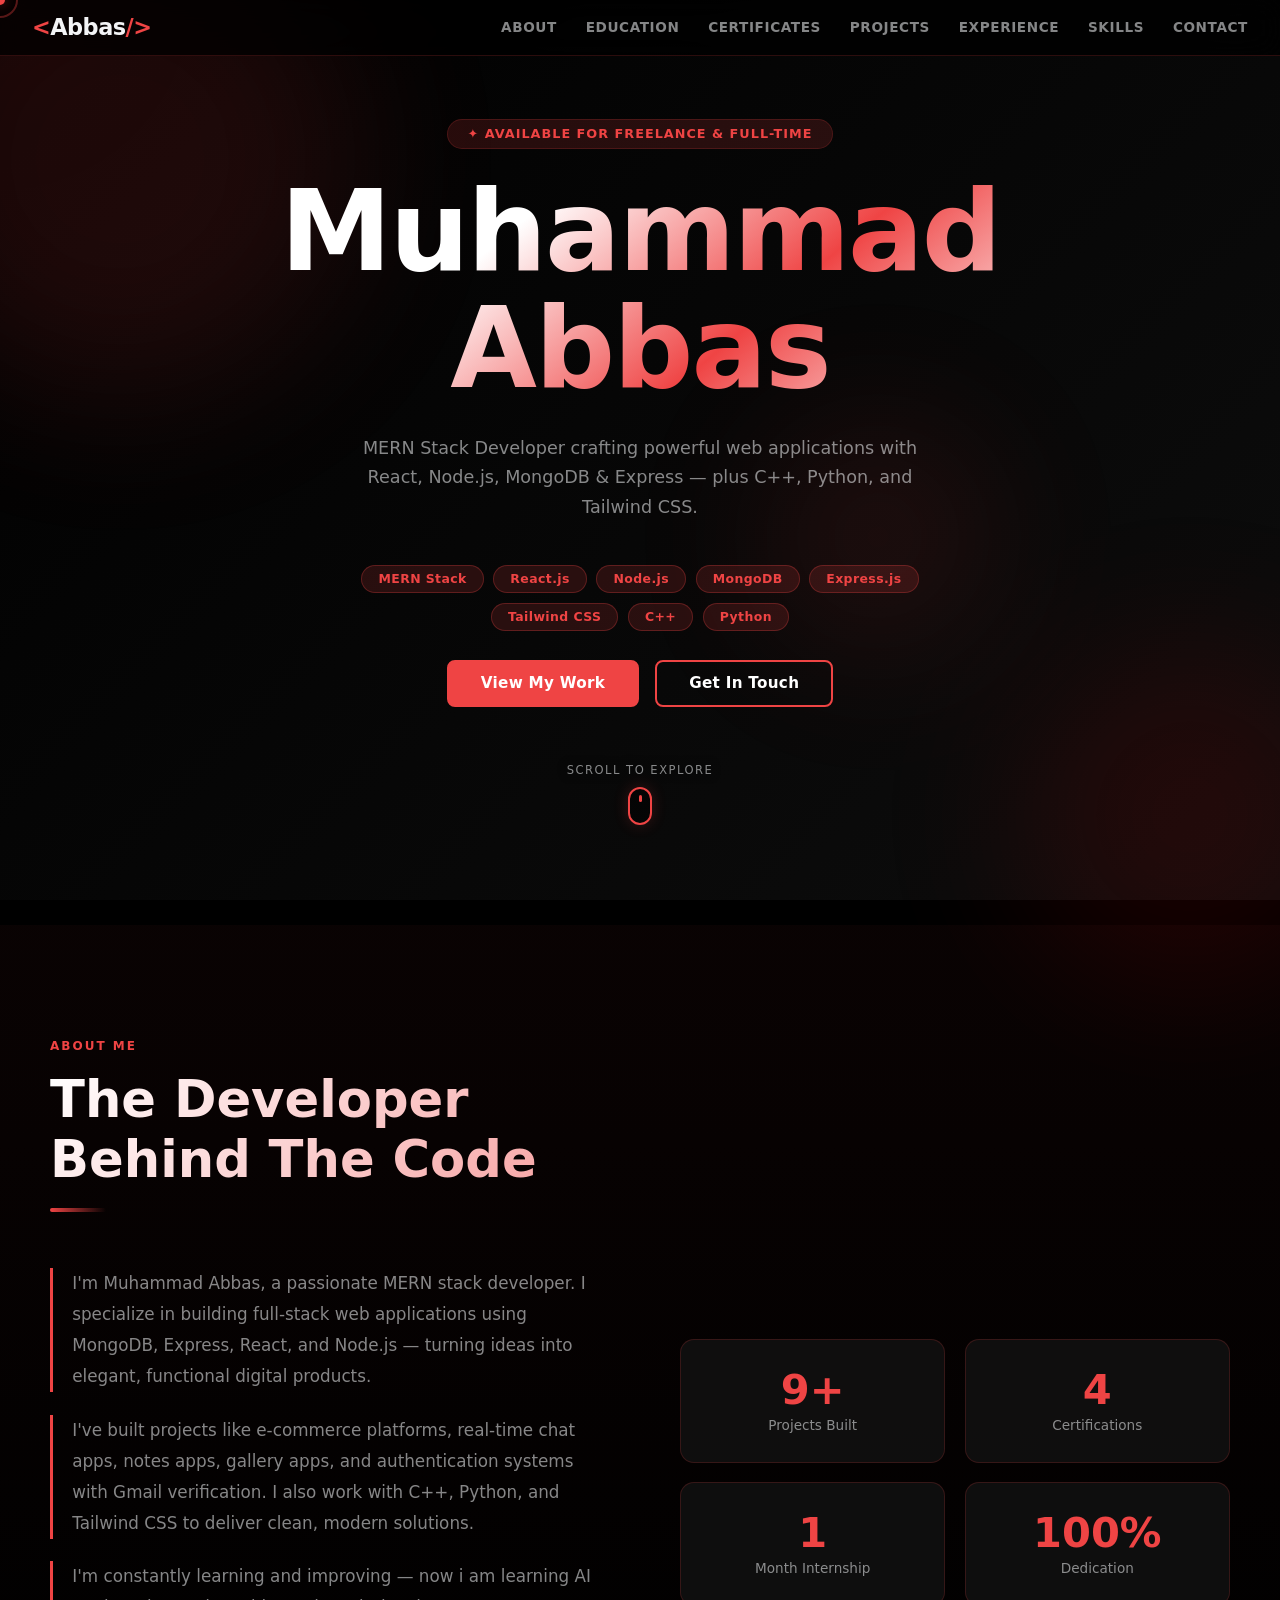
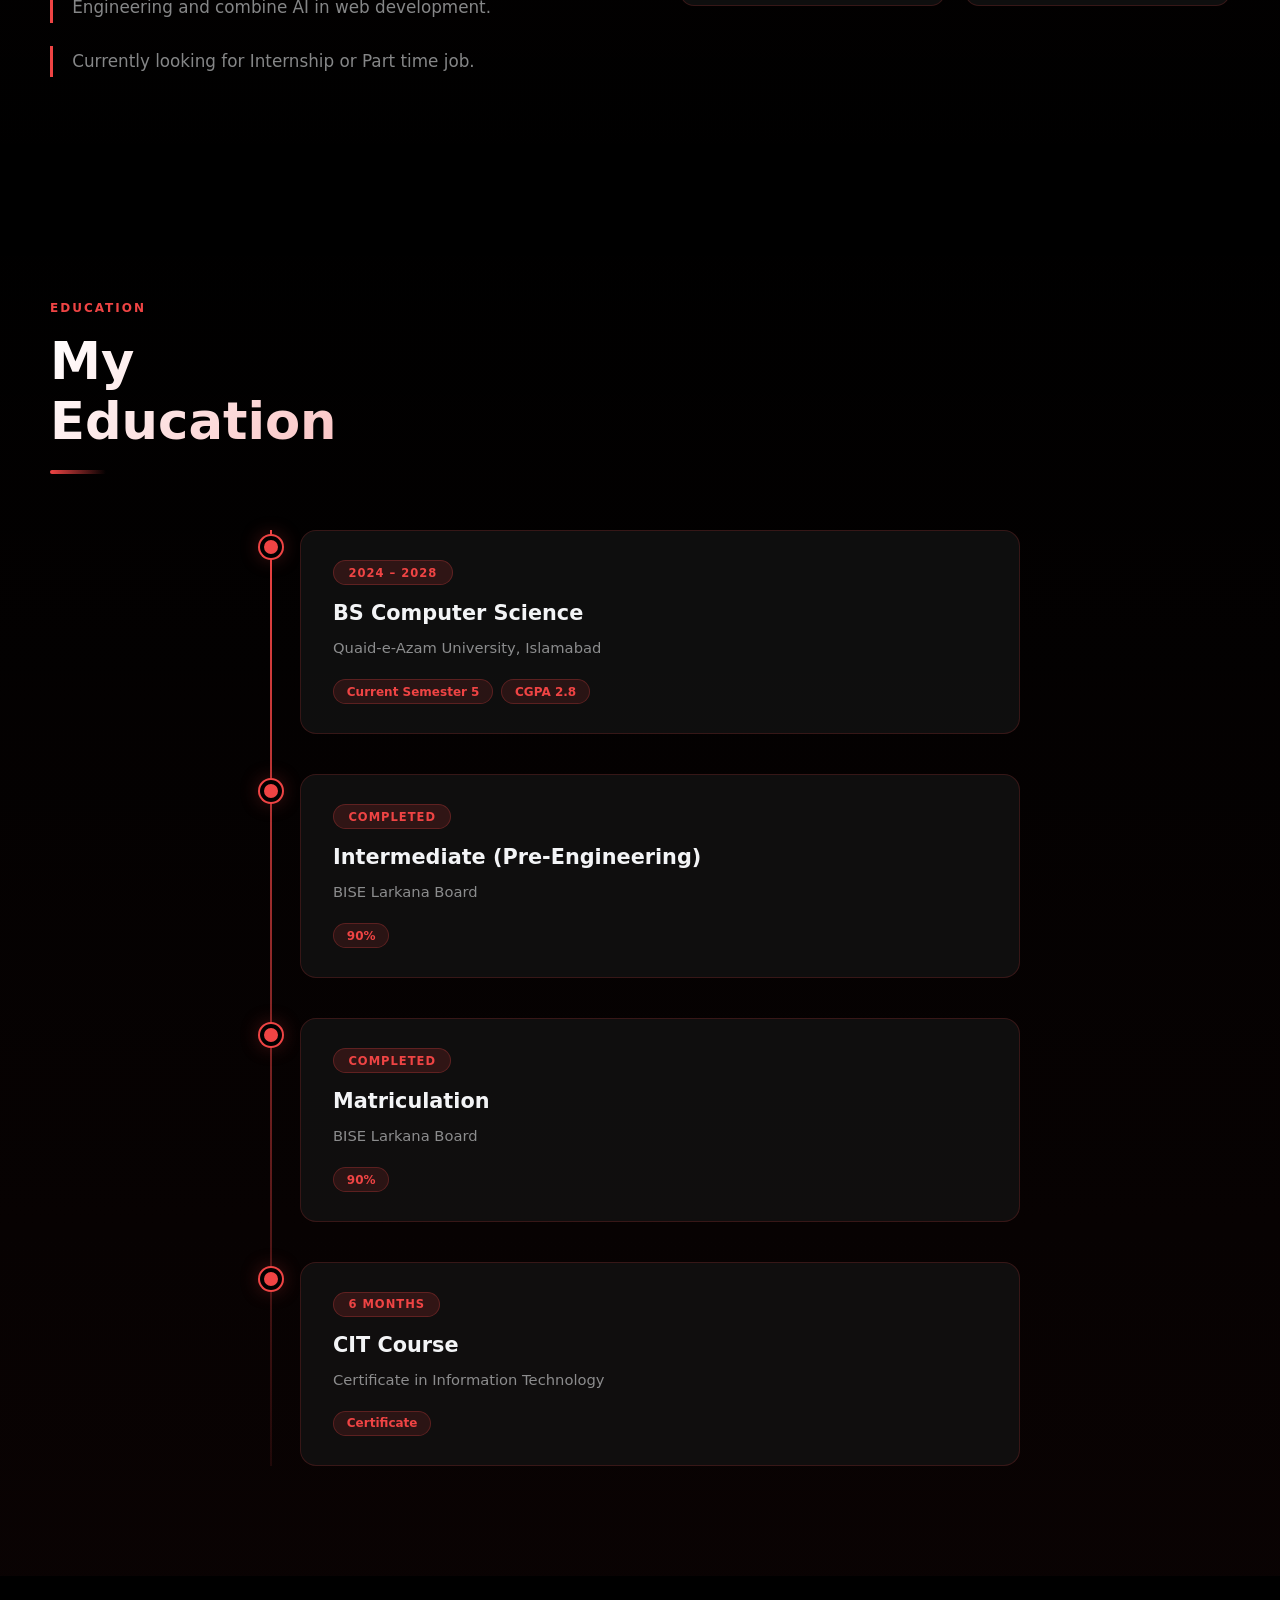
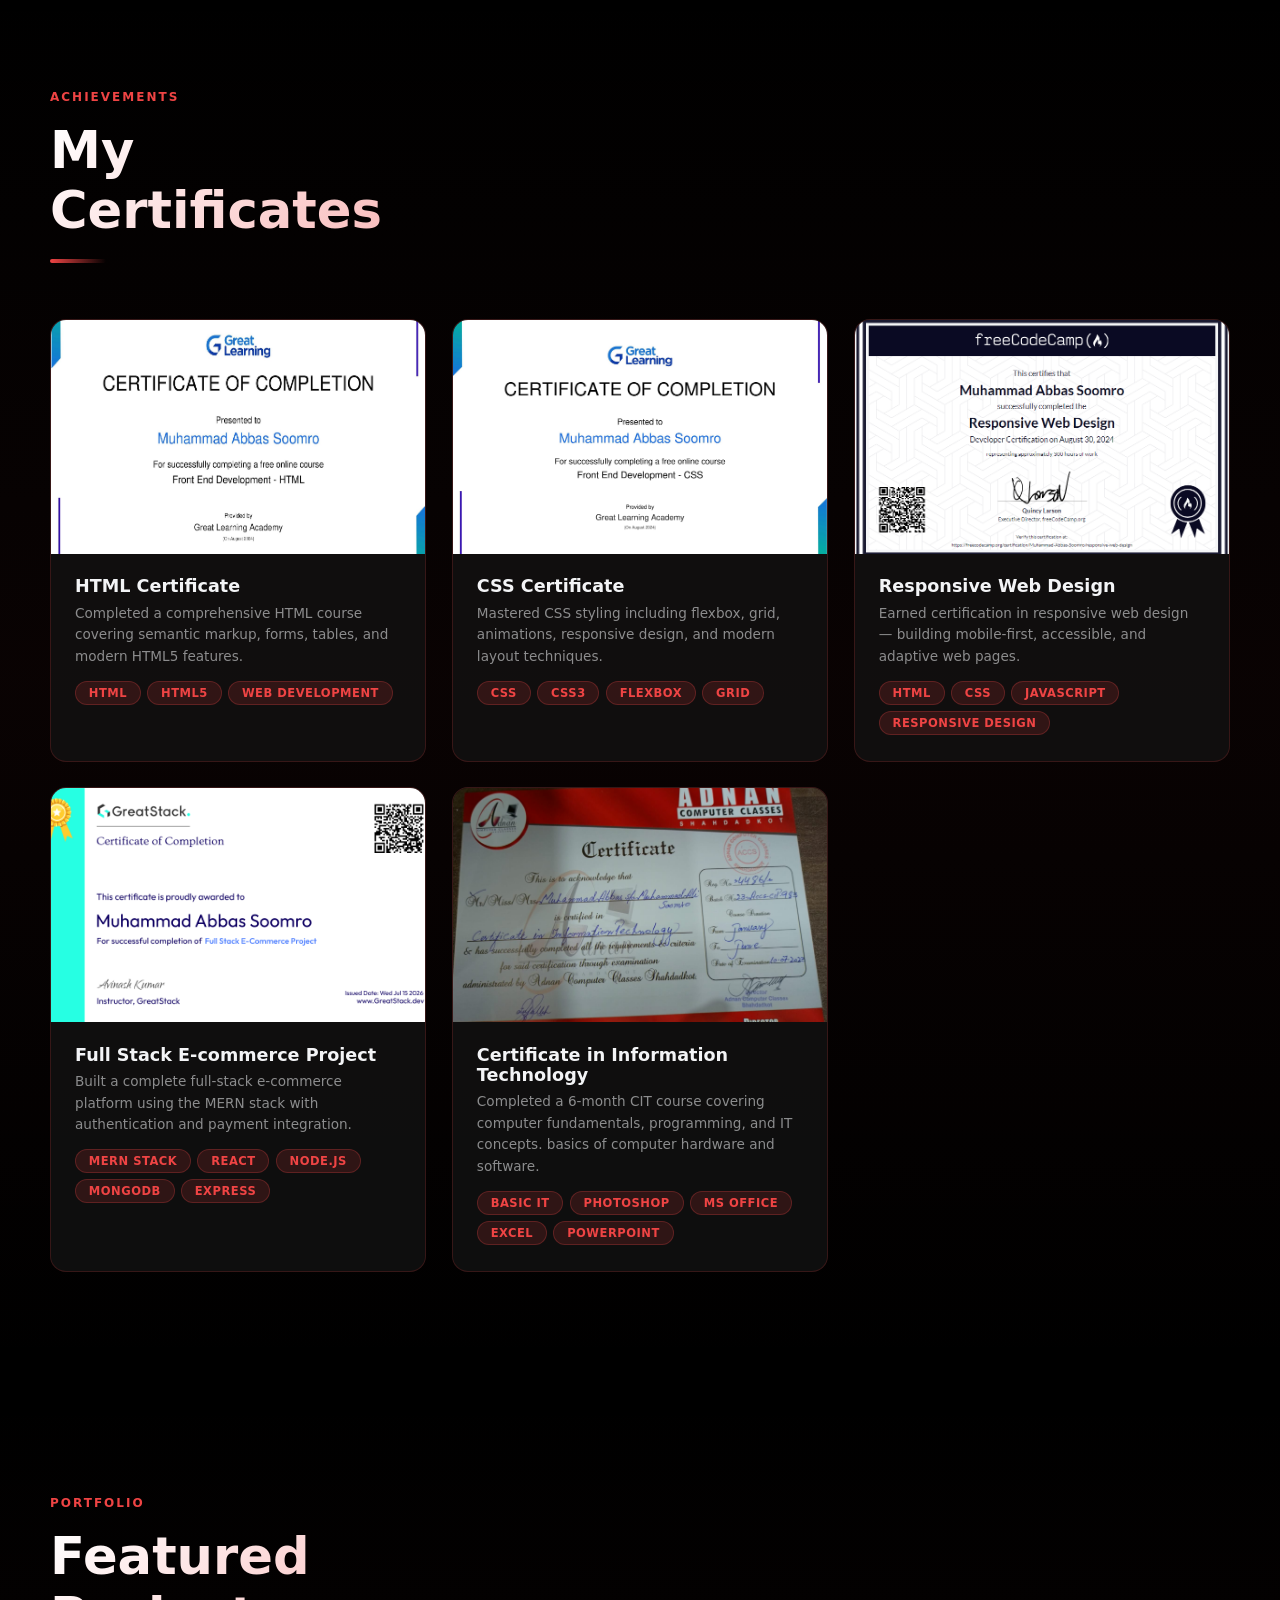
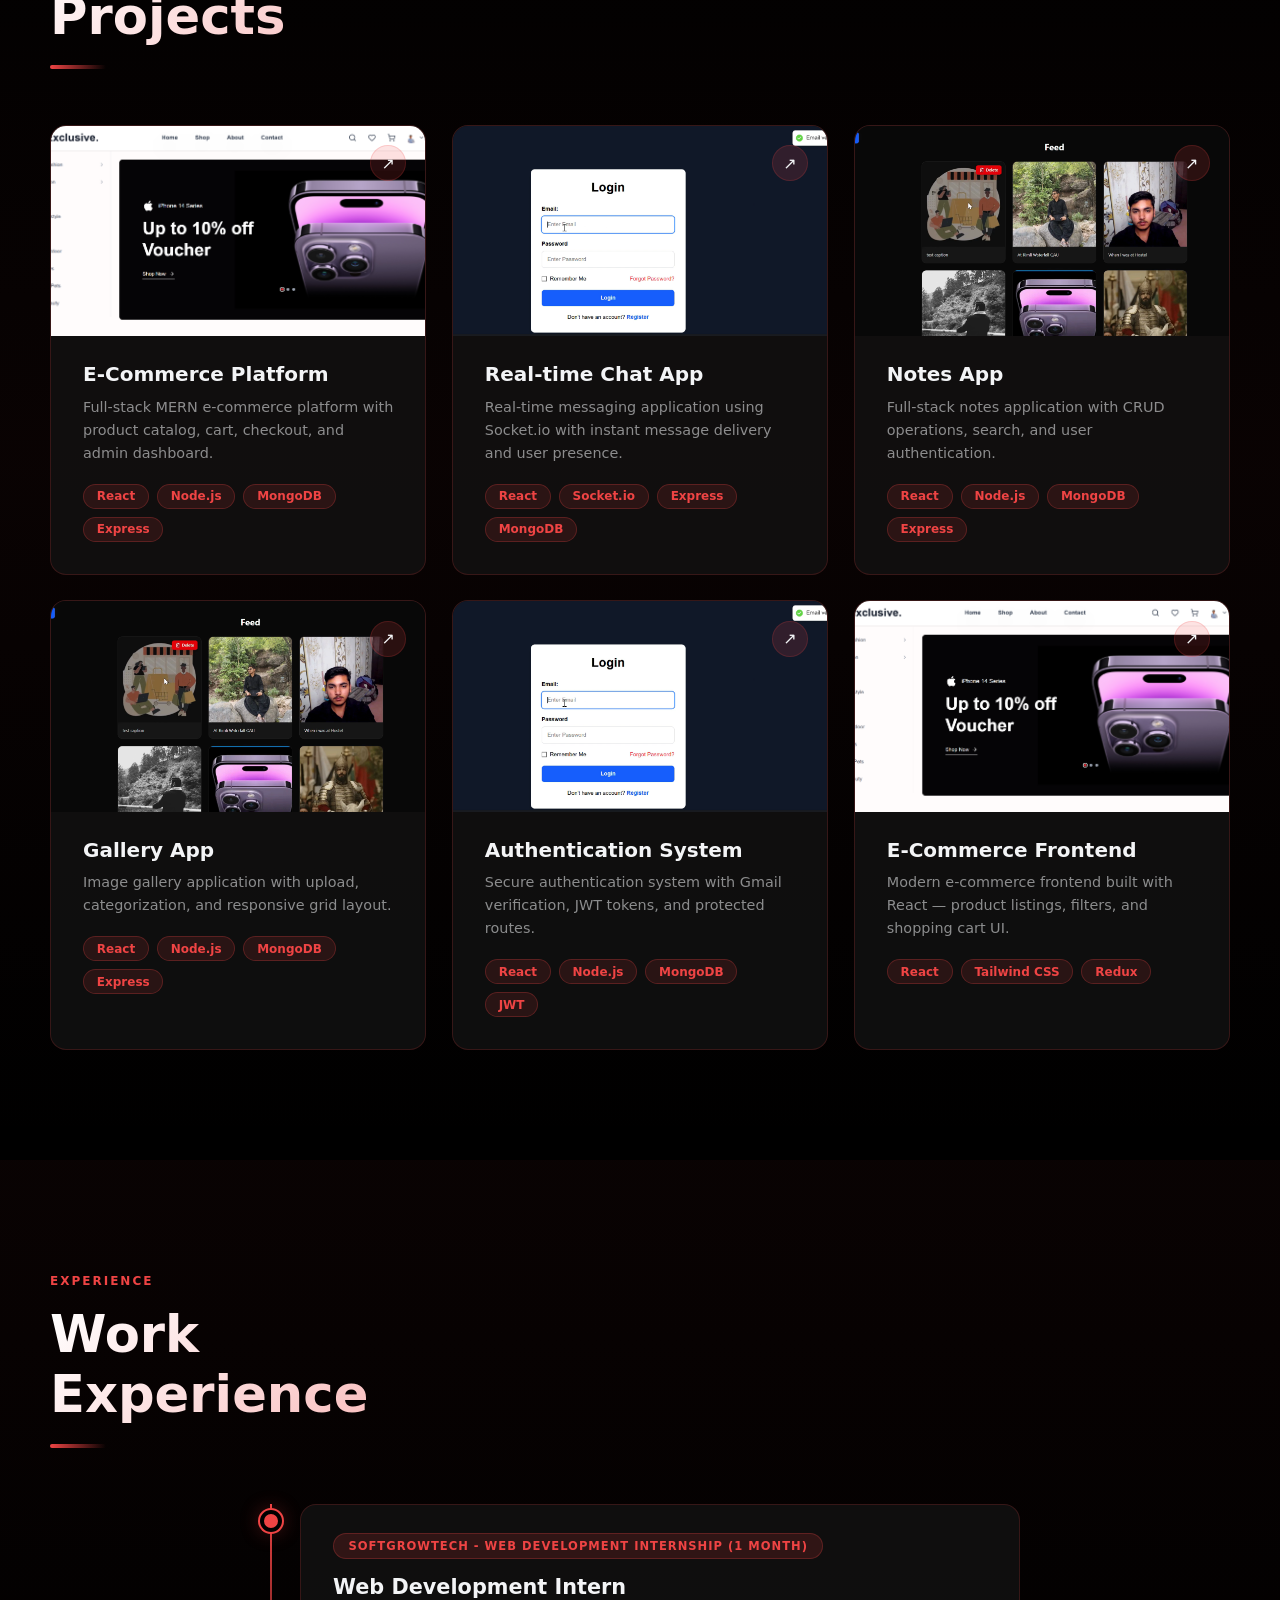
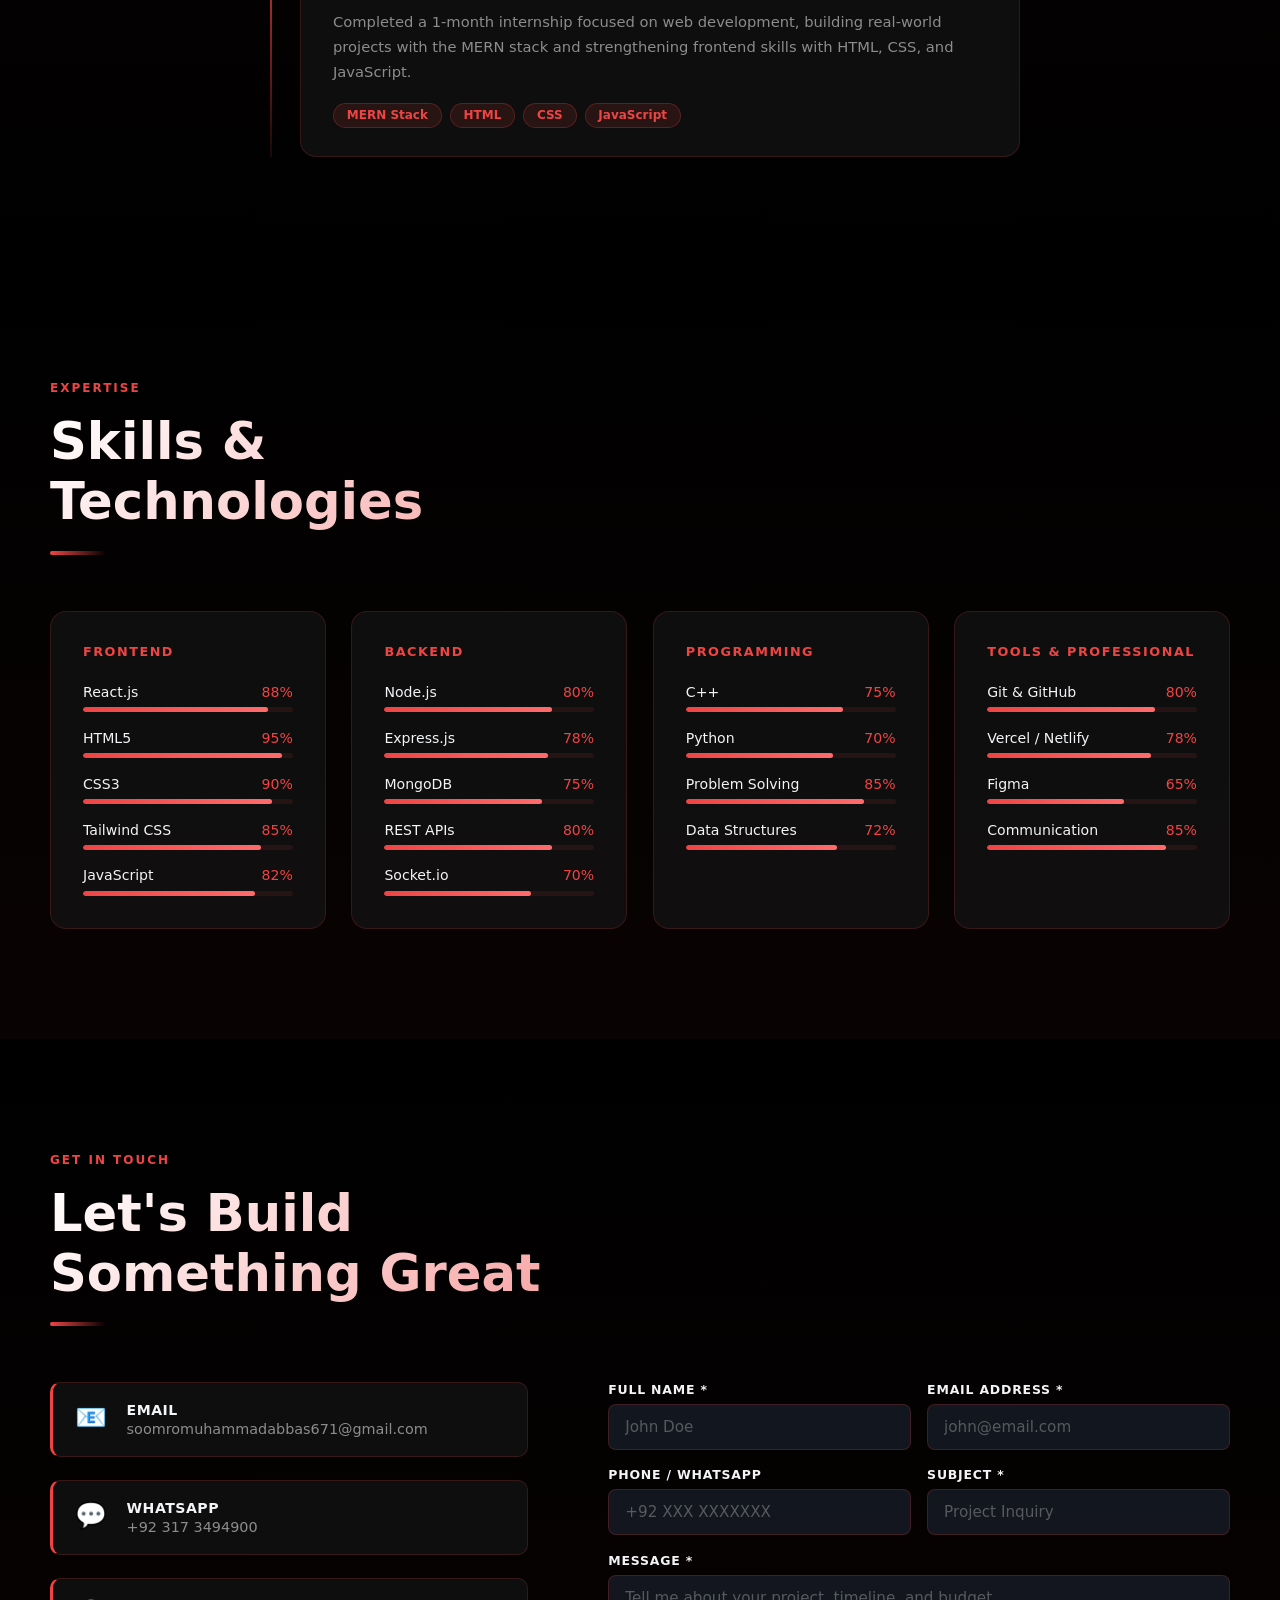
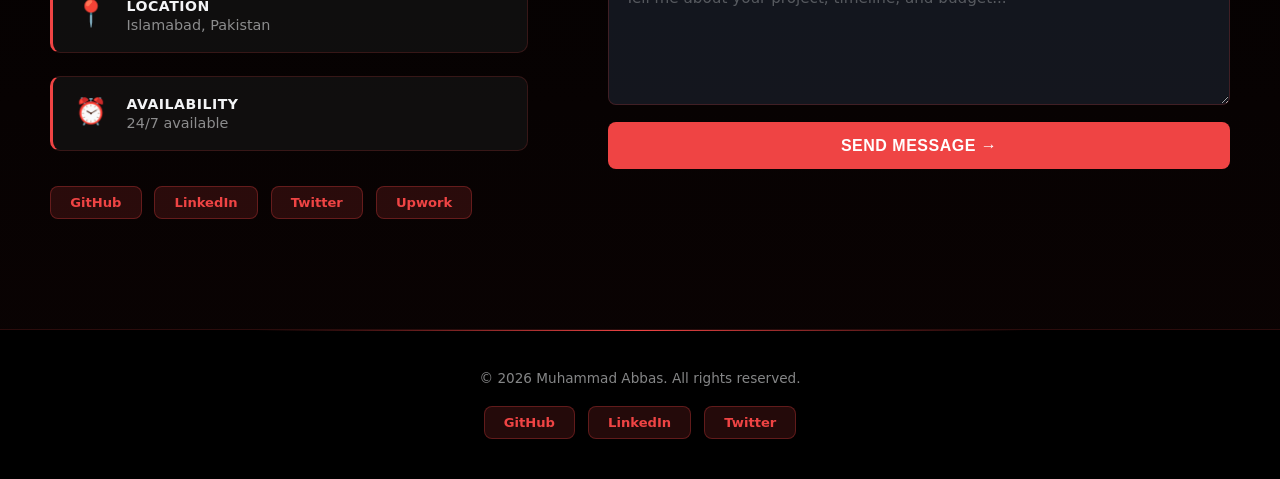
==== commit da2489f6: "update UI & details" ====
--- a/index.html
+++ b/index.html
@@ -155,6 +155,16 @@
       MERN Stack Developer crafting powerful web applications with
       React, Node.js, MongoDB & Express — plus C++, Python, and Tailwind CSS.
     </p>
+    <div class="hero-badges">
+      <span class="hero-badge">MERN Stack</span>
+      <span class="hero-badge">React.js</span>
+      <span class="hero-badge">Node.js</span>
+      <span class="hero-badge">MongoDB</span>
+      <span class="hero-badge">Express.js</span>
+      <span class="hero-badge">Tailwind CSS</span>
+      <span class="hero-badge">C++</span>
+      <span class="hero-badge">Python</span>
+    </div>
     <div class="hero-btns">
       <a href="#projects" class="btn btn-primary"><span>View My Work</span></a>
       <a href="#contact"  class="btn btn-outline"><span>Get In Touch</span></a>
@@ -175,7 +185,7 @@
     <div class="about-grid">
       <div class="about-text">
         <p>
-          I'm Muhammad Abbas, a passionate MERN stack developer based in Islamabad.
+          I'm Muhammad Abbas, a passionate MERN stack developer.
           I specialize in building full-stack web applications using MongoDB,
           Express, React, and Node.js — turning ideas into elegant, functional
           digital products.
@@ -187,13 +197,15 @@
           deliver clean, modern solutions.
         </p>
         <p>
-          I'm constantly learning and improving — completing certifications in
-          HTML, CSS, and Responsive Web Design to sharpen my frontend skills
-          and deliver pixel-perfect experiences.
+          I'm constantly learning and improving — now i am learning AI Engineering
+          and combine AI in web development.
         </p>
+        <p>
+          Currently looking for Internship or Part time job.
+        </p>
       </div>
       <div class="stats">
-        <div class="stat-card"><h3>6+</h3><p>Projects Built</p></div>
+        <div class="stat-card"><h3>9+</h3><p>Projects Built</p></div>
         <div class="stat-card"><h3>4</h3><p>Certifications</p></div>
         <div class="stat-card"><h3>1</h3><p>Month Internship</p></div>
         <div class="stat-card"><h3>100%</h3><p>Dedication</p></div>
@@ -216,7 +228,7 @@
           <h3>BS Computer Science</h3>
           <p>Quaid-e-Azam University, Islamabad</p>
           <div class="tags">
-            <span class="tag">Semester 5</span>
+            <span class="tag"> Current Semester 5</span>
             <span class="tag">CGPA 2.8</span>
           </div>
         </div>
@@ -248,7 +260,7 @@
         <div class="exp-content">
           <span class="exp-date">6 Months</span>
           <h3>CIT Course</h3>
-          <p>Computer Information Technology</p>
+          <p>Certificate in Information Technology</p>
           <div class="tags">
             <span class="tag">Certificate</span>
           </div>
@@ -350,7 +362,7 @@
           <div class="info-icon">⏰</div>
           <div>
             <h4>Availability</h4>
-            <p>Mon – Fri, 9 AM – 6 PM PKT</p>
+            <p>24/7 available</p>
           </div>
         </div>
         <div class="socials">
@@ -409,4 +421,4 @@
 
 <script src="script.js"></script>
 </body>
-</html>+</html>
--- a/style.css
+++ b/style.css
@@ -249,6 +249,37 @@
   color: var(--muted);
   line-height: 1.7;
   animation: fadeUp .9s .35s both;
+}
+
+.hero-badges {
+  display: flex;
+  flex-wrap: wrap;
+  justify-content: center;
+  gap: .6rem;
+  margin: 0 auto 1.8rem;
+  max-width: 640px;
+  animation: fadeUp .9s .45s both;
+}
+
+.hero-badge {
+  display: inline-flex;
+  align-items: center;
+  padding: .35rem 1rem;
+  border-radius: 999px;
+  font-size: .78rem;
+  font-weight: 600;
+  letter-spacing: .4px;
+  background: var(--red-dim);
+  color: var(--red);
+  border: 1px solid rgba(239, 68, 68, .28);
+  transition: all .3s;
+}
+
+.hero-badge:hover {
+  background: var(--red);
+  color: #fff;
+  transform: translateY(-3px);
+  box-shadow: 0 6px 20px var(--red-glow);
 }
 
 .hero-btns {
@@ -681,9 +712,15 @@
   line-height: 1.6;
 }
 
+.cert-badges {
+  display: flex;
+  flex-wrap: wrap;
+  gap: .4rem;
+  margin-top: .8rem;
+}
+
 .cert-badge {
   display: inline-block;
-  margin-top: .8rem;
   padding: .25rem .8rem;
   border-radius: 999px;
   font-size: .72rem;
@@ -693,6 +730,14 @@
   background: var(--red-dim);
   color: var(--red);
   border: 1px solid rgba(239, 68, 68, .25);
+  transition: all .25s;
+}
+
+.cert-badge:hover {
+  background: var(--red);
+  color: #fff;
+  transform: translateY(-2px);
+  box-shadow: 0 4px 12px var(--red-glow);
 }
 
 /* ==================== PROJECTS ==================== */
@@ -758,12 +803,6 @@
   padding: 1.6rem 2rem 2rem;
   position: relative;
   z-index: 2;
-}
-
-.proj-emoji {
-  font-size: 2.4rem;
-  margin-bottom: .8rem;
-  display: block;
 }
 
 .proj-card h3 {
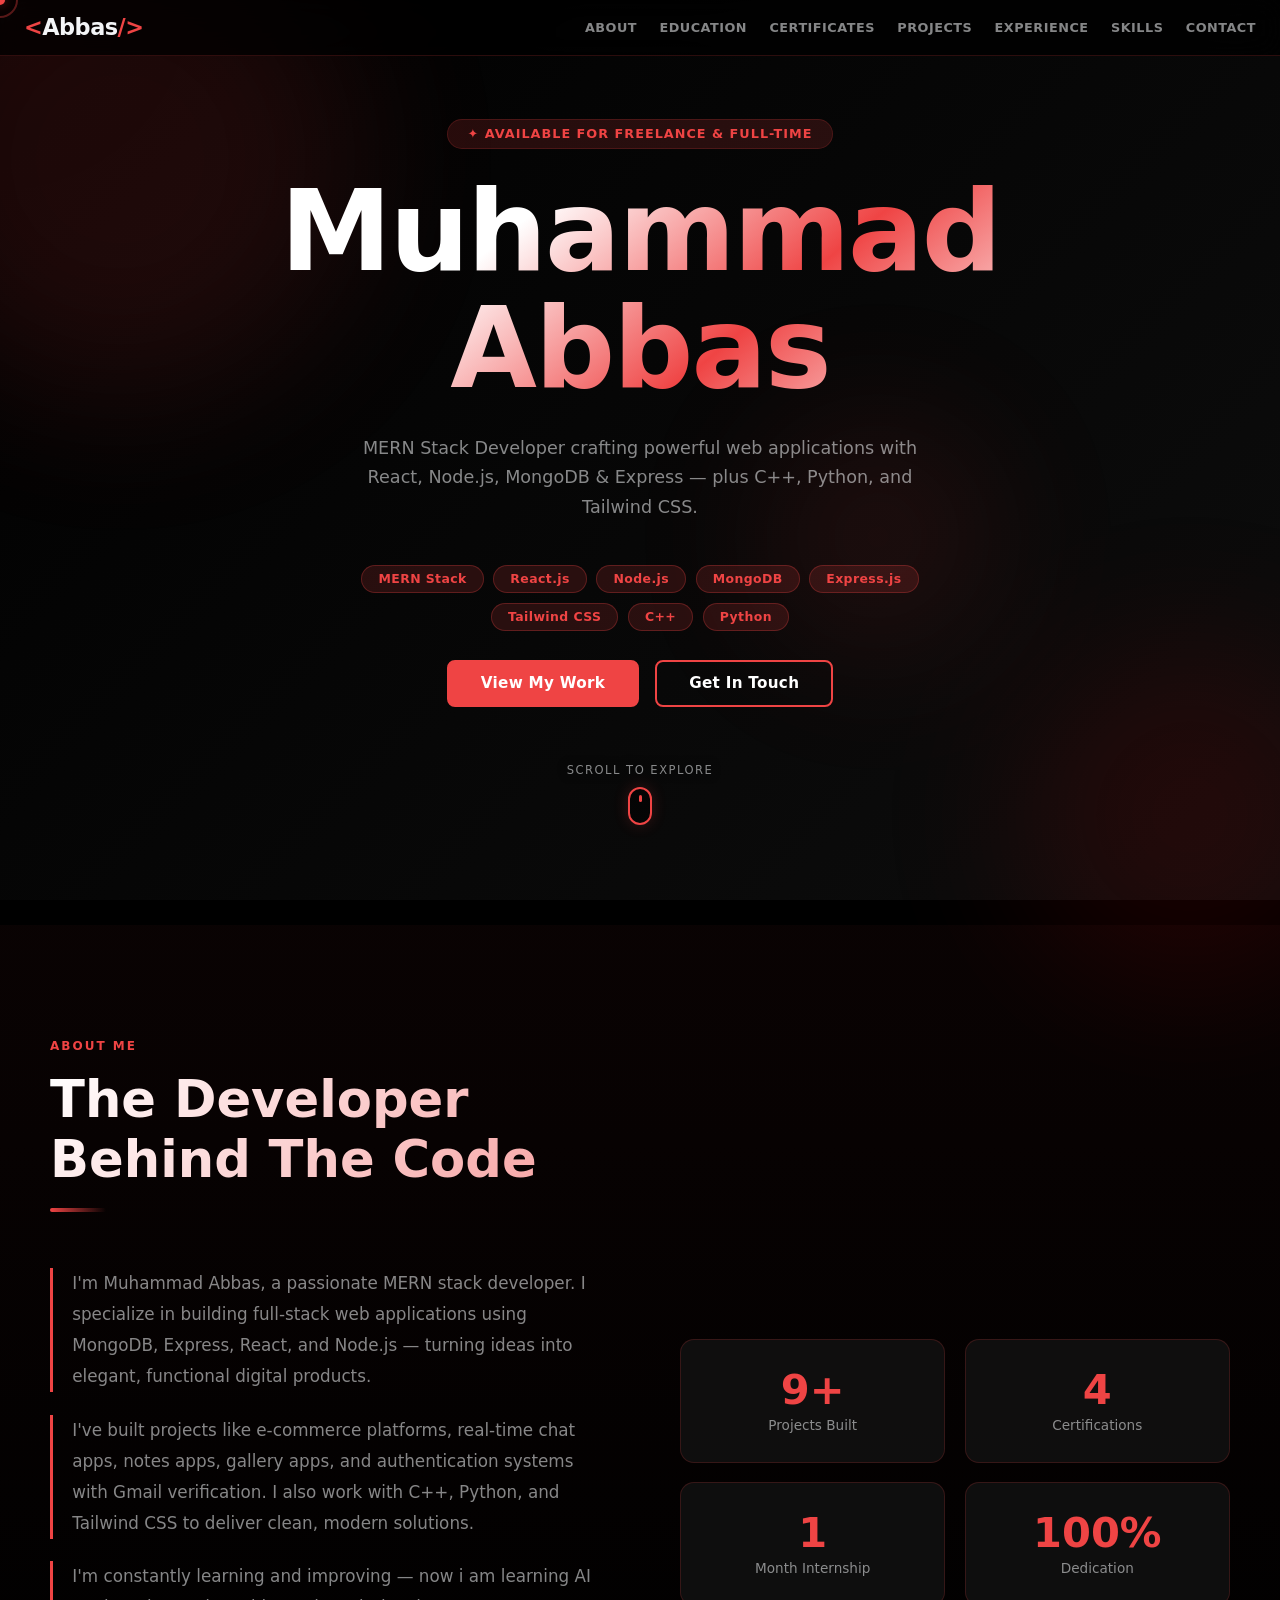
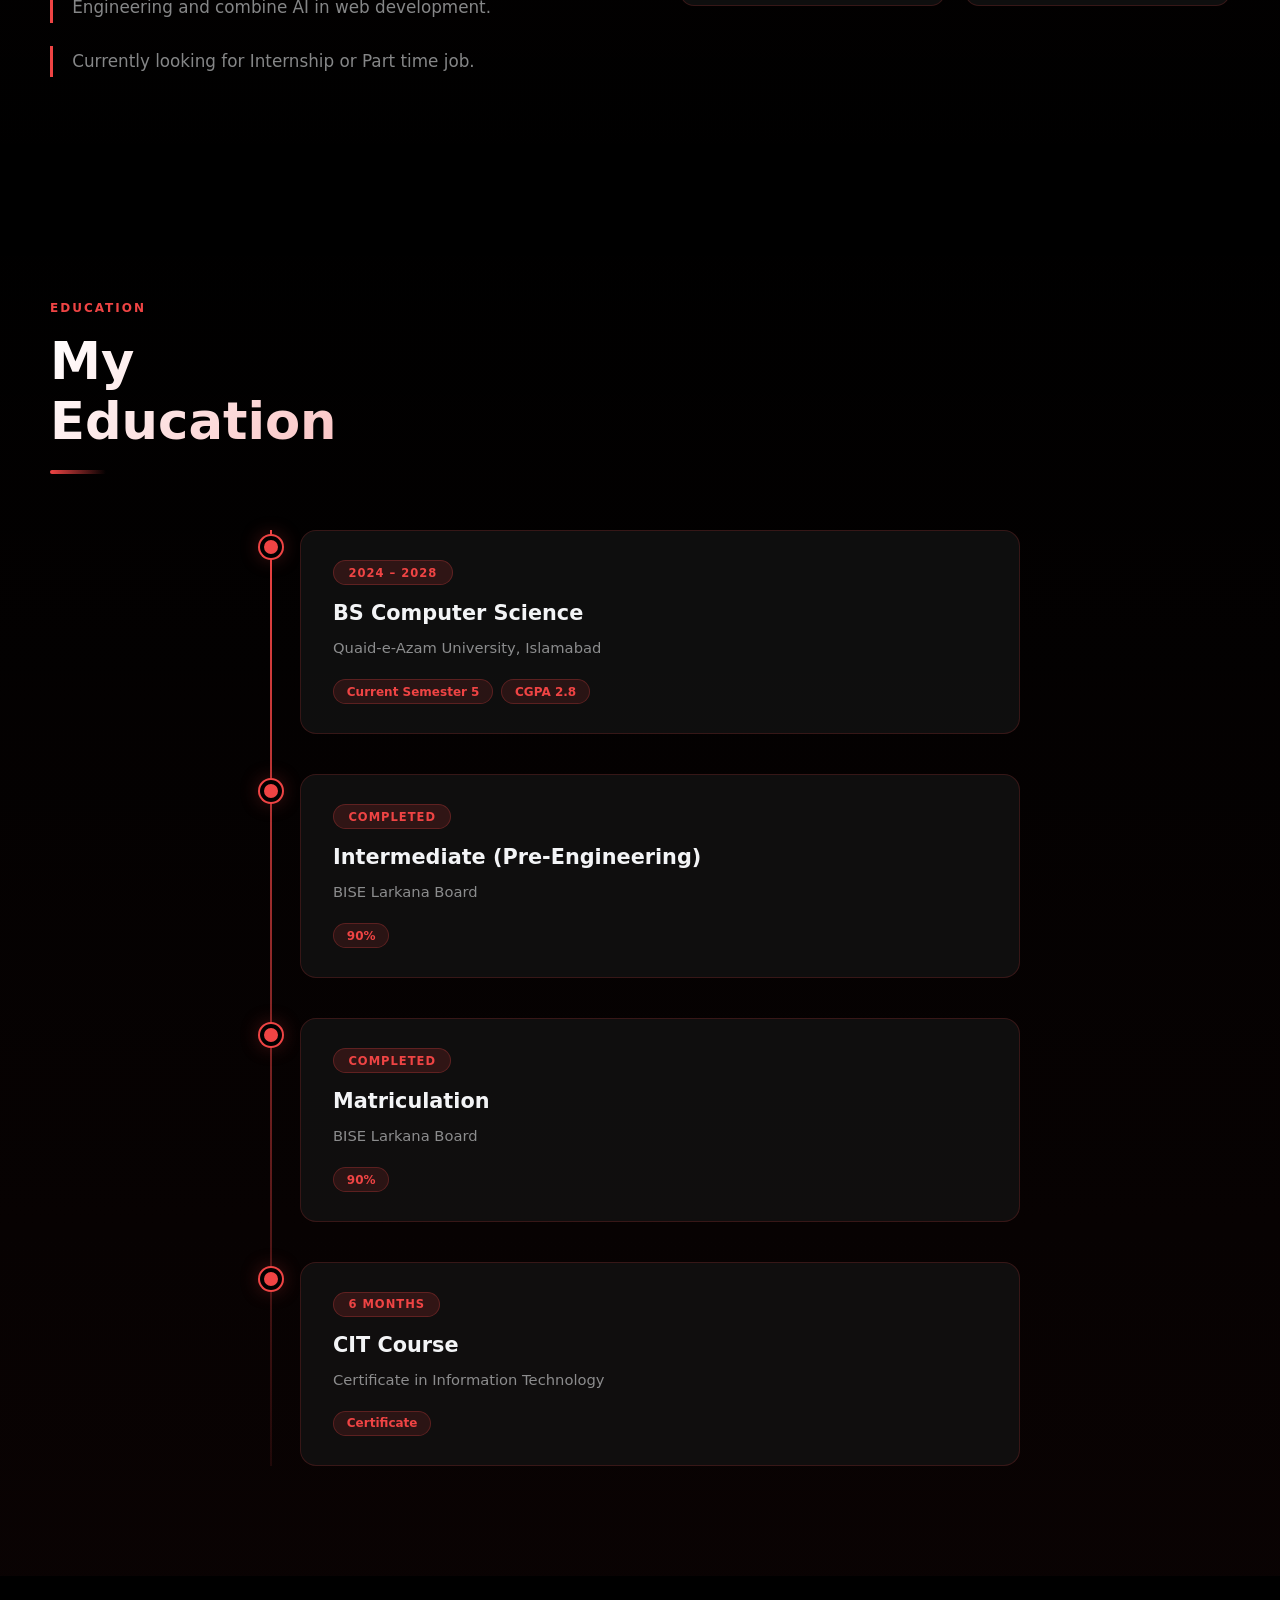
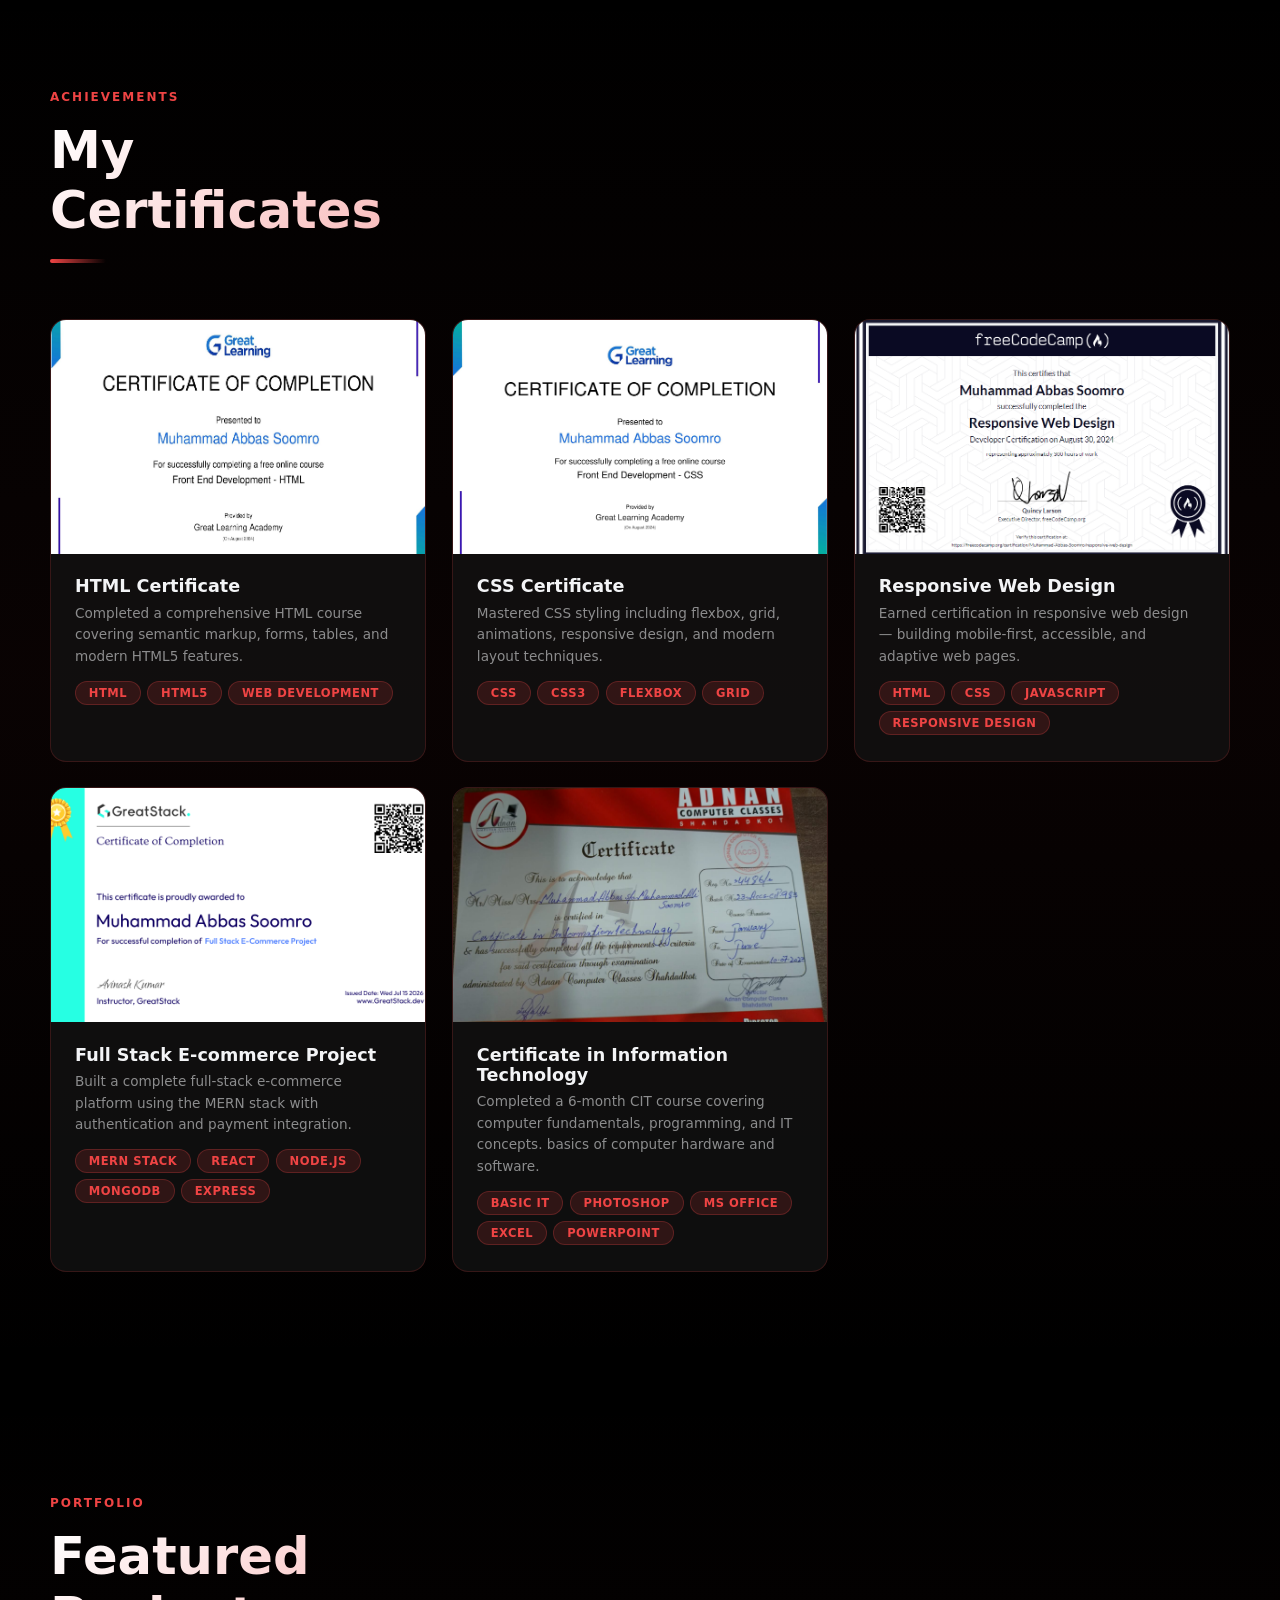
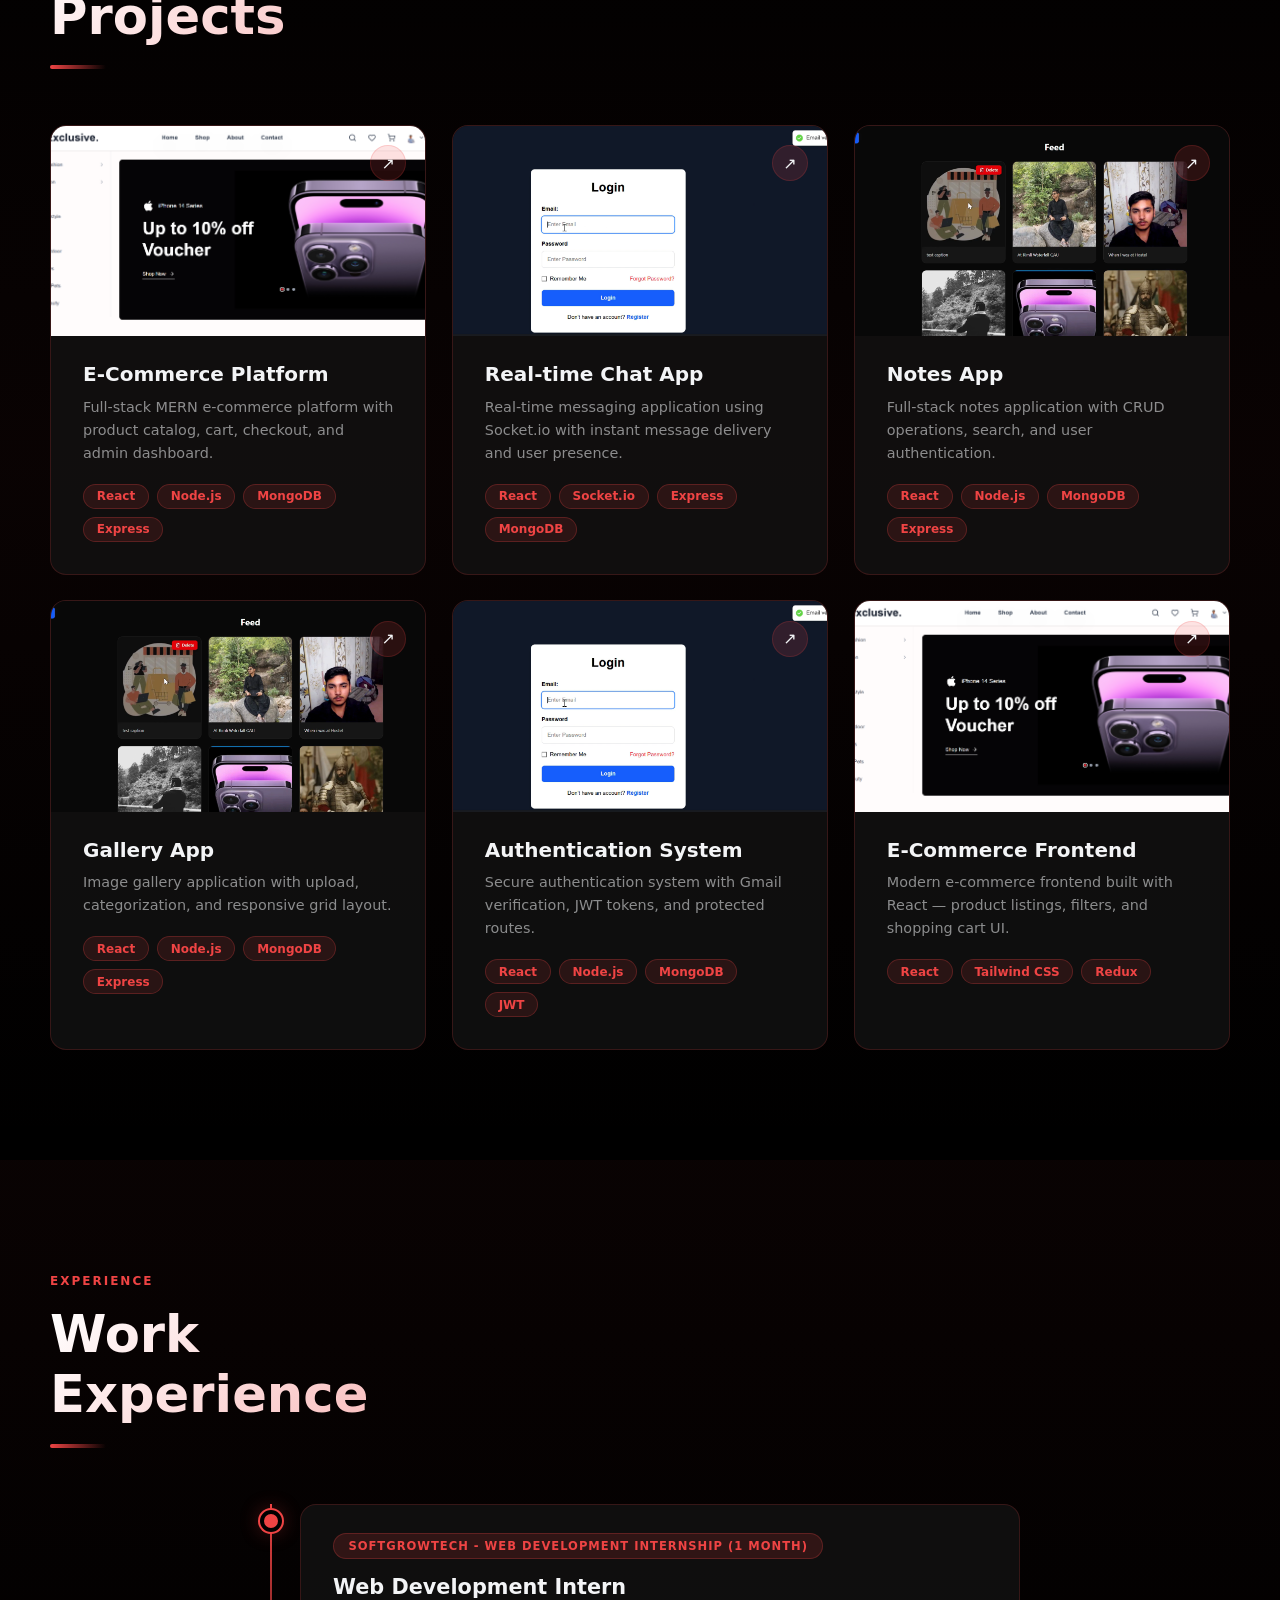
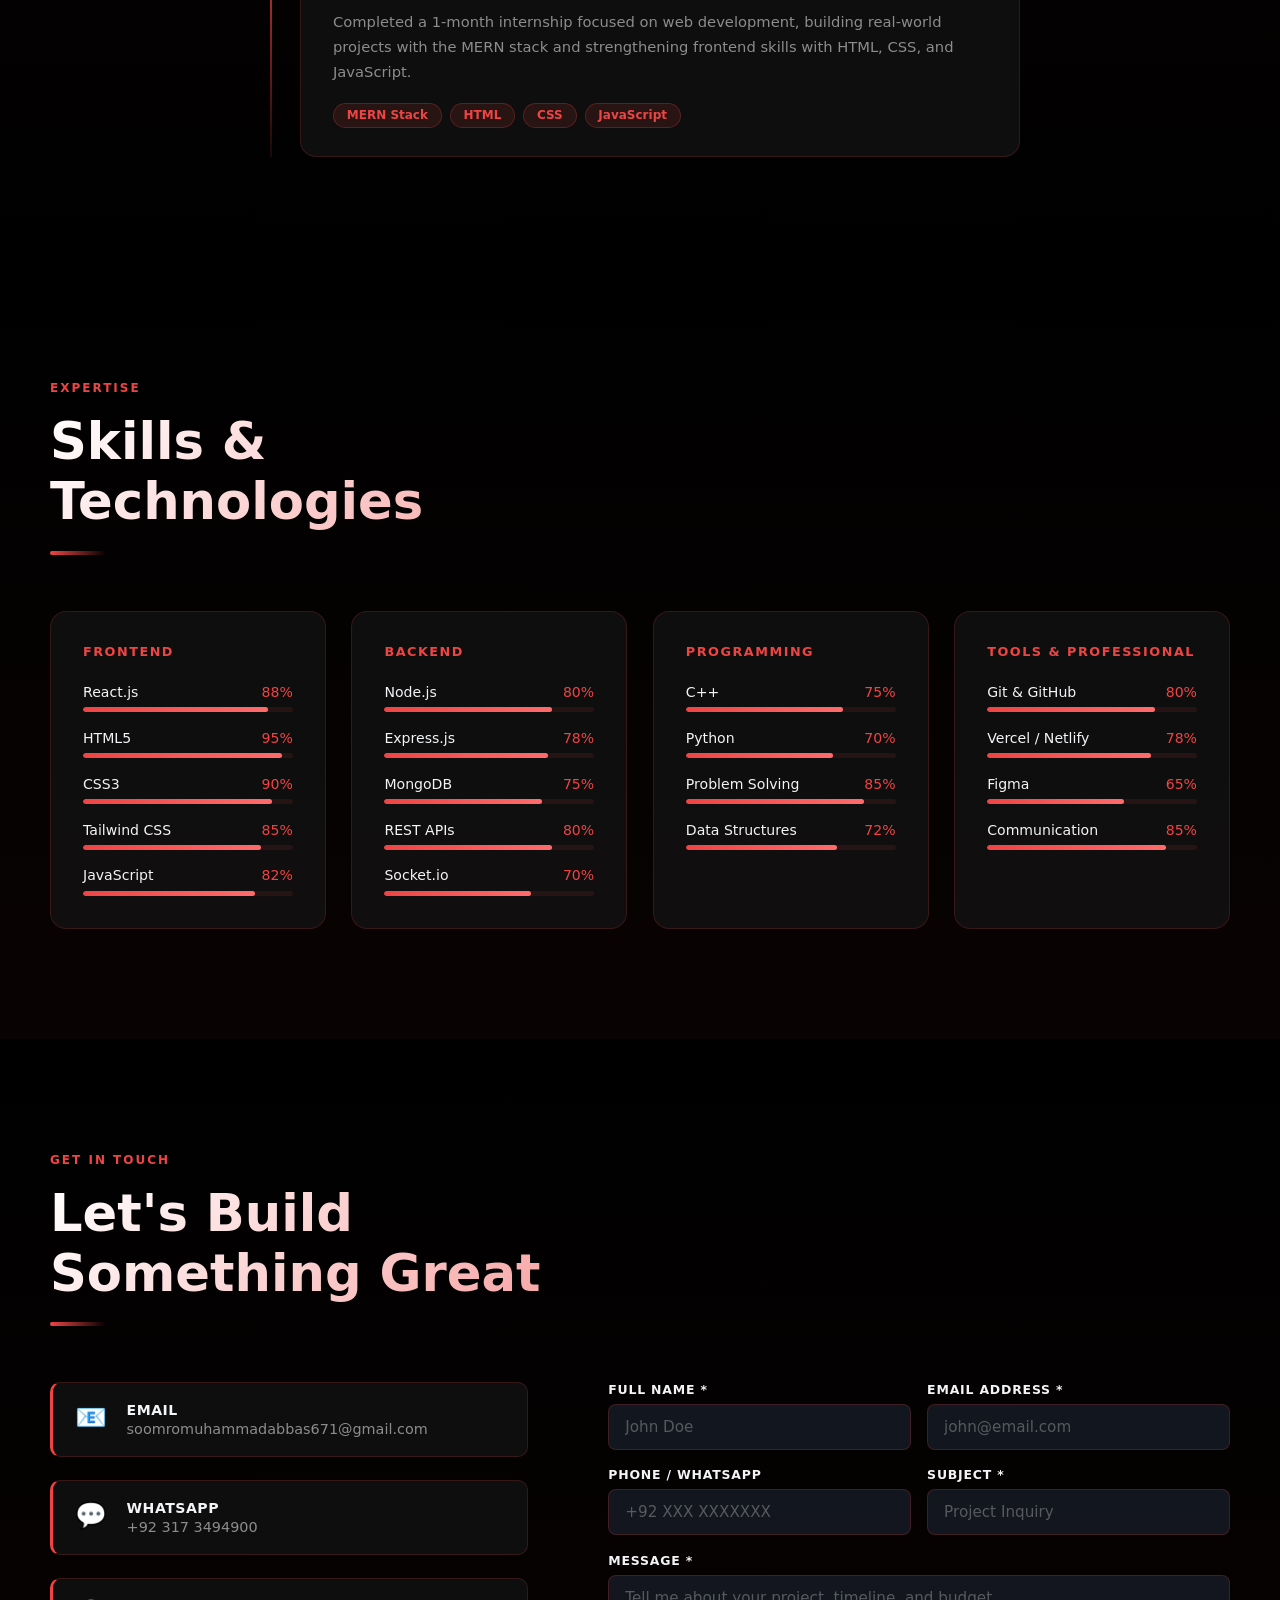
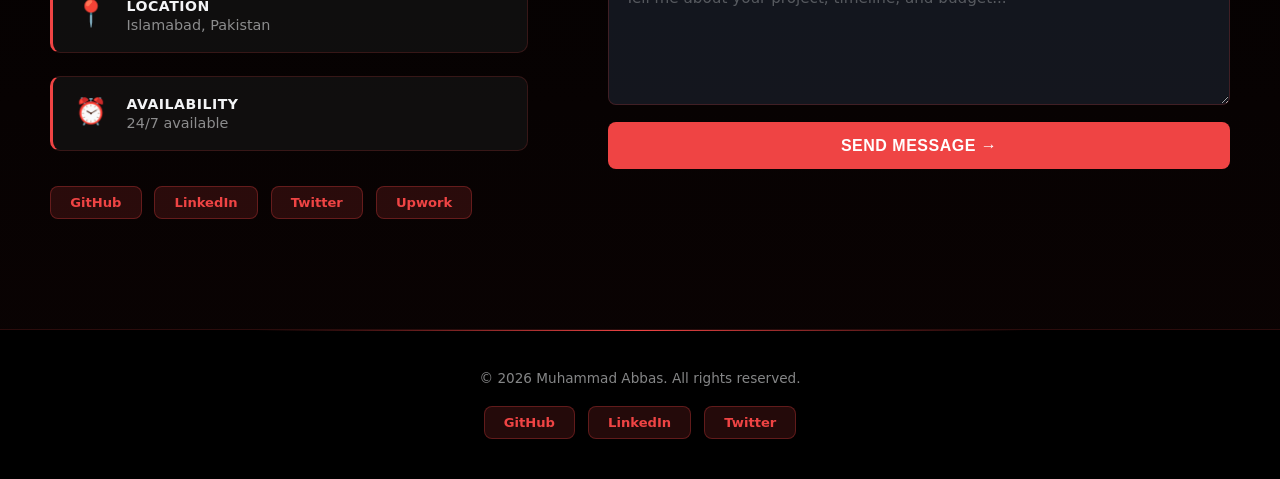
==== commit dc350ca1: "add in Search Engine" ====
--- a/index.html
+++ b/index.html
@@ -5,7 +5,8 @@
   <meta name="viewport" content="width=device-width, initial-scale=1.0" />
 
   <!-- ==================== SEO ==================== -->
-  <title>Muhammad Abbas | MERN Stack Developer in Islamabad, Pakistan</title>
+  <title>Muhammad Abbas | MERN Stack Developer</title>
+  <meta name="google-site-verification" content="puolsBZ8aUjfKOMTWSqjP5aeZhN-jo17VUcYbD3_L_Y" />
   <meta name="description" content="Muhammad Abbas is a MERN Stack Developer in Islamabad, Pakistan specializing in React, Node.js, MongoDB, Express, C++, Python, and Tailwind CSS. View projects, certificates, and education." />
   <meta name="keywords" content="Muhammad Abbas, MERN Stack Developer, Web Developer Islamabad, React Developer, Node.js Developer, MongoDB, Express, Full Stack Developer Pakistan, C++, Python, Tailwind CSS" />
   <meta name="author" content="Muhammad Abbas" />
--- a/style.css
+++ b/style.css
@@ -117,7 +117,7 @@
   background: rgba(0, 0, 0, .75);
   backdrop-filter: blur(14px);
   border-bottom: 1px solid var(--border);
-  padding: .9rem 2rem;
+  padding: .9rem 1.5rem;
   display: flex;
   align-items: center;
   justify-content: space-between;
@@ -148,17 +148,18 @@
 
 .nav-links {
   display: flex;
-  gap: 1.8rem;
+  gap: 1.4rem;
 }
 
 .nav-links a {
-  font-size: .85rem;
+  font-size: .8rem;
   font-weight: 600;
   text-transform: uppercase;
-  letter-spacing: .6px;
+  letter-spacing: .5px;
   color: var(--muted);
   position: relative;
   transition: color .25s;
+  white-space: nowrap;
 }
 
 .nav-links a::after {
@@ -186,14 +187,28 @@
   flex-direction: column;
   gap: 5px;
   cursor: none;
+  padding: 8px;
+  z-index: 600;
 }
 
 .ham span {
-  width: 24px;
-  height: 2.5px;
+  width: 26px;
+  height: 3px;
   background: #fff;
   border-radius: 2px;
   transition: .3s;
+}
+
+.ham.open span:nth-child(1) {
+  transform: translateY(8px) rotate(45deg);
+}
+
+.ham.open span:nth-child(2) {
+  opacity: 0;
+}
+
+.ham.open span:nth-child(3) {
+  transform: translateY(-8px) rotate(-45deg);
 }
 
 /* ==================== HERO ==================== */
@@ -1265,6 +1280,16 @@
   }
 }
 
+@keyframes fadeIn {
+  from {
+    opacity: 0;
+  }
+
+  to {
+    opacity: 1;
+  }
+}
+
 /* ==================== RESPONSIVE ==================== */
 @media(max-width:1024px) {
   .nav-links {
@@ -1310,17 +1335,28 @@
     flex-direction: column;
     align-items: center;
     justify-content: center;
-    gap: 2rem;
+    gap: 1.8rem;
   }
 
   .mob-menu.open {
     display: flex;
+    animation: fadeIn .3s ease;
   }
 
   .mob-menu a {
-    font-size: 1.4rem;
+    font-size: 1.3rem;
     font-weight: 700;
     color: #fff;
+    text-transform: uppercase;
+    letter-spacing: 1px;
+    padding: .4rem 1rem;
+    border-radius: 8px;
+    transition: all .3s;
+  }
+
+  .mob-menu a:hover {
+    color: var(--red);
+    background: var(--red-dim);
   }
 }
 
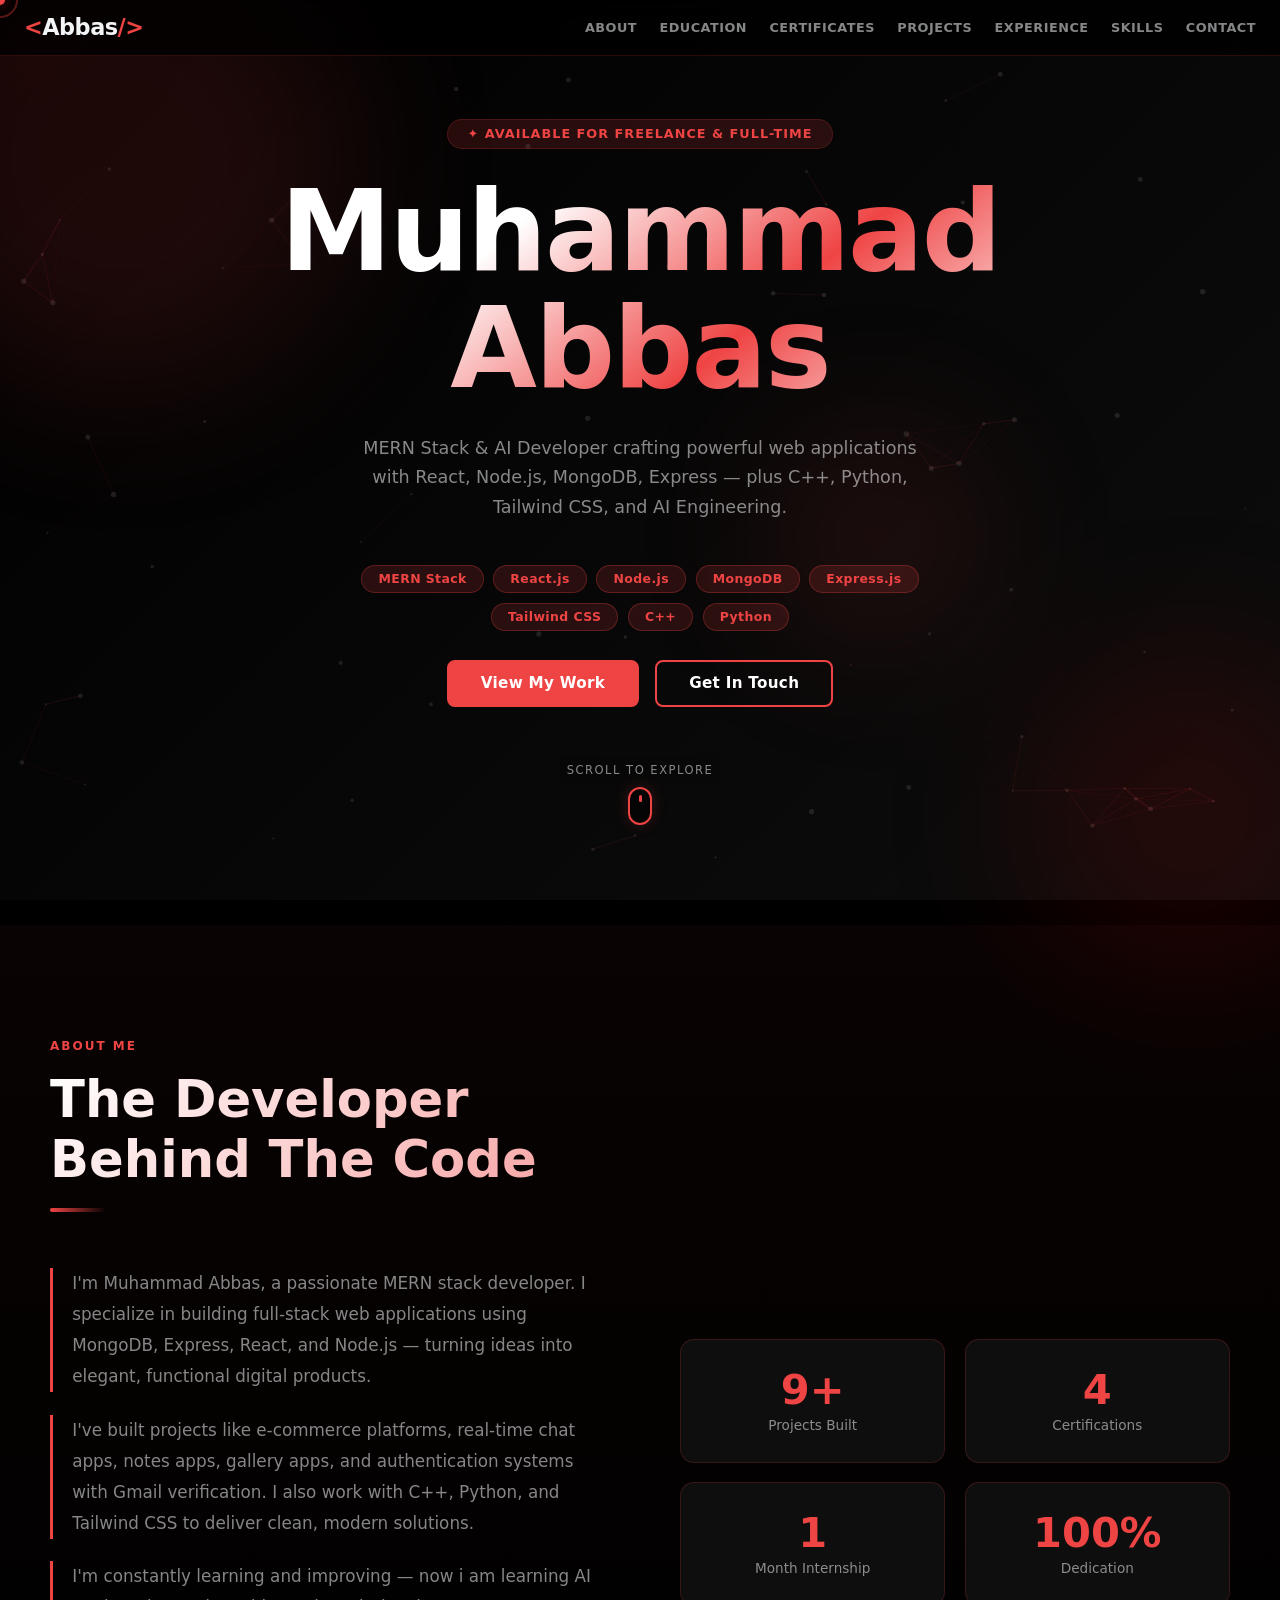
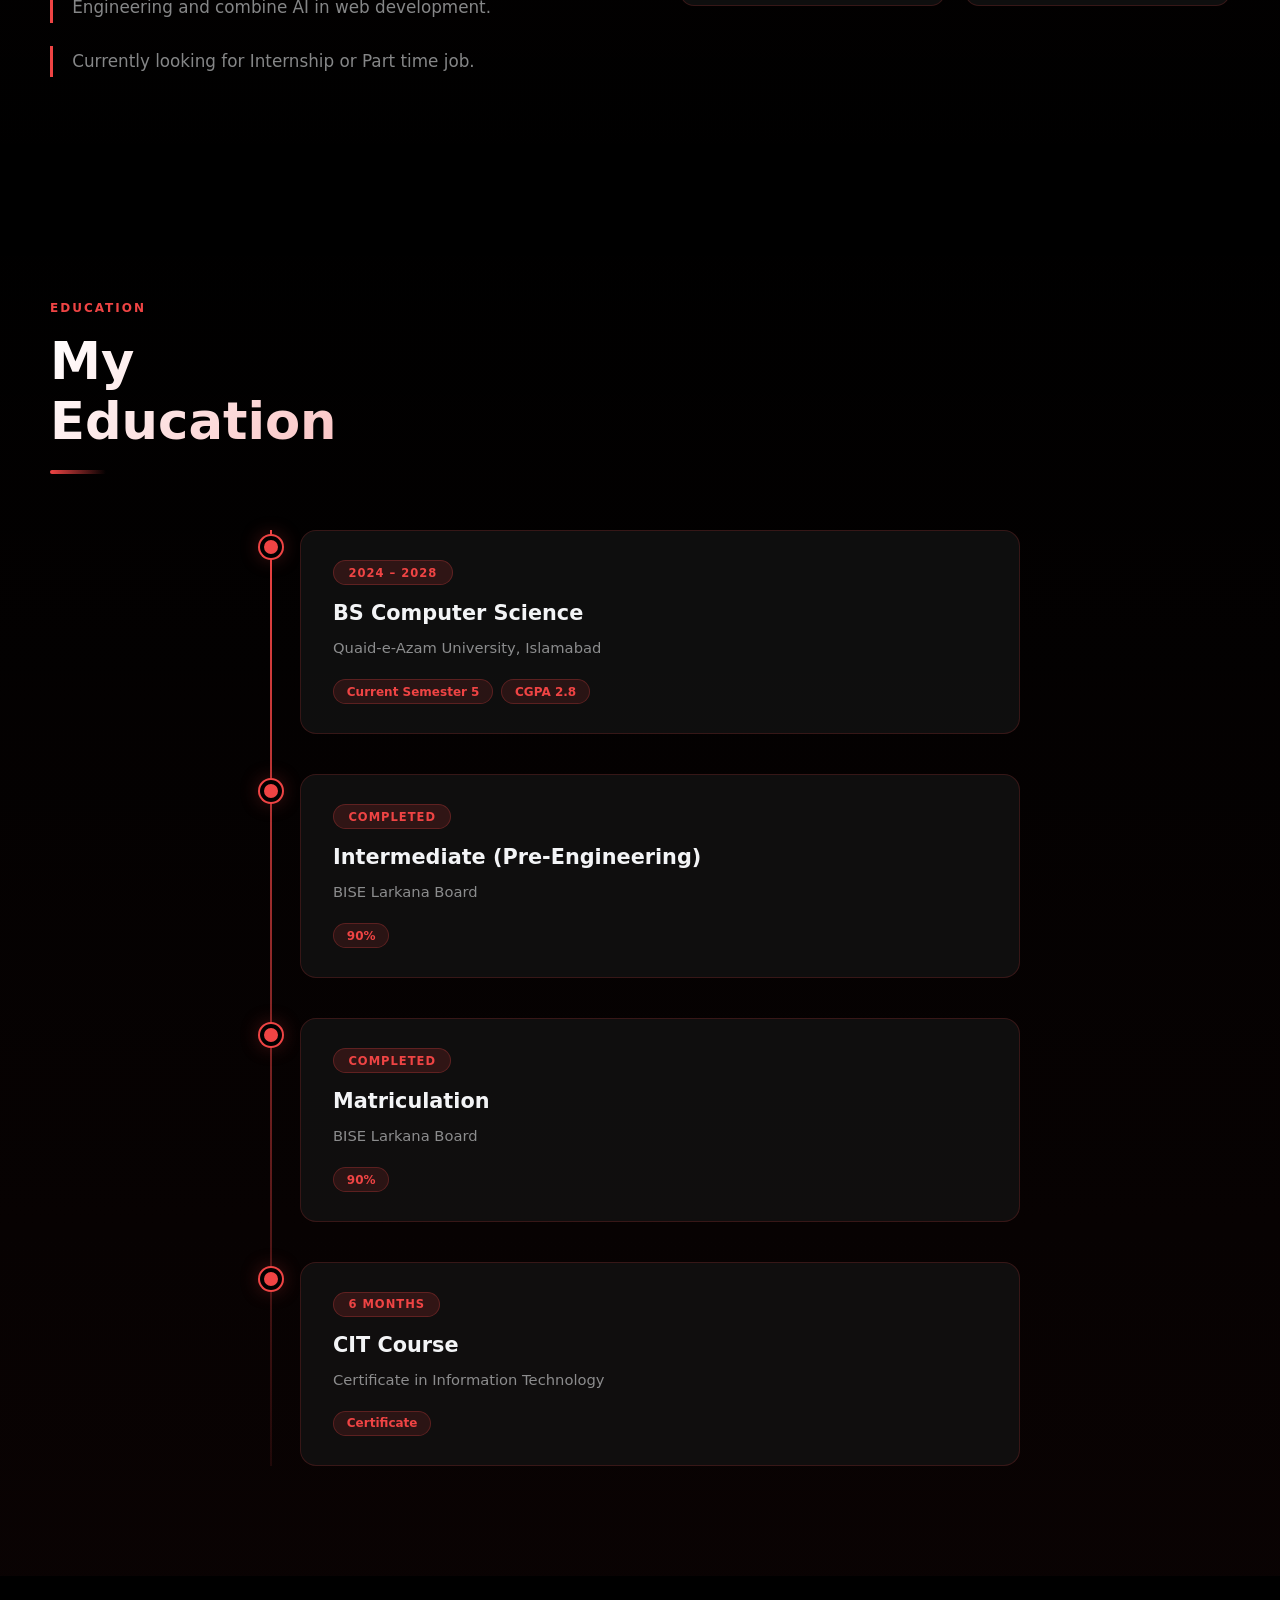
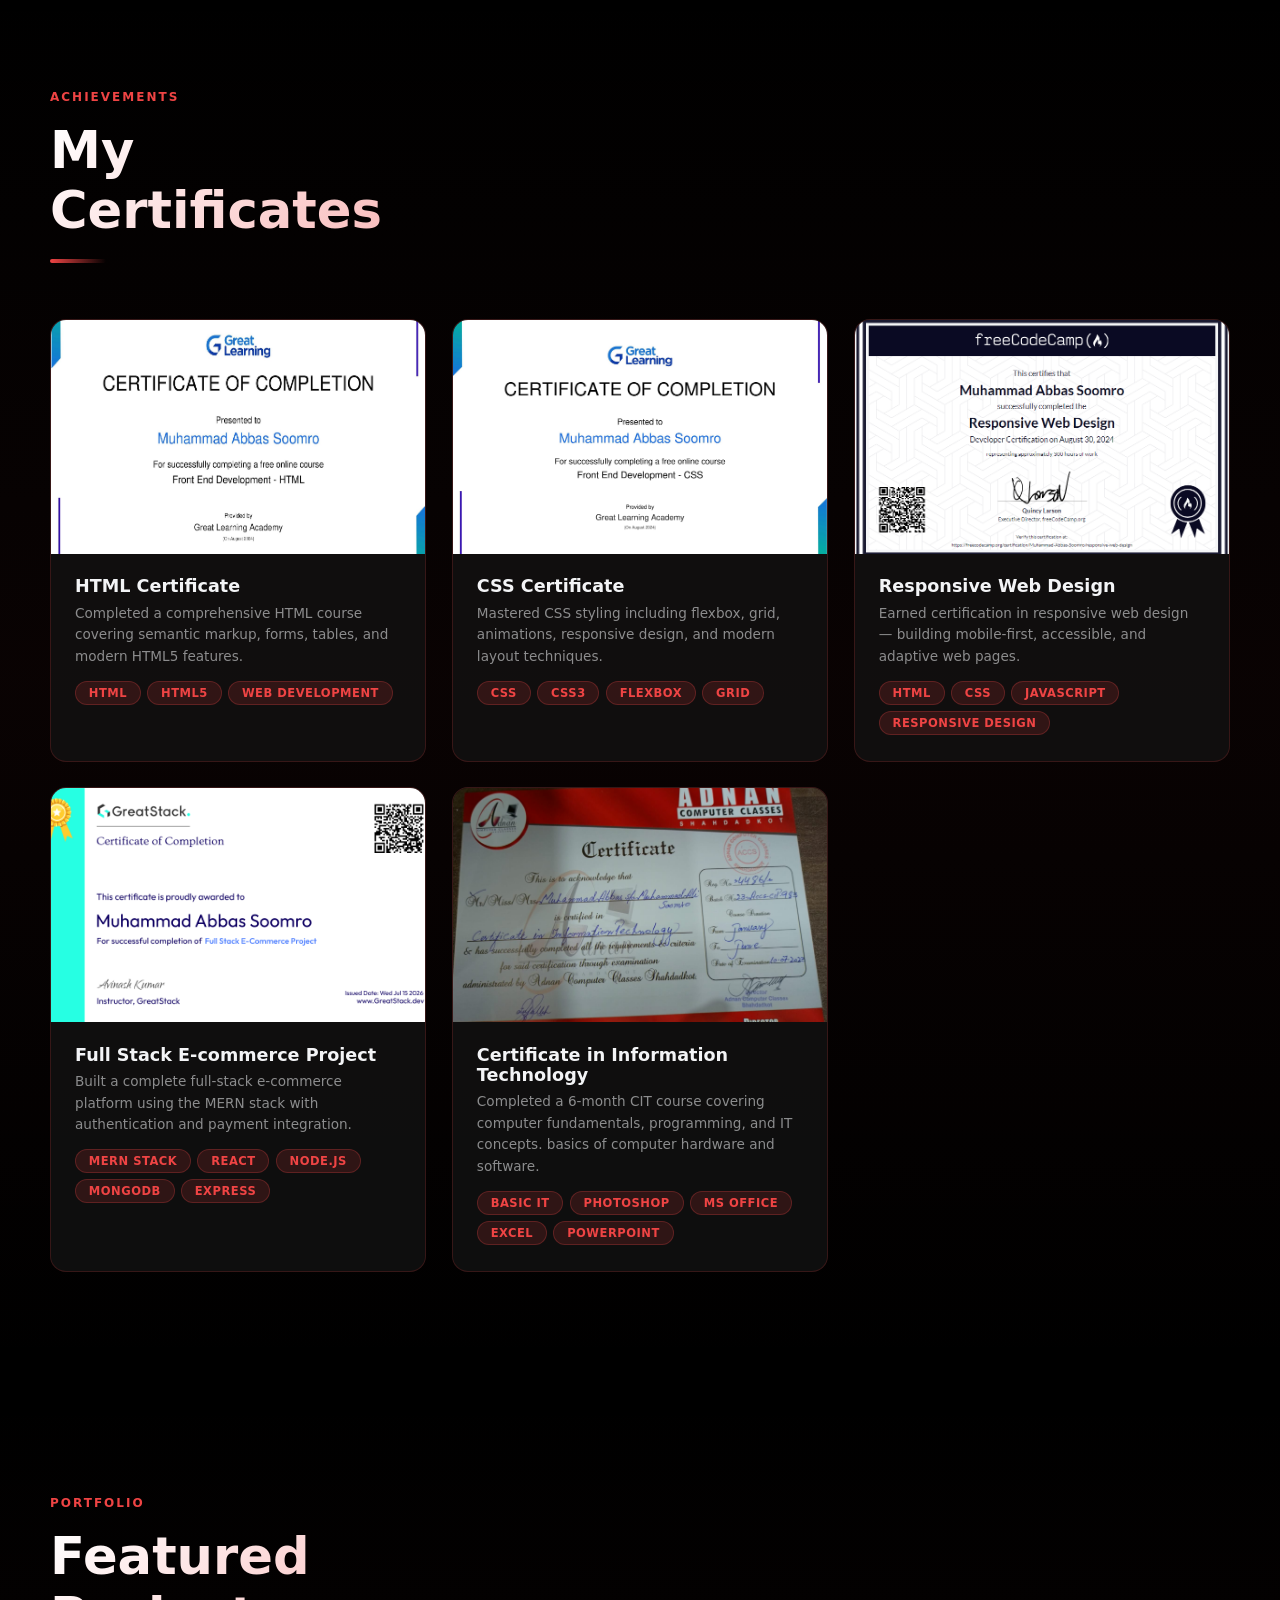
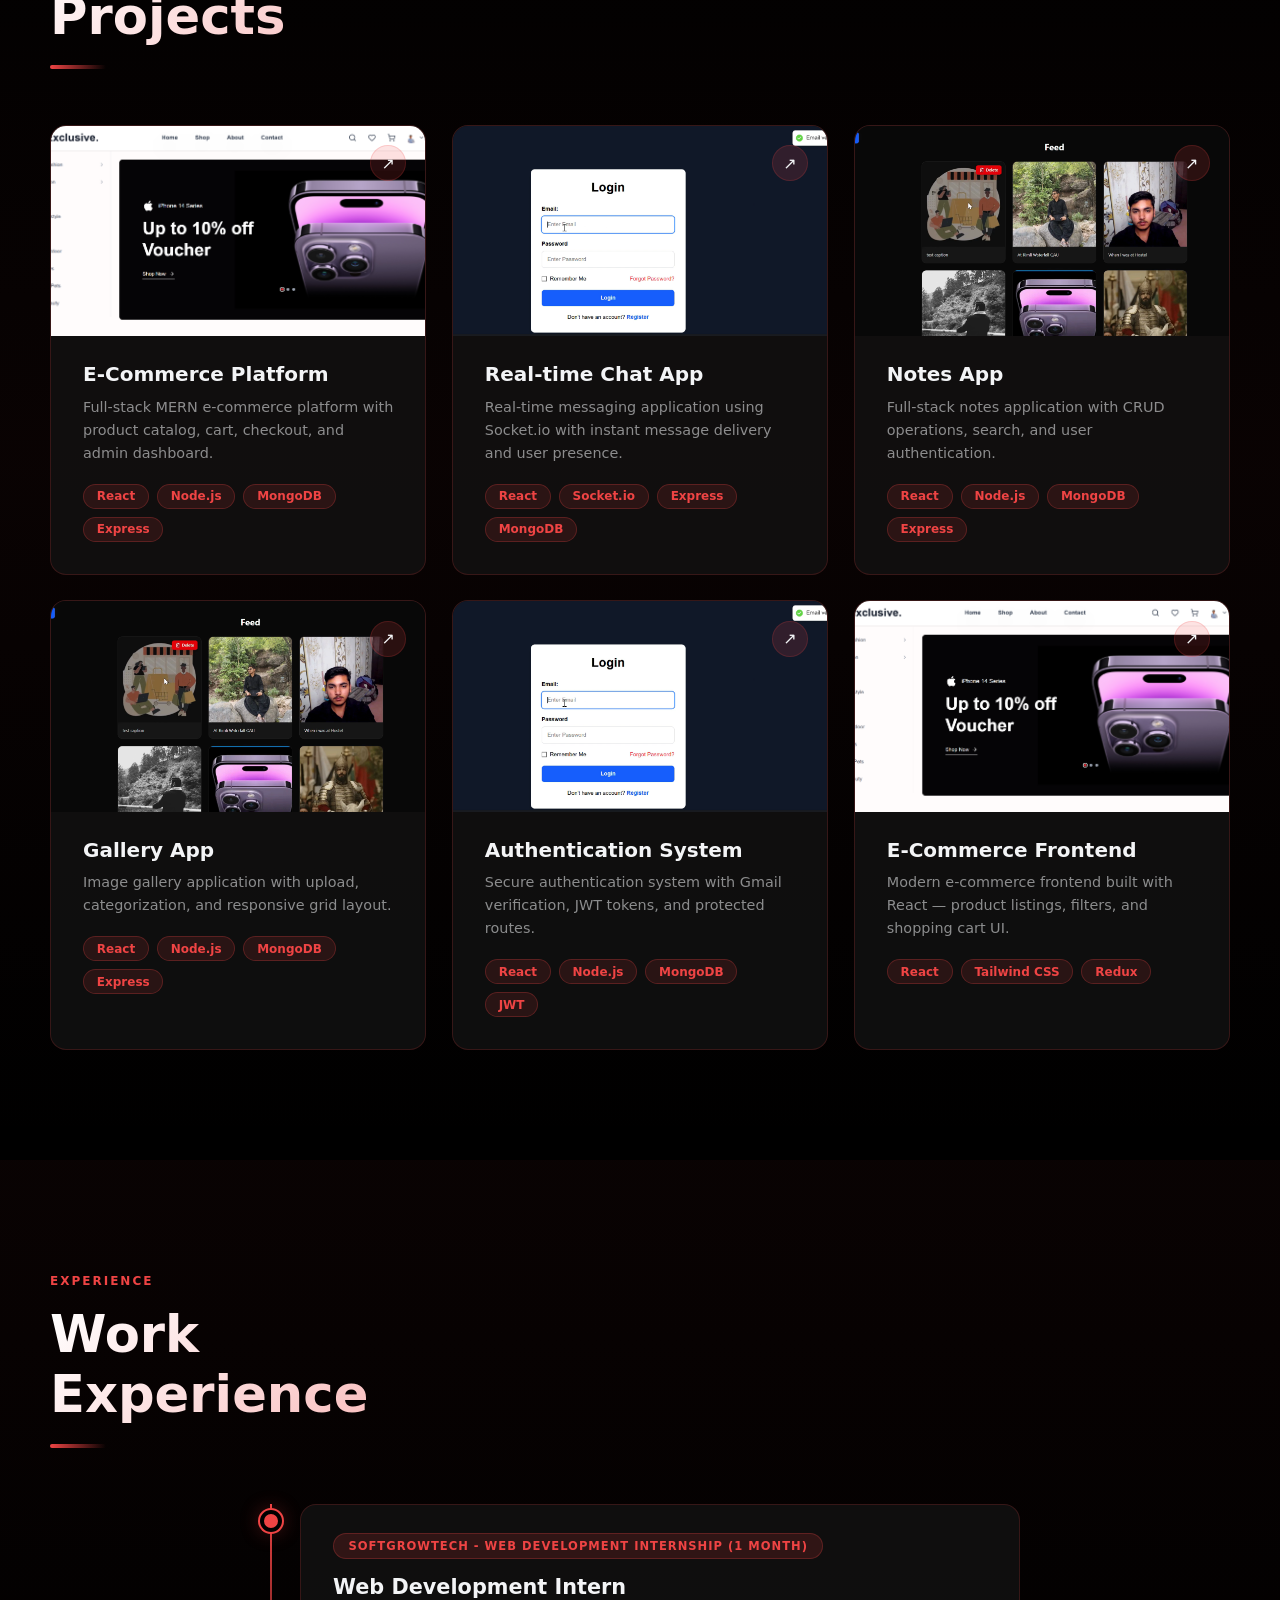
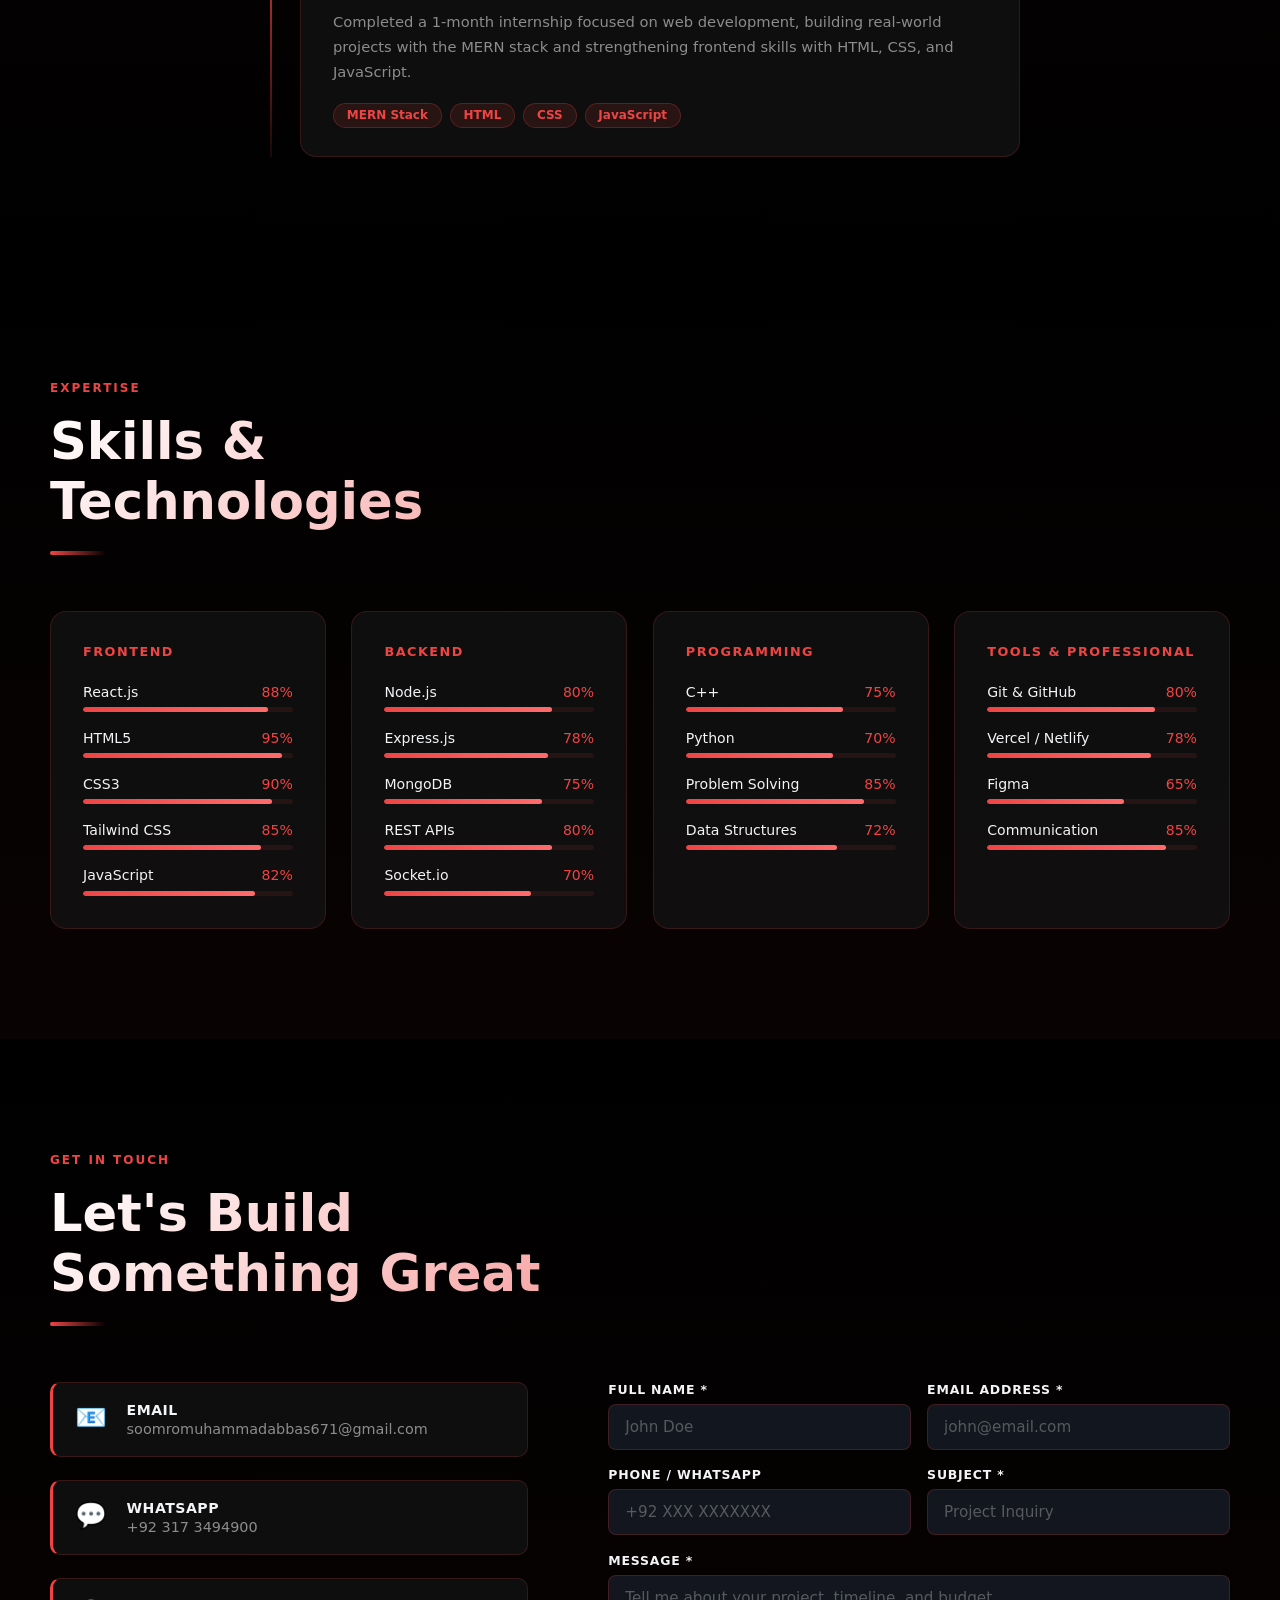
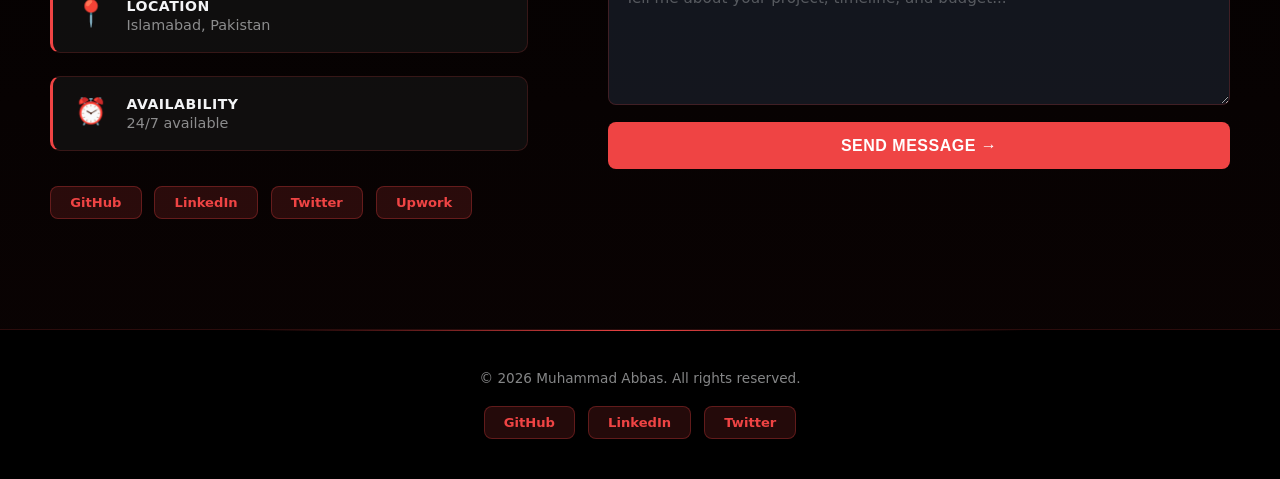
==== commit 22780e94: "add in Search Engine" ====
--- a/index.html
+++ b/index.html
@@ -5,28 +5,30 @@
   <meta name="viewport" content="width=device-width, initial-scale=1.0" />
 
   <!-- ==================== SEO ==================== -->
-  <title>Muhammad Abbas | MERN Stack Developer</title>
+  <title>Muhammad Abbas Soomro | Coder Abbas - MERN Stack & AI Developer Portfolio</title>
   <meta name="google-site-verification" content="puolsBZ8aUjfKOMTWSqjP5aeZhN-jo17VUcYbD3_L_Y" />
-  <meta name="description" content="Muhammad Abbas is a MERN Stack Developer in Islamabad, Pakistan specializing in React, Node.js, MongoDB, Express, C++, Python, and Tailwind CSS. View projects, certificates, and education." />
-  <meta name="keywords" content="Muhammad Abbas, MERN Stack Developer, Web Developer Islamabad, React Developer, Node.js Developer, MongoDB, Express, Full Stack Developer Pakistan, C++, Python, Tailwind CSS" />
-  <meta name="author" content="Muhammad Abbas" />
+  <meta name="description" content="Muhammad Abbas Soomro (Coder Abbas) is a MERN Stack Developer in Islamabad, Pakistan specializing in React, Node.js, MongoDB, Express, C++, Python, Tailwind CSS, and AI Engineering. Explore projects, certificates, education, and contact information." />
+  <meta name="keywords" content="Muhammad Abbas, Muhammad Abbas Soomro, Coder Abbas, MERN Stack Developer, React Developer, Node.js Developer, MongoDB, Express, Full Stack Developer Pakistan, Web Developer Islamabad, JavaScript Developer, AI Developer, C++, Python, Tailwind CSS, Portfolio" />
+  <meta name="author" content="Muhammad Abbas Soomro" />
   <meta name="robots" content="index, follow" />
   <meta name="googlebot" content="index, follow" />
   <meta name="theme-color" content="#ef4444" />
-  <link rel="canonical" href="https://muhammadabbas.dev/" />
+  <link rel="canonical" href="https://coder-abbas.github.io/" />
 
   <!-- ==================== OPEN GRAPH (Facebook/LinkedIn) ==================== -->
   <meta property="og:type" content="website" />
-  <meta property="og:title" content="Muhammad Abbas | MERN Stack Developer" />
-  <meta property="og:description" content="MERN Stack Developer in Islamabad, Pakistan. Building powerful web applications with React, Node.js, MongoDB, and Express." />
-  <meta property="og:url" content="https://muhammadabbas.dev/" />
-  <meta property="og:site_name" content="Muhammad Abbas Portfolio" />
+  <meta property="og:title" content="Muhammad Abbas Soomro | Coder Abbas - MERN Stack & AI Developer" />
+  <meta property="og:description" content="MERN Stack Developer in Islamabad, Pakistan. Building powerful web applications with React, Node.js, MongoDB, Express, and AI Engineering." />
+  <meta property="og:url" content="https://coder-abbas.github.io/" />
+  <meta property="og:image" content="https://coder-abbas.github.io/Images/certificate.png" />
+  <meta property="og:site_name" content="Coder Abbas Portfolio" />
   <meta property="og:locale" content="en_US" />
 
   <!-- ==================== TWITTER CARD ==================== -->
   <meta name="twitter:card" content="summary_large_image" />
-  <meta name="twitter:title" content="Muhammad Abbas | MERN Stack Developer" />
-  <meta name="twitter:description" content="MERN Stack Developer in Islamabad, Pakistan. Building powerful web applications with React, Node.js, MongoDB, and Express." />
+  <meta name="twitter:title" content="Muhammad Abbas Soomro | Coder Abbas - MERN Stack & AI Developer" />
+  <meta name="twitter:description" content="MERN Stack Developer in Islamabad, Pakistan. Building powerful web applications with React, Node.js, MongoDB, Express, and AI Engineering." />
+  <meta name="twitter:image" content="https://coder-abbas.github.io/Images/certificate.png" />
 
   <!-- ==================== GEO / AEO (Generative & Answer Engine Optimization) ==================== -->
   <meta name="geo.region" content="PK-IS" />
@@ -39,8 +41,9 @@
   {
     "@context": "https://schema.org",
     "@type": "Person",
-    "name": "Muhammad Abbas",
-    "url": "https://muhammadabbas.dev/",
+    "name": "Muhammad Abbas Soomro",
+    "alternateName": "Coder Abbas",
+    "url": "https://coder-abbas.github.io/",
     "jobTitle": "MERN Stack Developer",
     "email": "mailto:soomromuhammadabbas671@gmail.com",
     "telephone": "+92-317-3494900",
@@ -53,8 +56,11 @@
       "@type": "CollegeOrUniversity",
       "name": "Quaid-e-Azam University, Islamabad"
     },
-    "knowsAbout": ["MERN Stack", "React", "Node.js", "MongoDB", "Express", "C++", "Python", "Tailwind CSS", "JavaScript", "HTML", "CSS"],
-    "sameAs": []
+    "knowsAbout": ["MERN Stack", "React", "Node.js", "MongoDB", "Express", "C++", "Python", "Tailwind CSS", "JavaScript", "HTML", "CSS", "AI Engineering"],
+    "sameAs": [
+      "https://github.com/coder-abbas",
+      "https://www.linkedin.com/in/muhammad-abbas-soomro"
+    ]
   }
   </script>
 
@@ -62,12 +68,12 @@
   {
     "@context": "https://schema.org",
     "@type": "WebSite",
-    "name": "Muhammad Abbas Portfolio",
-    "url": "https://muhammadabbas.dev/",
-    "description": "Portfolio of Muhammad Abbas, MERN Stack Developer in Islamabad, Pakistan.",
+    "name": "Coder Abbas Portfolio",
+    "url": "https://coder-abbas.github.io/",
+    "description": "Portfolio of Muhammad Abbas Soomro (Coder Abbas), MERN Stack Developer in Islamabad, Pakistan.",
     "author": {
       "@type": "Person",
-      "name": "Muhammad Abbas"
+      "name": "Muhammad Abbas Soomro"
     }
   }
   </script>
@@ -79,26 +85,34 @@
     "mainEntity": [
       {
         "@type": "Question",
-        "name": "Who is Muhammad Abbas?",
+        "name": "Who is Muhammad Abbas Soomro?",
         "acceptedAnswer": {
           "@type": "Answer",
-          "text": "Muhammad Abbas is a MERN Stack Developer based in Islamabad, Pakistan, specializing in React, Node.js, MongoDB, Express, C++, Python, and Tailwind CSS."
+          "text": "Muhammad Abbas Soomro, also known as Coder Abbas, is a MERN Stack Developer based in Islamabad, Pakistan, specializing in React, Node.js, MongoDB, Express, C++, Python, Tailwind CSS, and AI Engineering."
         }
       },
       {
         "@type": "Question",
-        "name": "What services does Muhammad Abbas offer?",
+        "name": "What services does Coder Abbas offer?",
         "acceptedAnswer": {
           "@type": "Answer",
-          "text": "Muhammad Abbas offers full-stack web development services including e-commerce platforms, real-time chat applications, notes apps, gallery apps, and authentication systems using the MERN stack."
+          "text": "Coder Abbas offers full-stack web development services including e-commerce platforms, real-time chat applications, notes apps, gallery apps, and authentication systems using the MERN stack."
         }
       },
       {
         "@type": "Question",
-        "name": "Where is Muhammad Abbas located?",
+        "name": "Where is Muhammad Abbas Soomro located?",
         "acceptedAnswer": {
           "@type": "Answer",
-          "text": "Muhammad Abbas is located in Islamabad, Pakistan."
+          "text": "Muhammad Abbas Soomro (Coder Abbas) is located in Islamabad, Pakistan."
+        }
+      },
+      {
+        "@type": "Question",
+        "name": "What is Muhammad Abbas's GitHub username?",
+        "acceptedAnswer": {
+          "@type": "Answer",
+          "text": "Muhammad Abbas Soomro's GitHub username is coder-abbas, and his portfolio is hosted at https://coder-abbas.github.io/"
         }
       }
     ]
@@ -153,8 +167,8 @@
     <div class="badge">✦ Available for Freelance & Full-time</div>
     <h1 class="hero-title">Muhammad<br>Abbas</h1>
     <p class="hero-sub">
-      MERN Stack Developer crafting powerful web applications with
-      React, Node.js, MongoDB & Express — plus C++, Python, and Tailwind CSS.
+      MERN Stack & AI Developer crafting powerful web applications with
+      React, Node.js, MongoDB, Express — plus C++, Python, Tailwind CSS, and AI Engineering.
     </p>
     <div class="hero-badges">
       <span class="hero-badge">MERN Stack</span>
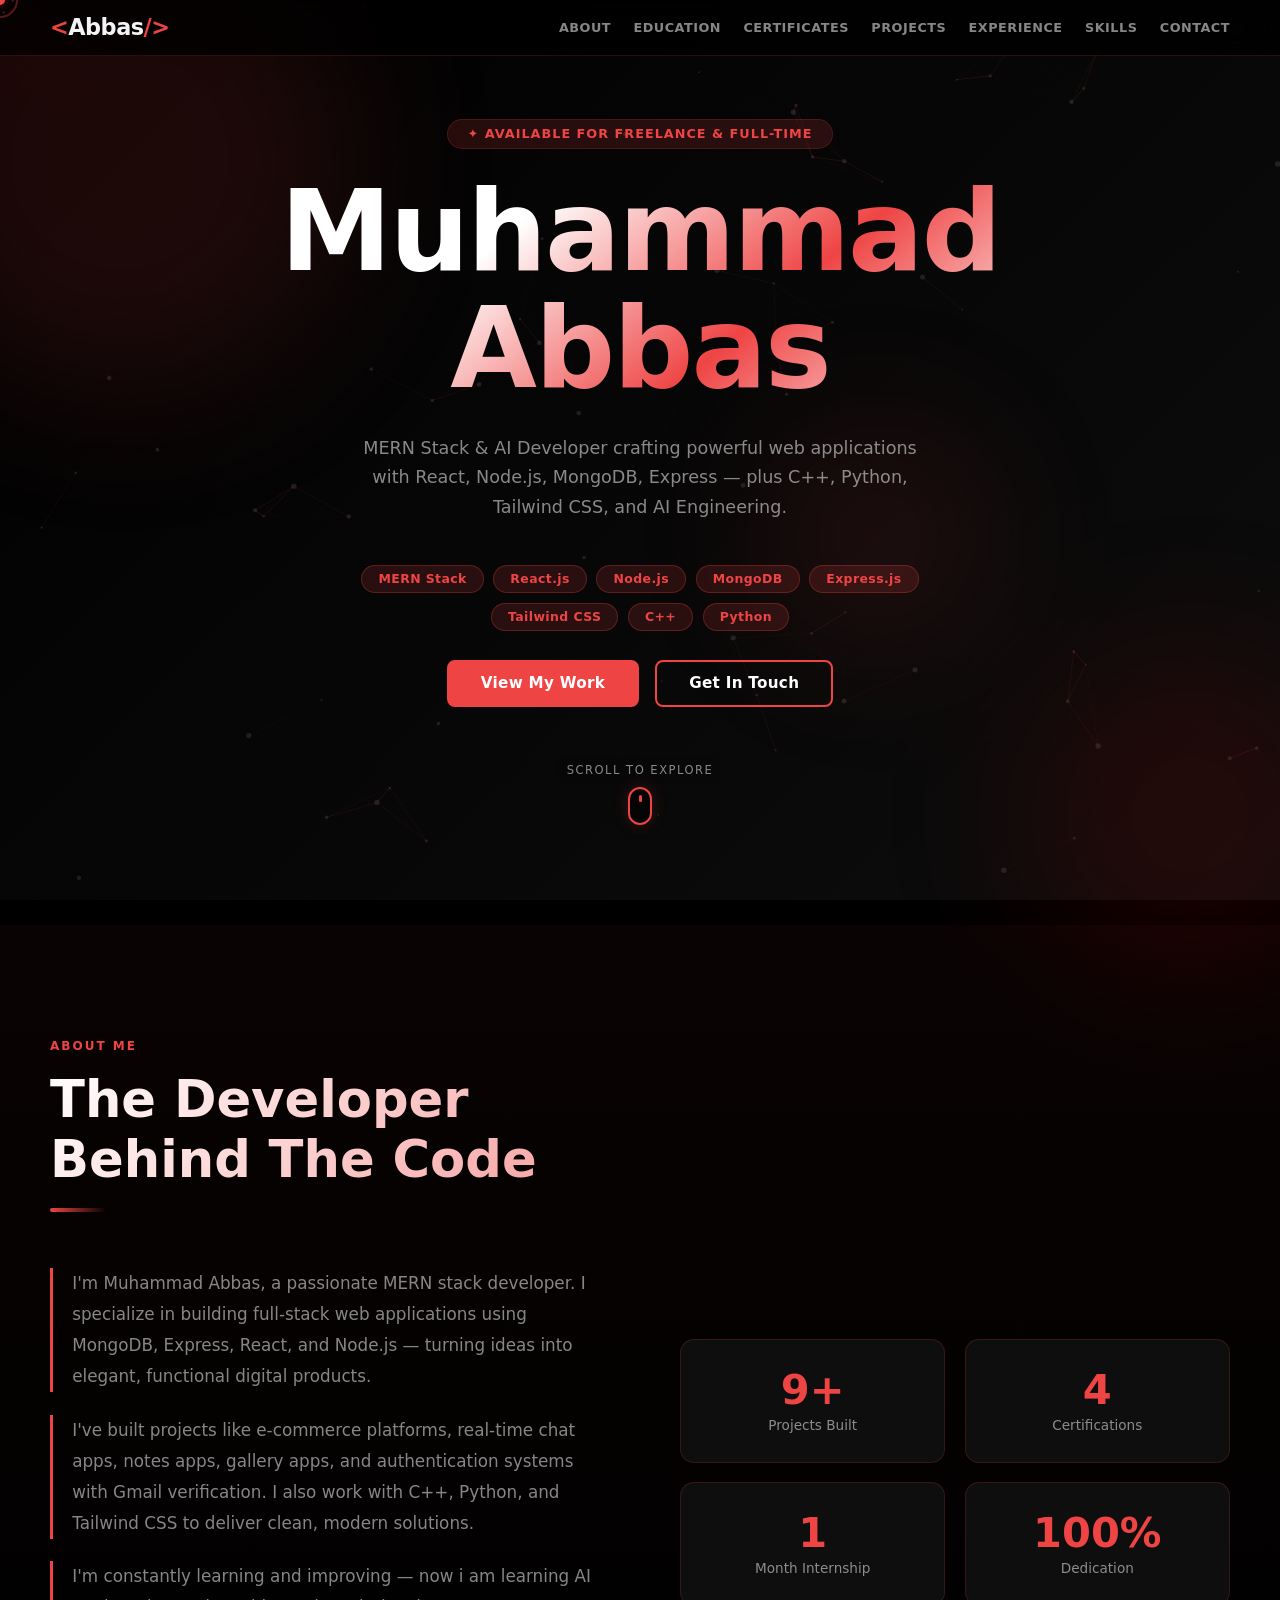
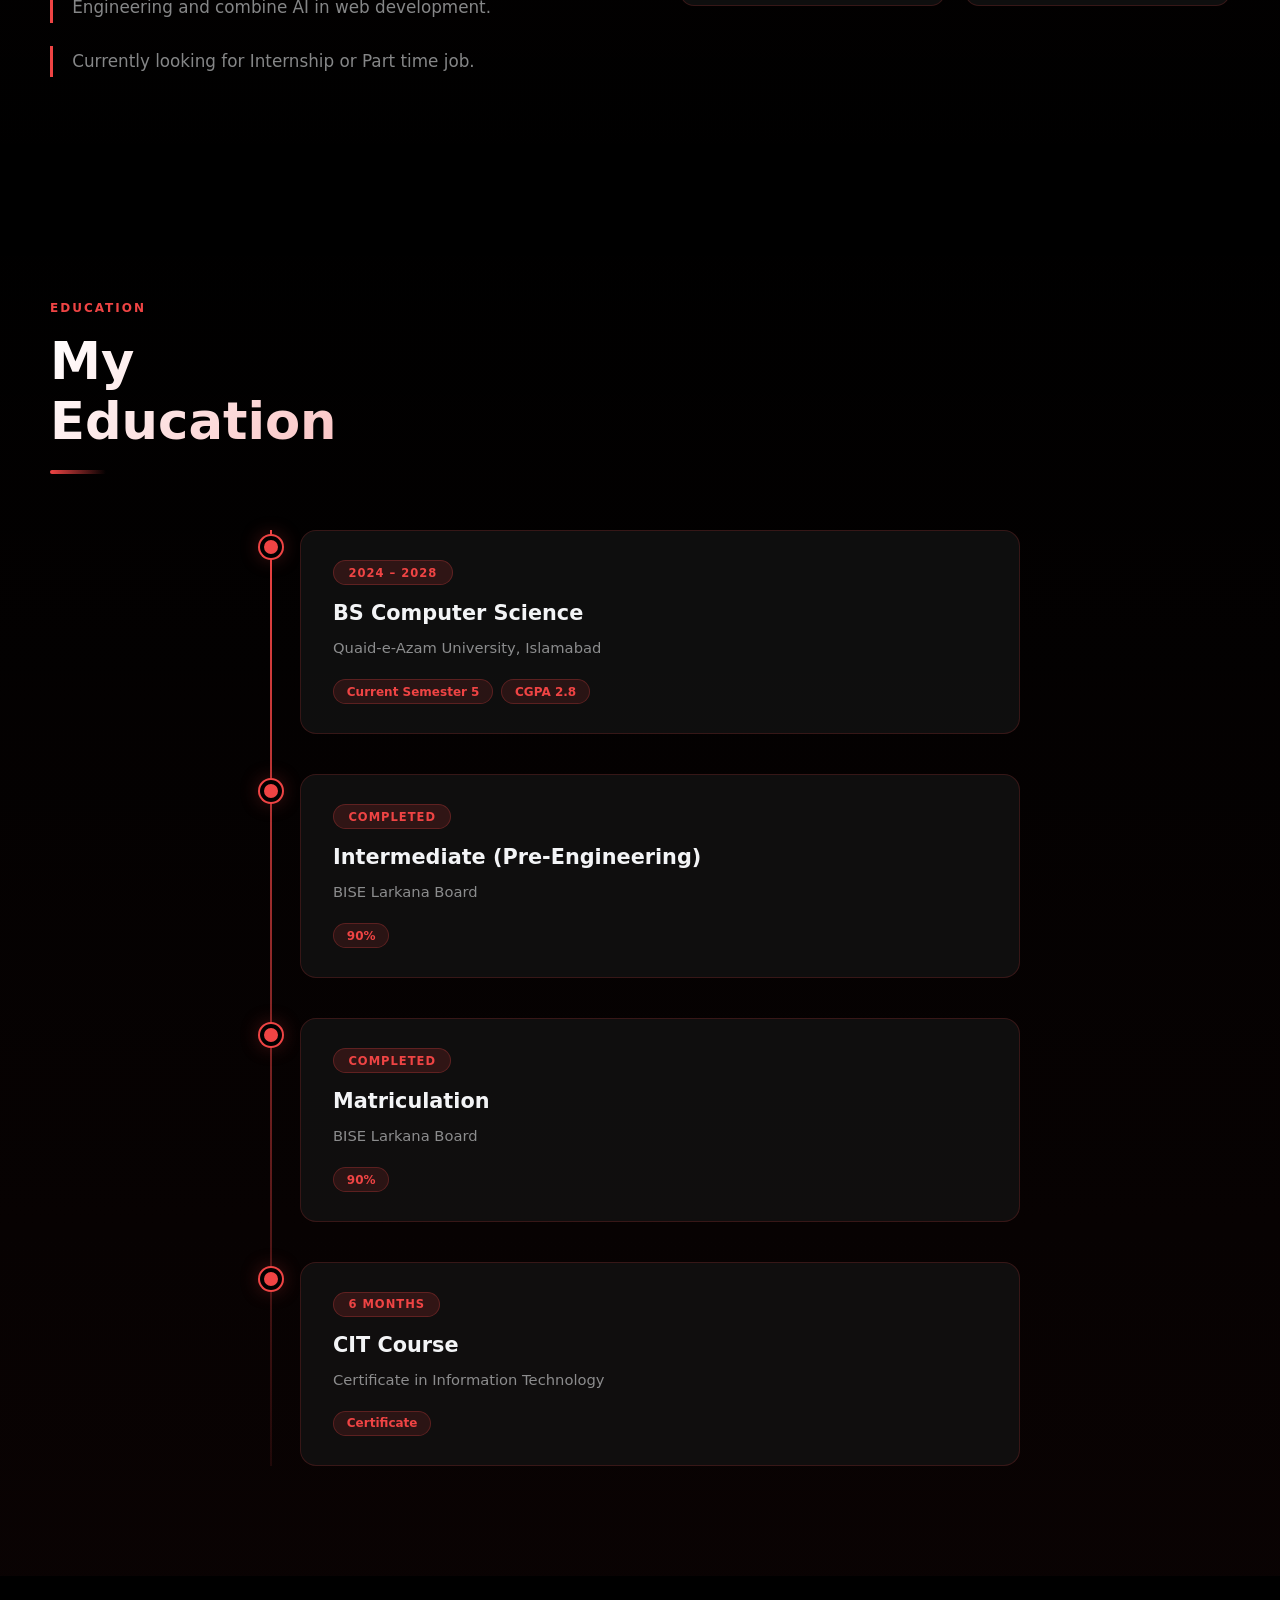
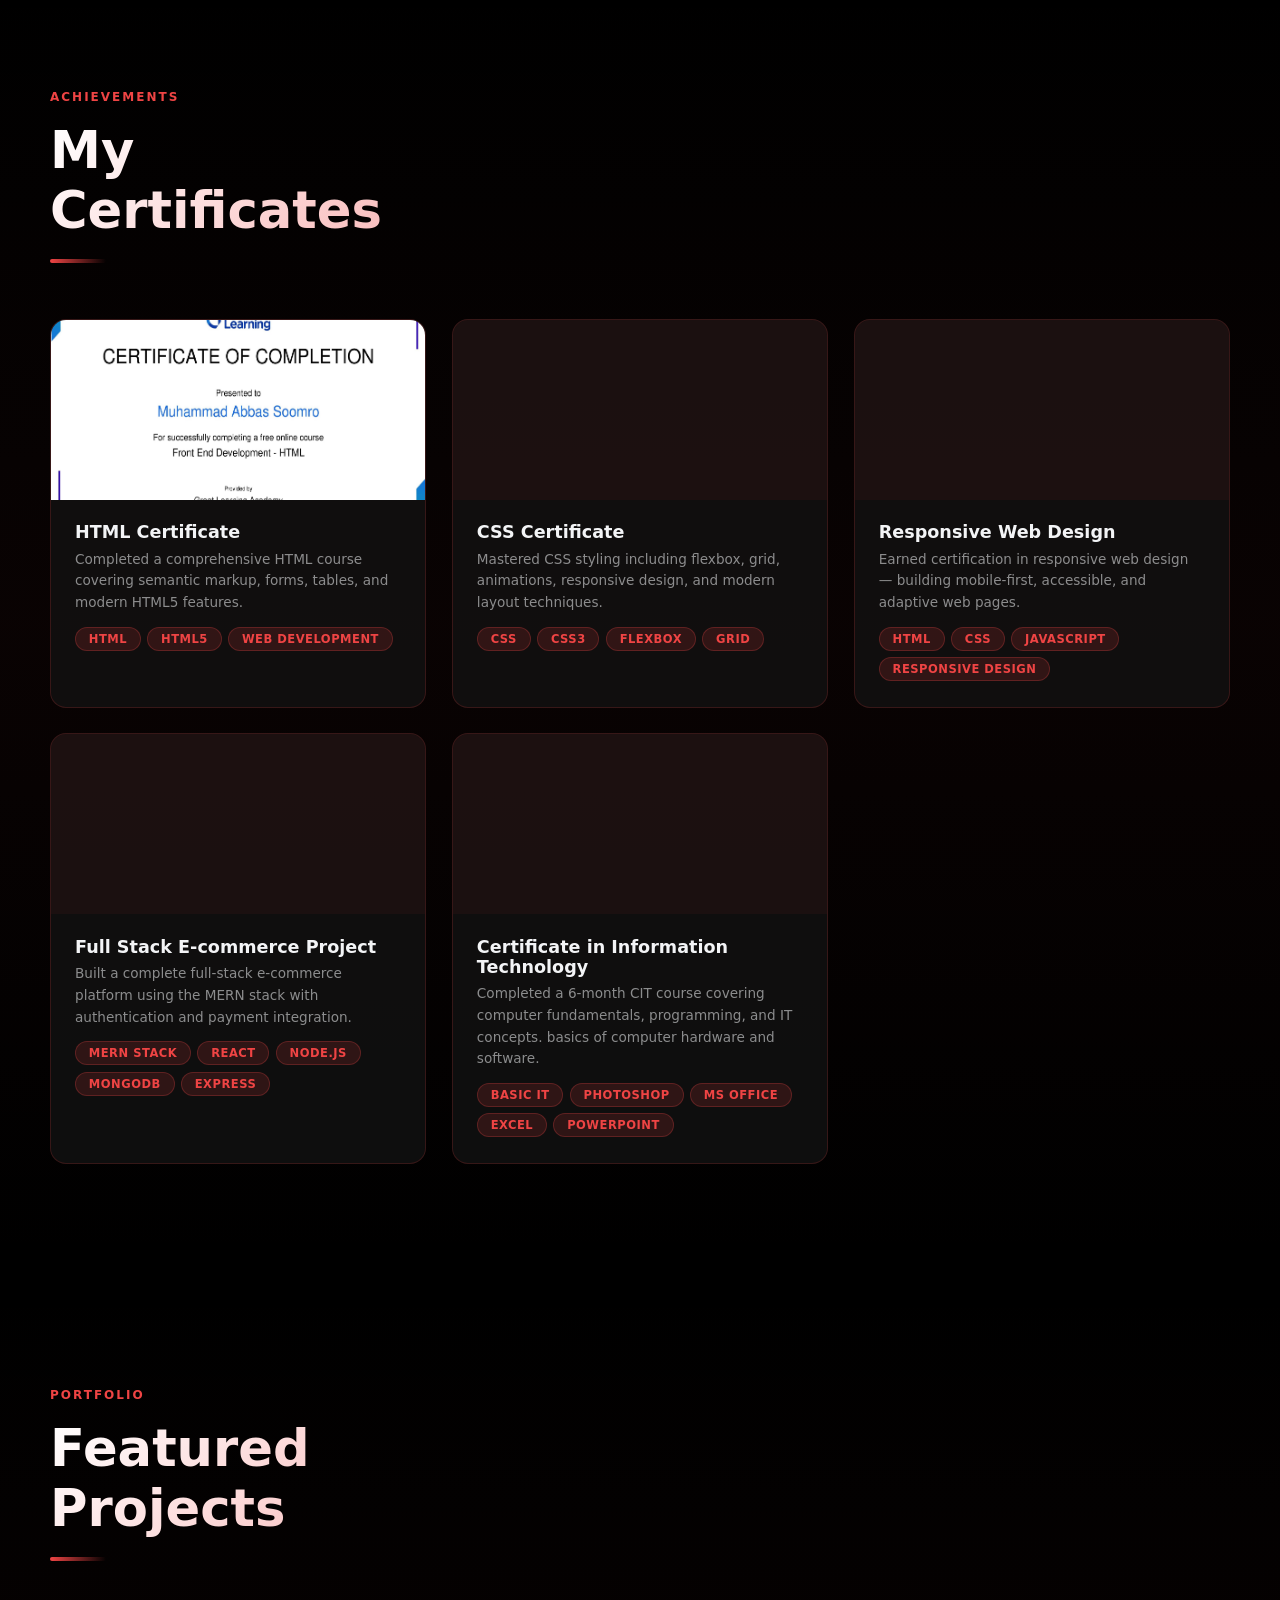
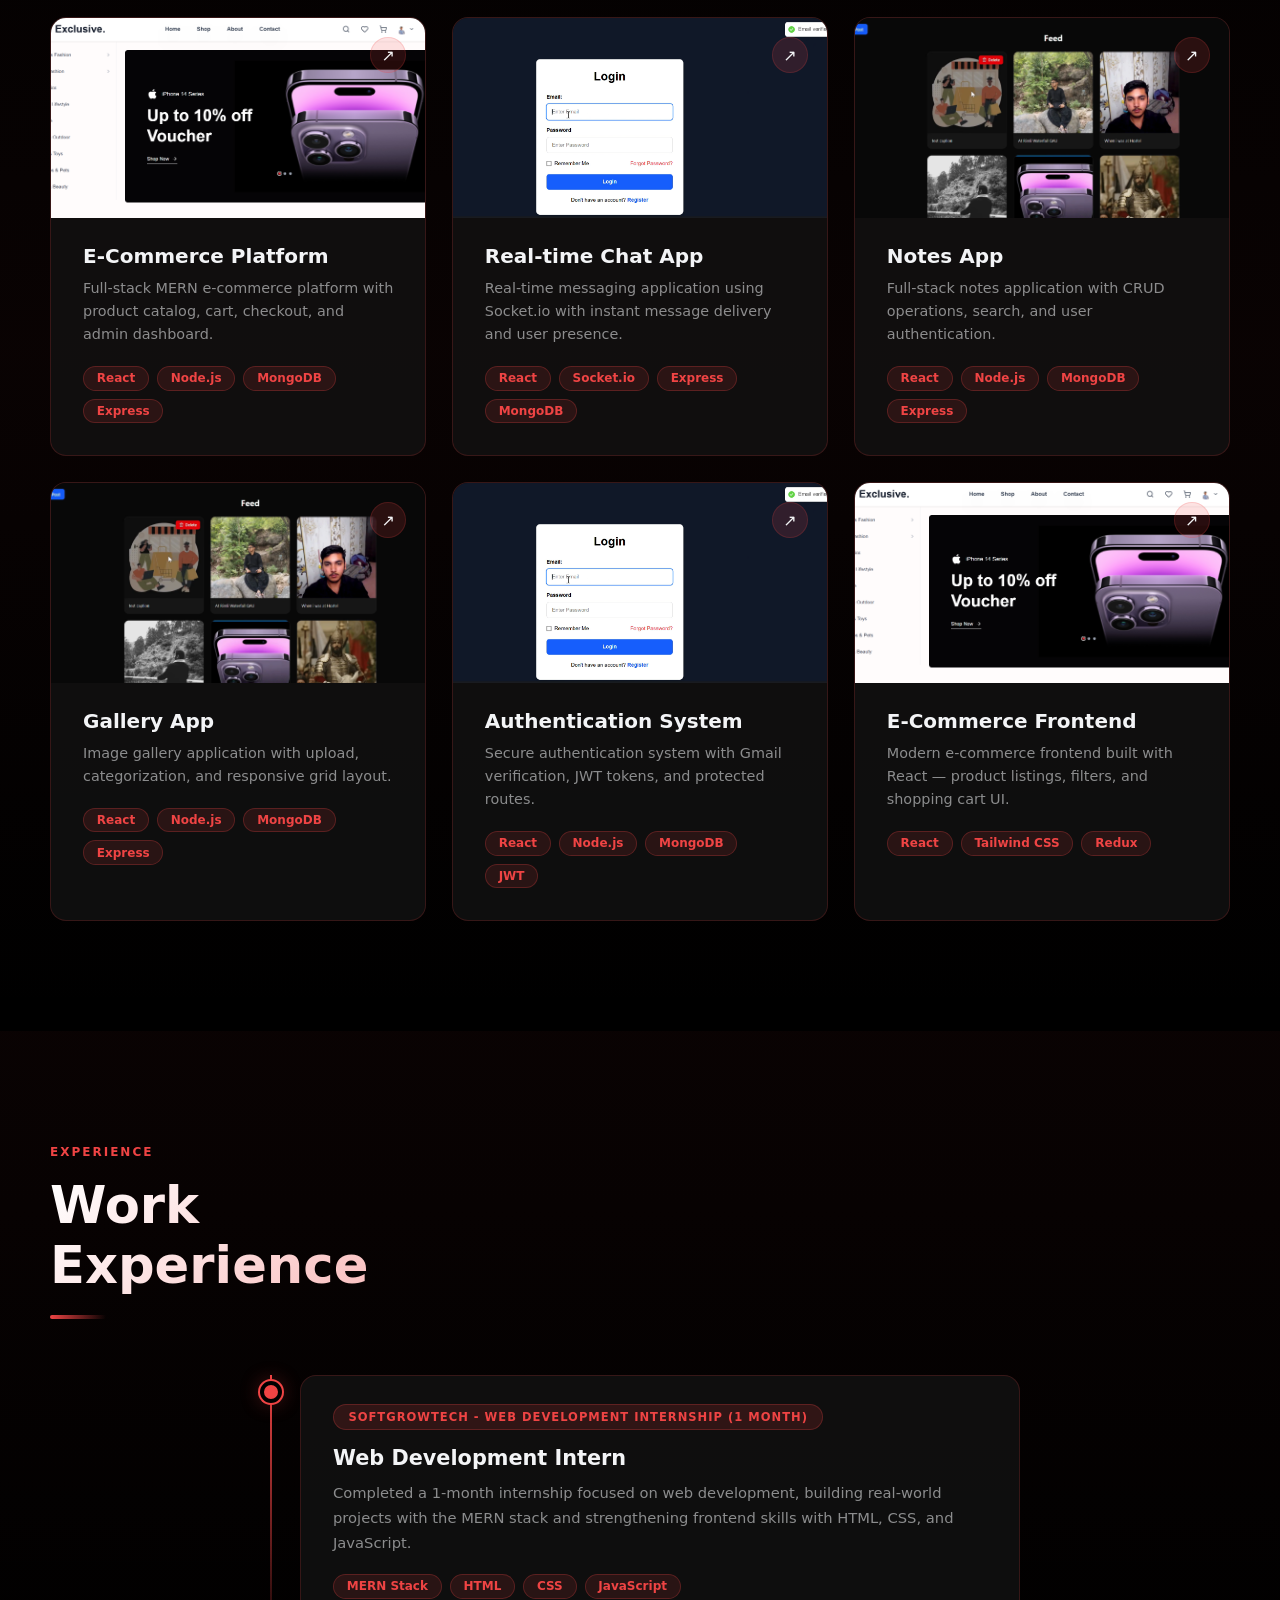
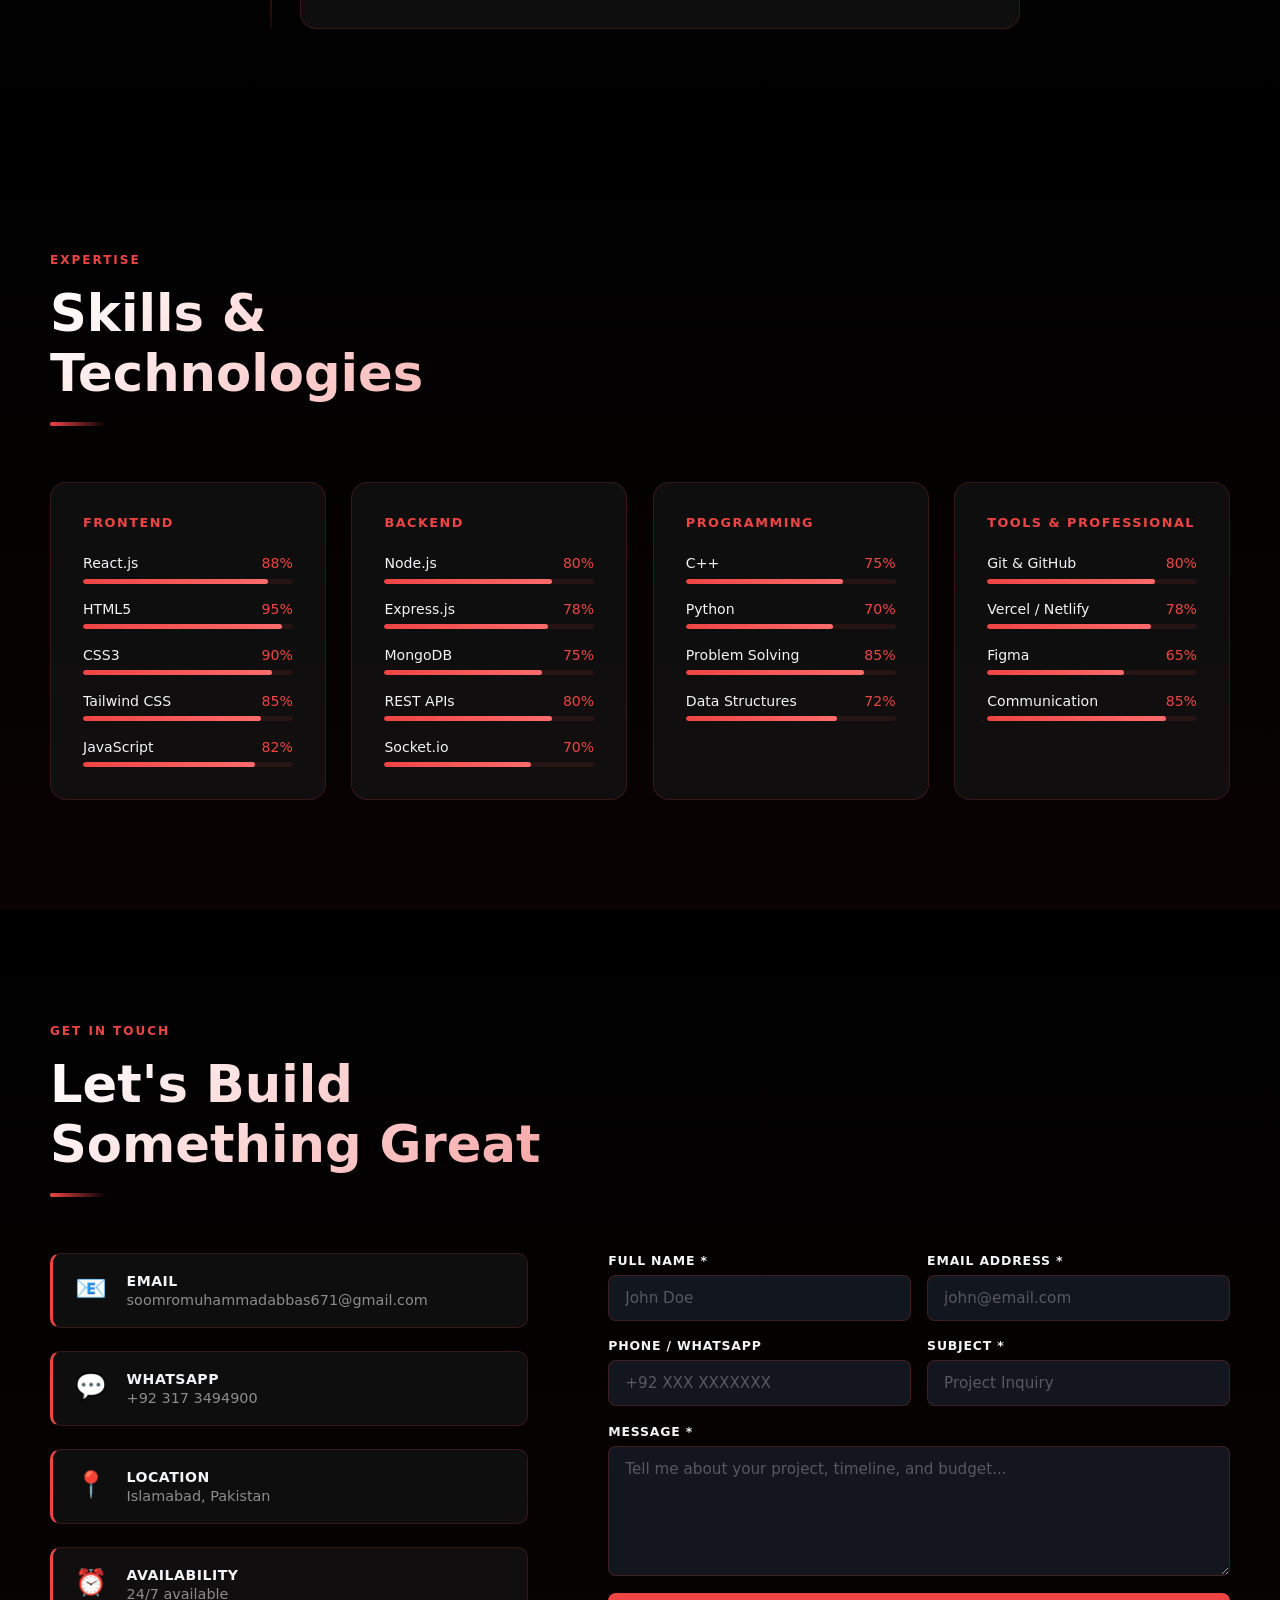
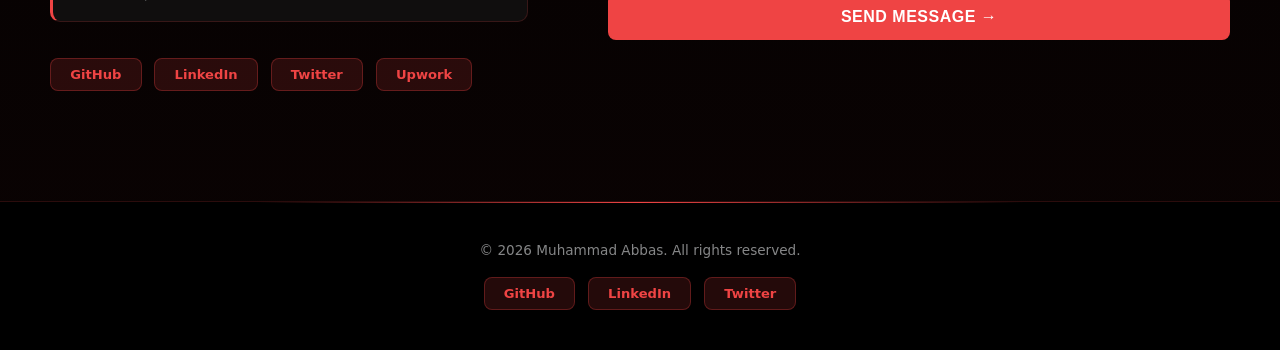
==== commit 2fca92c9: "update SEO" ====
--- a/index.html
+++ b/index.html
@@ -3,9 +3,11 @@
 <head>
   <meta charset="UTF-8" />
   <meta name="viewport" content="width=device-width, initial-scale=1.0" />
+  <link rel="icon" type="image/x-icon" href="Images/favicon.png" />
 
   <!-- ==================== SEO ==================== -->
   <title>Muhammad Abbas Soomro | Coder Abbas - MERN Stack & AI Developer Portfolio</title>
+  <meta name="title" content="Muhammad Abbas Soomro | Coder Abbas - MERN Stack & AI Developer Portfolio" />
   <meta name="google-site-verification" content="puolsBZ8aUjfKOMTWSqjP5aeZhN-jo17VUcYbD3_L_Y" />
   <meta name="description" content="Muhammad Abbas Soomro (Coder Abbas) is a MERN Stack Developer in Islamabad, Pakistan specializing in React, Node.js, MongoDB, Express, C++, Python, Tailwind CSS, and AI Engineering. Explore projects, certificates, education, and contact information." />
   <meta name="keywords" content="Muhammad Abbas, Muhammad Abbas Soomro, Coder Abbas, MERN Stack Developer, React Developer, Node.js Developer, MongoDB, Express, Full Stack Developer Pakistan, Web Developer Islamabad, JavaScript Developer, AI Developer, C++, Python, Tailwind CSS, Portfolio" />
@@ -143,18 +145,20 @@
 
 <!-- NAV -->
 <nav>
-  <div class="logo"><span><</span>Abbas<span>/></span></div>
-  <div class="nav-links">
-    <a href="#about">About</a>
-    <a href="#education">Education</a>
-    <a href="#certificates">Certificates</a>
-    <a href="#projects">Projects</a>
-    <a href="#experience">Experience</a>
-    <a href="#skills">Skills</a>
-    <a href="#contact">Contact</a>
-  </div>
-  <div class="ham" id="ham" onclick="toggleMob()">
-    <span></span><span></span><span></span>
+  <div class="container">
+    <div class="logo"><span><</span>Abbas<span>/></span></div>
+    <div class="nav-links">
+      <a href="#about">About</a>
+      <a href="#education">Education</a>
+      <a href="#certificates">Certificates</a>
+      <a href="#projects">Projects</a>
+      <a href="#experience">Experience</a>
+      <a href="#skills">Skills</a>
+      <a href="#contact">Contact</a>
+    </div>
+    <div class="ham" id="ham" onclick="toggleMob()">
+      <span></span><span></span><span></span>
+    </div>
   </div>
 </nav>
 
--- a/style.css
+++ b/style.css
@@ -122,6 +122,15 @@
   align-items: center;
   justify-content: space-between;
   animation: slideDown .6s ease both;
+}
+
+nav .container {
+  display: flex;
+  align-items: center;
+  justify-content: space-between;
+  width: 100%;
+  max-width: 1180px;
+  margin: 0 auto;
 }
 
 @keyframes slideDown {
@@ -673,7 +682,8 @@
 .cert-img-wrap {
   position: relative;
   overflow: hidden;
-  aspect-ratio: 16/10;
+  width: 100%;
+  height: 180px;
   background: rgba(239, 68, 68, .05);
 }
 
@@ -799,7 +809,8 @@
 .proj-img-wrap {
   position: relative;
   overflow: hidden;
-  aspect-ratio: 16/9;
+  width: 100%;
+  height: 200px;
   background: rgba(239, 68, 68, .05);
 }
 
@@ -1109,7 +1120,6 @@
   box-shadow: 0 8px 24px var(--red-glow);
 }
 
-/* form */
 form {
   display: flex;
   flex-direction: column;
@@ -1304,6 +1314,15 @@
   .contact-grid {
     gap: 3rem;
   }
+
+  .contact-grid {
+    grid-template-columns: 1fr;
+    gap: 3rem;
+  }
+
+  .form-row {
+    grid-template-columns: 1fr;
+  }
 }
 
 @media(max-width:900px) {
@@ -1396,6 +1415,10 @@
   .edu-grid {
     grid-template-columns: 1fr;
   }
+
+  .contact-grid {
+    gap: 2.5rem;
+  }
 }
 
 @media(max-width:480px) {
